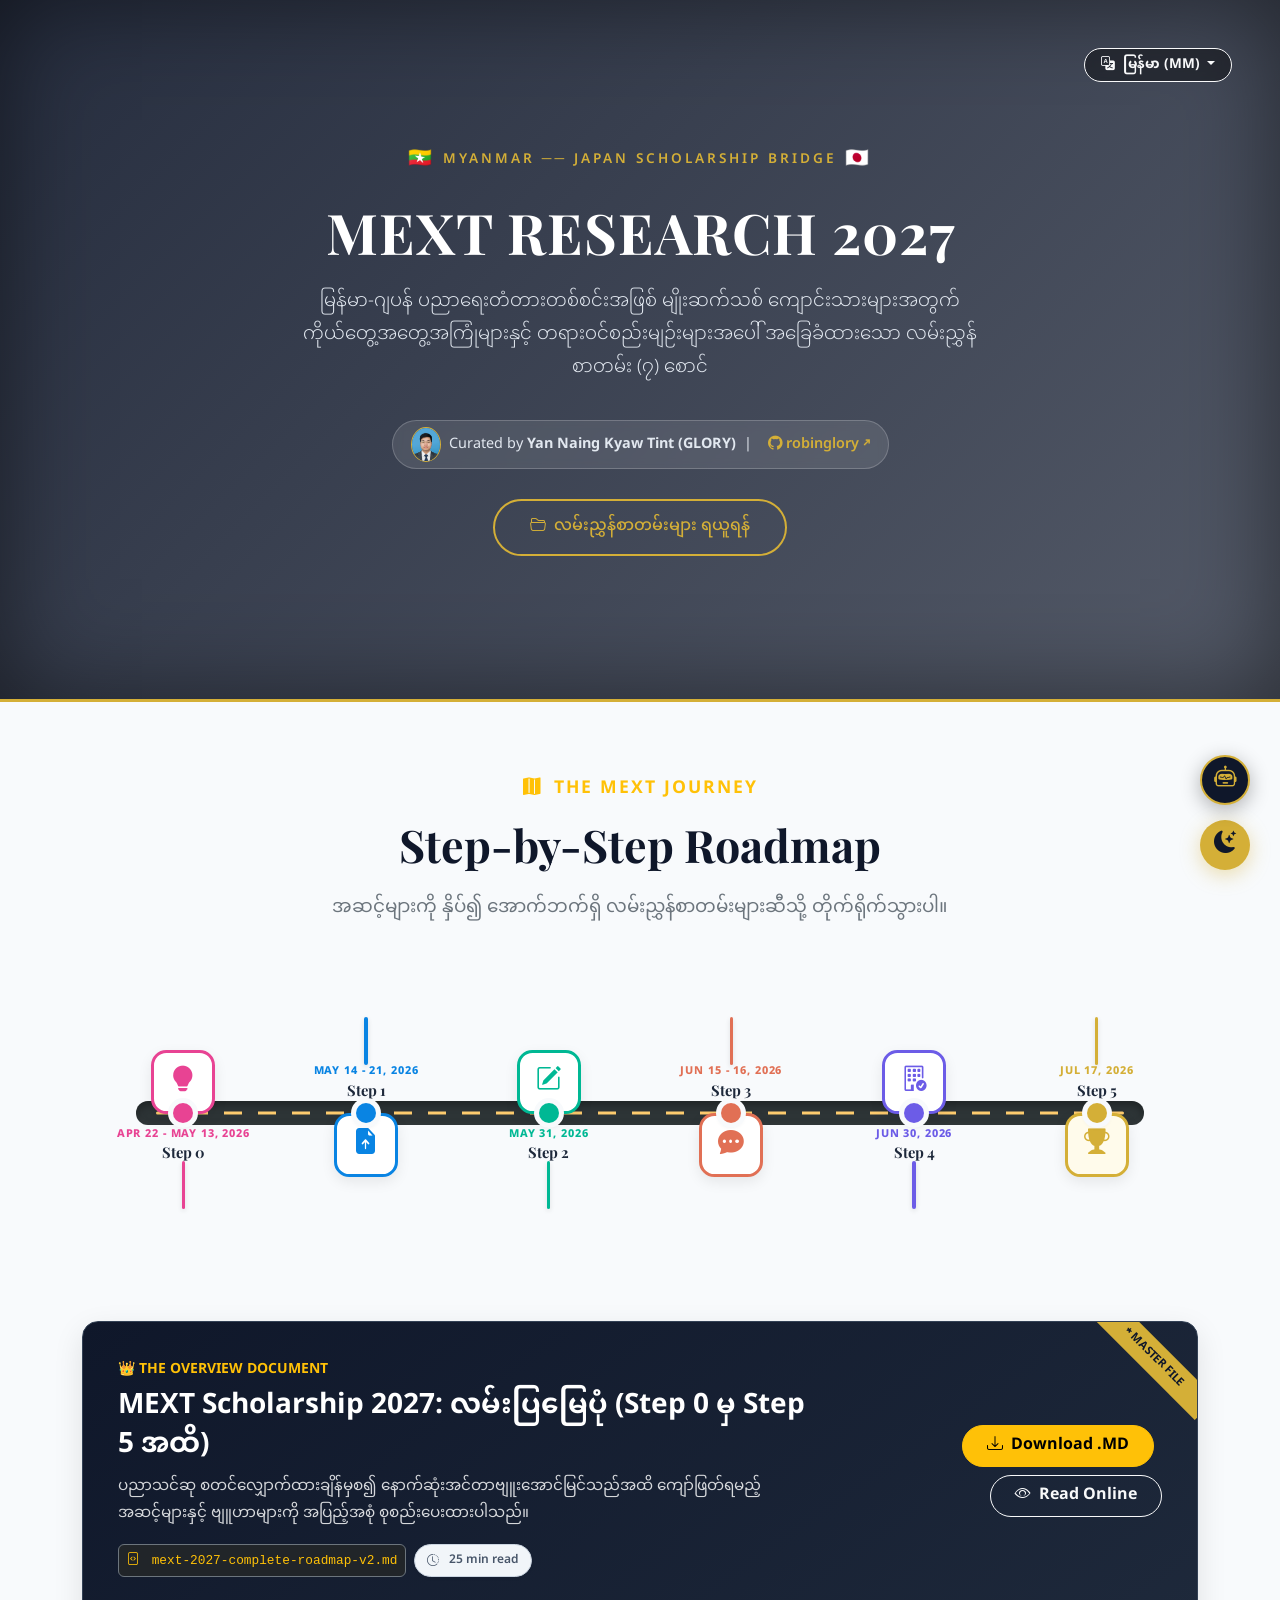
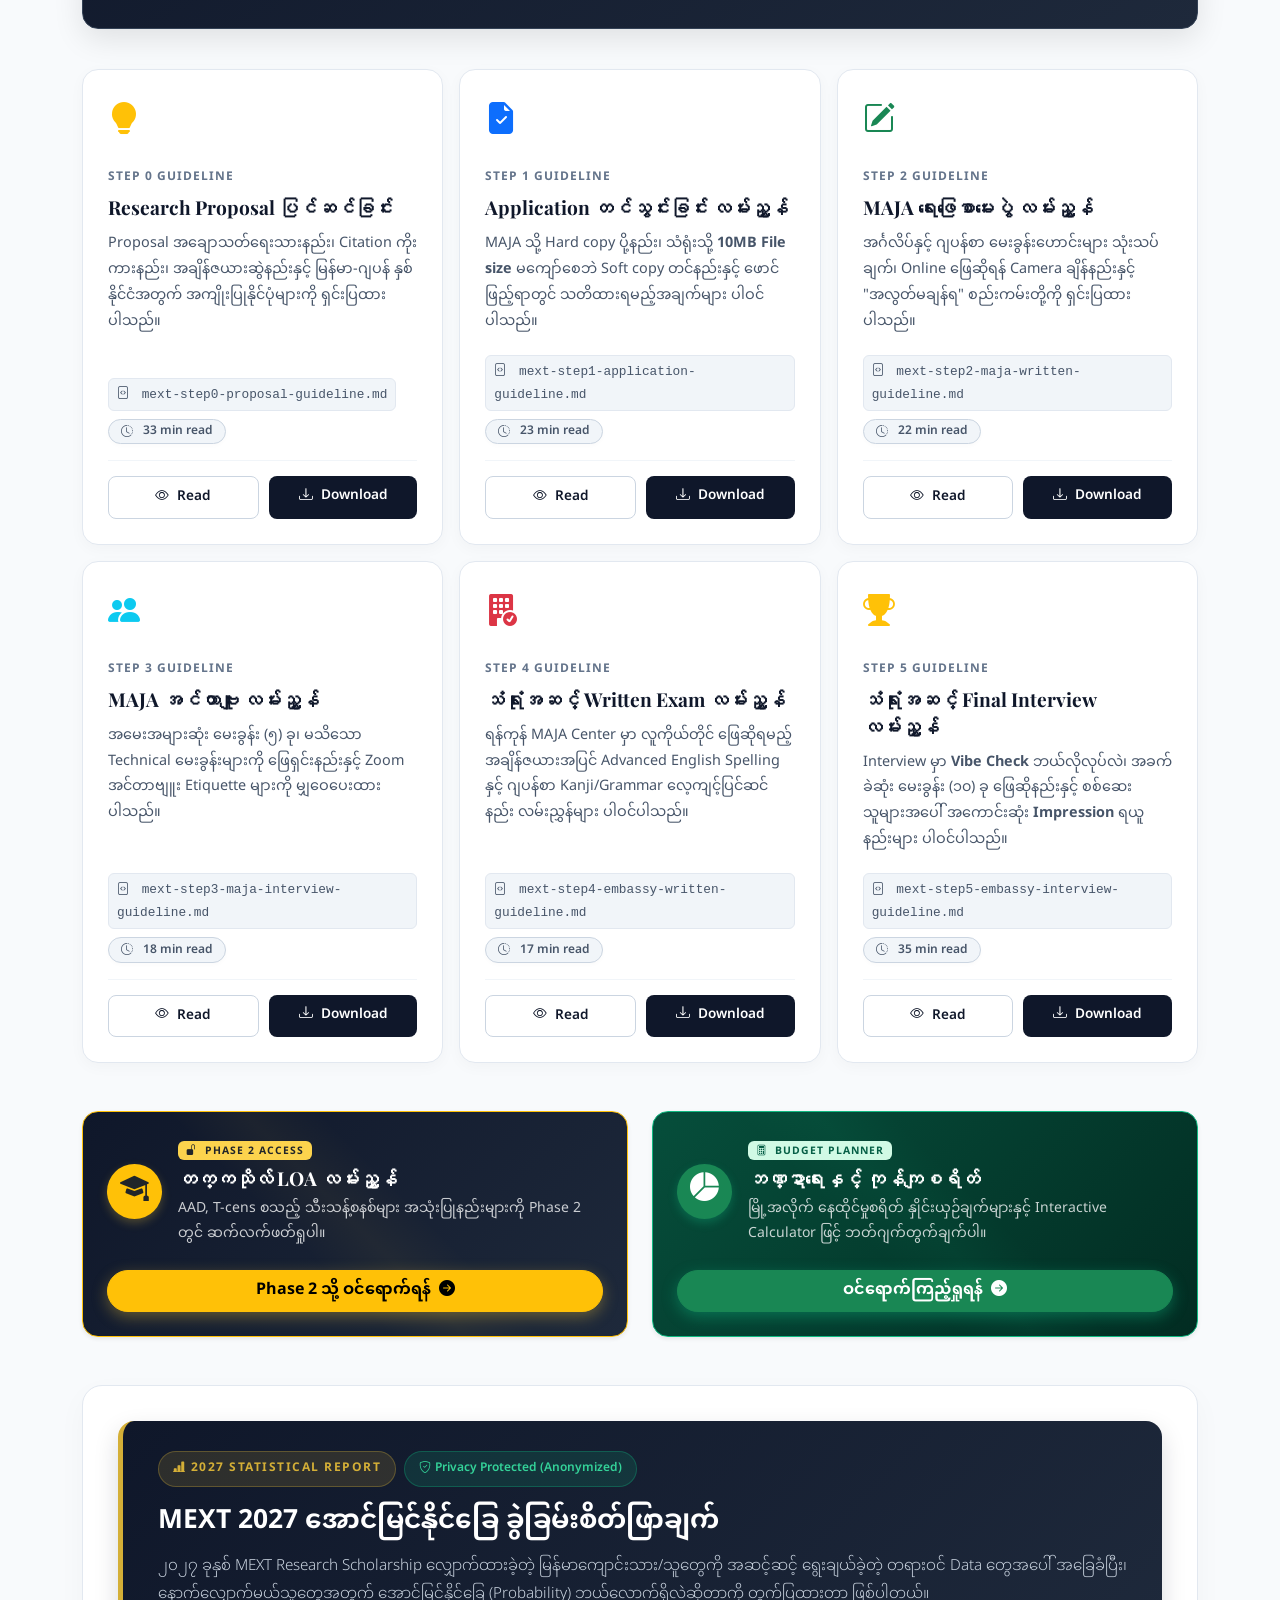
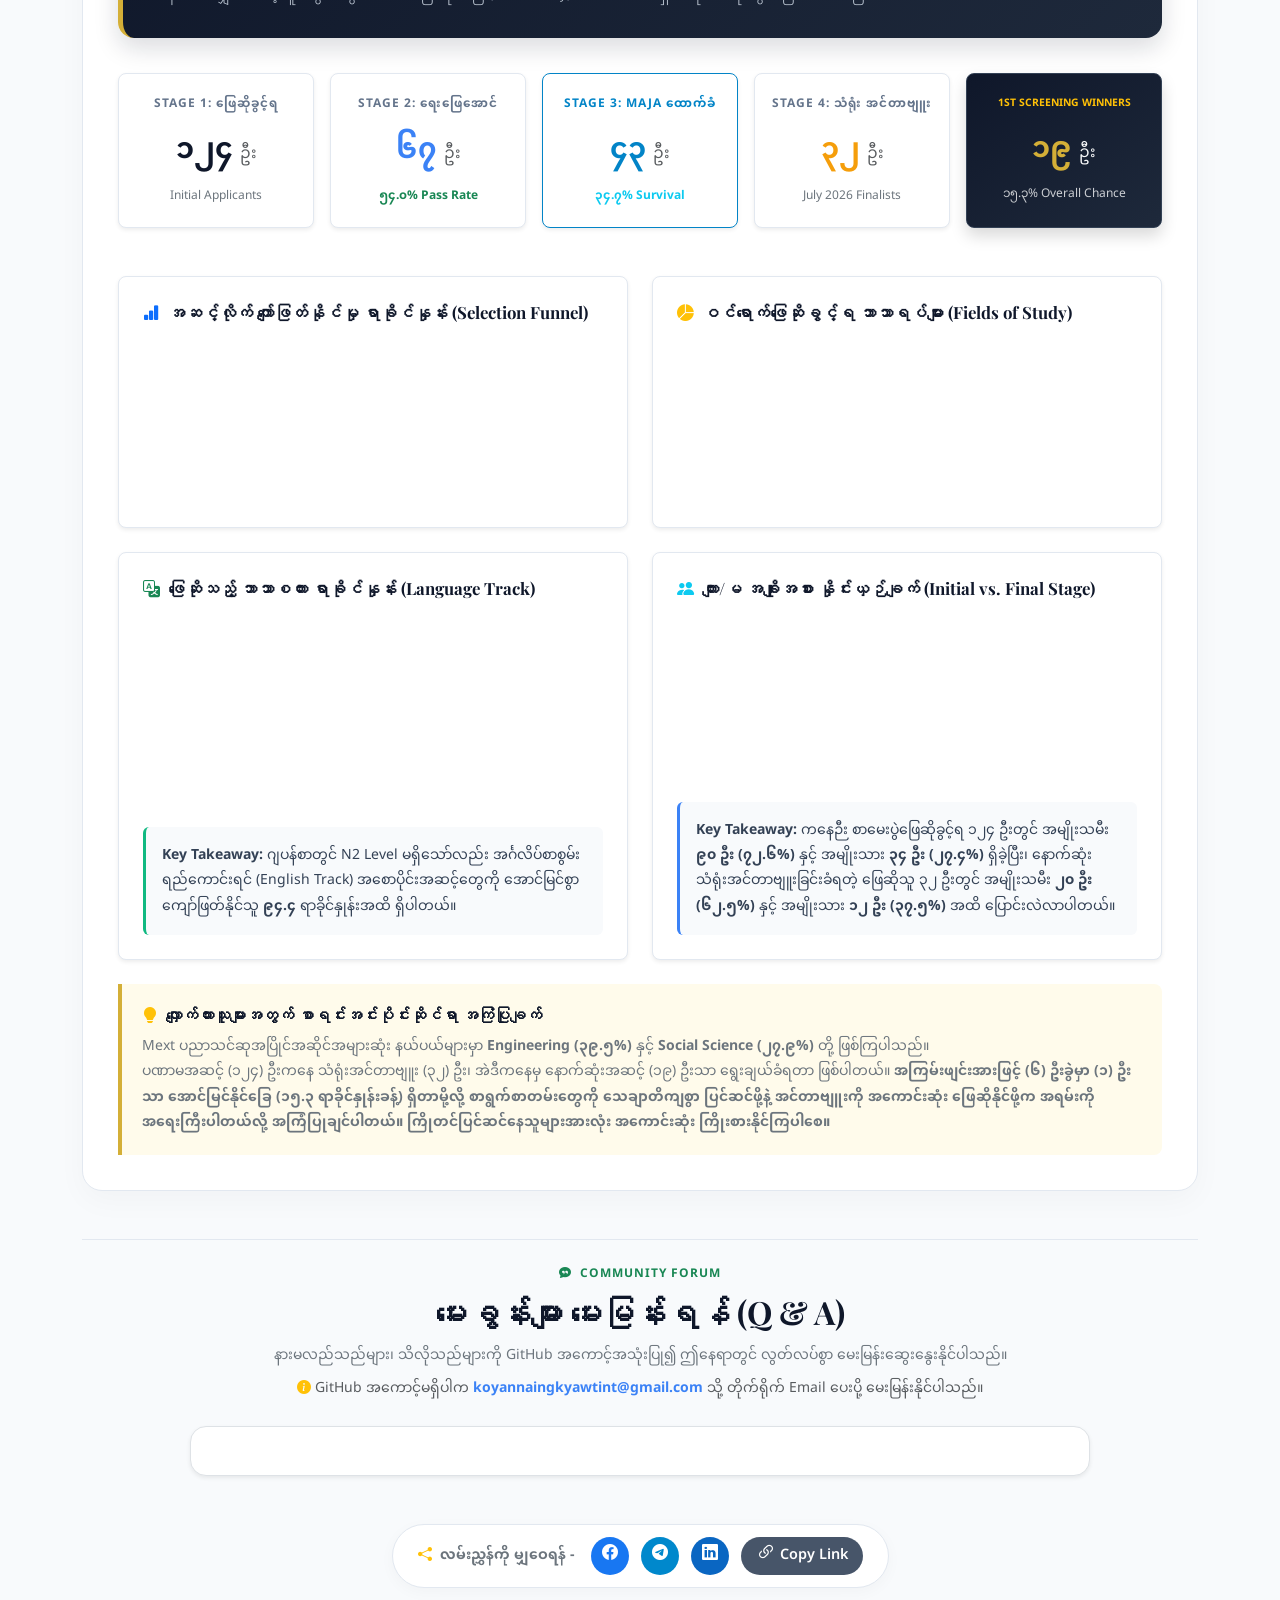
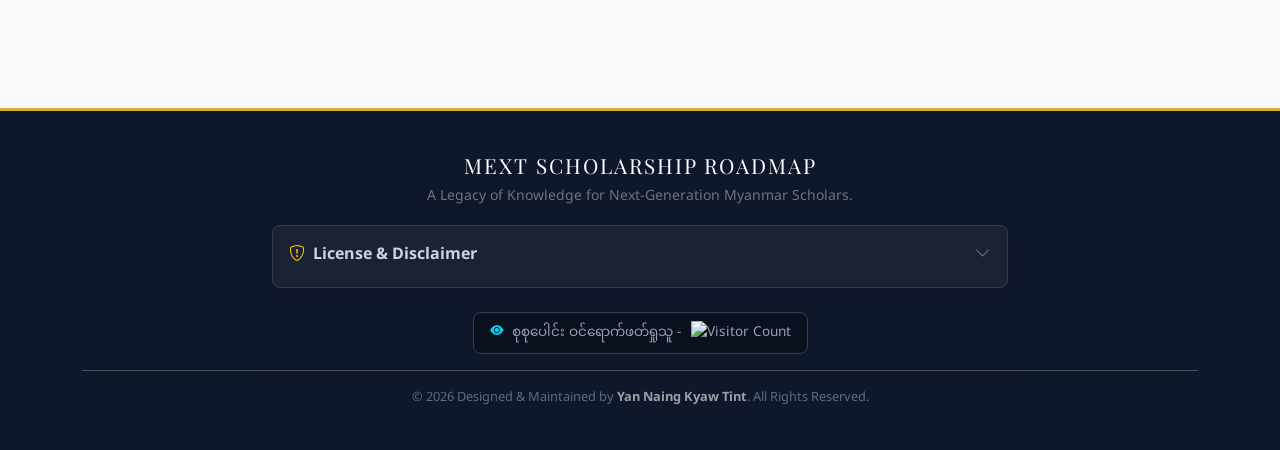
==== index.html @ 40d23d06 "adding the financial-guide to the site" ====
<!DOCTYPE html>
<html lang="my">
<head>
    <meta charset="UTF-8">
    <meta name="viewport" content="width=device-width, initial-scale=1.0">
    
    <!-- 🌐 Primary Meta Tags & SEO Optimization -->
    <title>MEXT 2027 Complete Roadmap & Guidelines Portal</title>
    <meta name="title" content="MEXT 2027 Complete Roadmap & Guidelines Portal">
    <meta name="description" content="မြန်မာ-ဂျပန် ပညာရေးတံတားတစ်စင်းအဖြစ် မျိုးဆက်သစ် ကျောင်းသားများအတွက် ကိုယ်တွေ့အတွေ့အကြုံများနှင့် တရားဝင်စည်းမျဉ်းများအပေါ် အခြေခံထားသော MEXT Scholarship 2027 လမ်းညွှန်စာတမ်းများနှင့် LoPA Application လမ်းညွှန်များ။">
    <meta name="keywords" content="MEXT Scholarship Myanmar, Monbukagakusho, LoPA Application, Japan Embassy Scholarship Myanmar, MEXT Research Students, MAJA MEXT, Yan Naing Kyaw Tint, Japan Scholarship Guide">
    <meta name="author" content="Yan Naing Kyaw Tint">

    <!-- 🌐 Social Media Open Graph (Facebook, Telegram တွင် မျှဝေလျှင်ပေါ်မည့်ပုံစံ) -->
    <meta property="og:type" content="website">
    <meta property="og:url" content="https://robinglory.github.io/myanmar-mext-2027-roadmap/">
    <meta property="og:title" content="MEXT 2027 Complete Roadmap & Guidelines Portal">
    <meta property="og:description" content="မြန်မာ-ဂျပန် ပညာရေးတံတားတစ်စင်းအဖြစ် မျိုးဆက်သစ် ကျောင်းသားများအတွက် ကိုယ်တွေ့အတွေ့အကြုံများနှင့် တရားဝင်စည်းမျဉ်းများအပေါ် အခြေခံထားသော လမ်းညွှန်စာတမ်းများ။">
    <meta property="og:image" content="https://images.unsplash.com/photo-1662657080109-d531980fd806?q=80&w=1200&auto=format&fit=crop">
    
    <link rel="icon" type="image/jpeg" href="icon.jpg">
    
    <!-- Bootstrap 5 CSS -->
    <link href="https://cdn.jsdelivr.net/npm/bootstrap@5.3.2/dist/css/bootstrap.min.css" rel="stylesheet">
    <!-- Marked.js for Markdown Parsing -->
    <script src="https://cdn.jsdelivr.net/npm/marked/marked.min.js"></script>
    <!-- Bootstrap Icons -->
    <link rel="stylesheet" href="https://cdn.jsdelivr.net/npm/bootstrap-icons@1.11.1/font/bootstrap-icons.css">
    <!-- Google Fonts -->
    <link rel="preconnect" href="https://fonts.googleapis.com">
    <link rel="preconnect" href="https://fonts.gstatic.com" crossorigin>
    <link href="https://fonts.googleapis.com/css2?family=Noto+Sans+Myanmar:wght@300;400;500;600;700&family=Playfair+Display:ital,wght@0,600;0,700;1,400&display=swap" rel="stylesheet">

    <!-- 🎨 EXTERNAL CSS LINK -->
    <link rel="stylesheet" href="style.css">
</head>
<body>
    <div class="progress-container">
         <div class="progress-bar" id="myBar"></div>
    </div>
    <!-- 🌟 ELEGANT MINIMALIST HERO SECTION -->
    <header class="hero-section">
        <div class="position-absolute top-0 end-0 m-3 m-md-4 z-3">

            <div class="position-absolute top-0 end-0 m-3 m-md-4 z-3">
                <div class="dropdown">
                    <button class="btn btn-outline-light dropdown-toggle rounded-pill px-3 fw-bold" type="button" data-bs-toggle="dropdown" style="font-size: 0.85rem; background: rgba(0,0,0,0.4); backdrop-filter: blur(5px);">
                        <i class="bi bi-translate me-1"></i> မြန်မာ (MM)
                    </button>
                    <ul class="dropdown-menu dropdown-menu-end shadow border-0" style="border-radius: 12px; min-width: 120px; background-color: var(--card-bg);">
                        <li><a class="dropdown-item fw-bold text-primary" href="index.html">🇲🇲 မြန်မာ</a></li>
                        <li><a class="dropdown-item fw-bold text-success" href="index-jp.html">🇯🇵 日本語</a></li>
                    </ul>
                </div>
            </div>
        </div>
        <div>
            <!-- 🇲🇲 🤝 🇯🇵 BILATERAL EMBLEM TAG -->
            <div class="hero-tag d-flex align-items-center justify-content-center gap-2">
                <span style="font-size: 1.2rem;">🇲🇲</span> 
                <span>MYANMAR ── JAPAN SCHOLARSHIP BRIDGE</span> 
                <span style="font-size: 1.2rem;">🇯🇵</span>
            </div>

            <h1 class="hero-title">MEXT RESEARCH 2027</h1>
            <p class="hero-subtitle">
                မြန်မာ-ဂျပန် ပညာရေးတံတားတစ်စင်းအဖြစ် မျိုးဆက်သစ် ကျောင်းသားများအတွက် ကိုယ်တွေ့အတွေ့အကြုံများနှင့် တရားဝင်စည်းမျဉ်းများအပေါ် အခြေခံထားသော လမ်းညွှန်စာတမ်း (၇) စောင်
            </p>
            
            <!-- 👨‍💻 AUTHOR INTRO & GITHUB LINK -->
            <div class="author-pill">
                <span class="d-flex align-items-center">
                    <img src="yan_naing_kyaw_tint.jpg" alt="Yan Naing Kyaw Tint" width="30" height="35" class="rounded-circle me-2" style="border: 1px solid var(--accent-gold);">
                    Curated by <strong class="ms-1">Yan Naing Kyaw Tint (GLORY)</strong>
                </span>
                <span class="mx-2">|</span>
                <a href="https://github.com/robinglory" target="_blank" class="github-btn">
                    <i class="bi bi-github"></i> robinglory ↗
                </a>
            </div>
            
            <br>

            <!-- CTA BUTTON -->
            <a href="#repository" class="btn-elegant"><i class="bi bi-folder2-open me-2"></i>လမ်းညွှန်စာတမ်းများ ရယူရန်</a>
        </div>
    </header>
    <!-- 🧭 COMPACT HORIZONTAL TIMELINE (CLICKABLE MAP) -->
    
    <main class="container my-5 pt-4" id="repository">

        <section id="proportional-roadmap" class="mb-5">
            <div class="text-center mb-5">
                <span class="text-warning fw-bold d-block mb-2" style="font-size: 1.1rem; letter-spacing: 2px;">
                    <i class="bi bi-map-fill me-1"></i> THE MEXT JOURNEY
                </span>
                <h2 class="serif-font fw-bold mb-3" style="color: var(--dark-navy); font-size: 2.8rem;">
                    Step-by-Step Roadmap
                </h2>
                <p class="text-secondary" style="font-size: 1.15rem;">
                    အဆင့်များကို နှိပ်၍ အောက်ဘက်ရှိ လမ်းညွှန်စာတမ်းများဆီသို့ တိုက်ရိုက်သွားပါ။
                </p>
            </div>
            
            <div class="hz-pro-wrapper">
                <div class="hz-pro-container">
                    <!-- Central Horizontal Road -->
                    <div class="hz-pro-road"></div>

                    <!-- Step 0 -->
                    <div class="hz-pro-step top" onclick="document.getElementById('card-step0').scrollIntoView({behavior: 'smooth', block: 'center'})">
                        <div class="hz-pro-content">
                            <div class="hz-pro-icon" style="border-color: #e84393; color: #e84393;">
                                <i class="bi bi-lightbulb-fill"></i>
                            </div>
                            <div class="hz-pro-text">
                                <div class="hz-pro-badge" style="color: #e84393;">APR 22 - MAY 13, 2026</div>
                                <h5 class="hz-pro-title">Step 0</h5>
                            </div>
                        </div>
                        <div class="hz-pro-pole" style="background-color: #e84393;"></div>
                        <div class="hz-pro-dot" style="background-color: #e84393;"></div>
                    </div>

                    <!-- Step 1 -->
                    <div class="hz-pro-step bottom" onclick="document.getElementById('card-step1').scrollIntoView({behavior: 'smooth', block: 'center'})">
                        <div class="hz-pro-dot" style="background-color: #0984e3;"></div>
                        <div class="hz-pro-pole" style="background-color: #0984e3;"></div>
                        <div class="hz-pro-content">
                            <div class="hz-pro-text">
                                <div class="hz-pro-badge" style="color: #0984e3;">MAY 14 - 21, 2026</div>
                                <h5 class="hz-pro-title">Step 1</h5>
                            </div>
                            <div class="hz-pro-icon" style="border-color: #0984e3; color: #0984e3;">
                                <i class="bi bi-file-earmark-arrow-up-fill"></i>
                            </div>
                        </div>
                    </div>

                    <!-- Step 2 -->
                    <div class="hz-pro-step top" onclick="document.getElementById('card-step2').scrollIntoView({behavior: 'smooth', block: 'center'})">
                        <div class="hz-pro-content">
                            <div class="hz-pro-icon" style="border-color: #00b894; color: #00b894;">
                                <i class="bi bi-pencil-square"></i>
                            </div>
                            <div class="hz-pro-text">
                                <div class="hz-pro-badge" style="color: #00b894;">MAY 31, 2026</div>
                                <h5 class="hz-pro-title">Step 2</h5>
                            </div>
                        </div>
                        <div class="hz-pro-pole" style="background-color: #00b894;"></div>
                        <div class="hz-pro-dot" style="background-color: #00b894;"></div>
                    </div>

                    <!-- Step 3 -->
                    <div class="hz-pro-step bottom" onclick="document.getElementById('card-step3').scrollIntoView({behavior: 'smooth', block: 'center'})">
                        <div class="hz-pro-dot" style="background-color: #e17055;"></div>
                        <div class="hz-pro-pole" style="background-color: #e17055;"></div>
                        <div class="hz-pro-content">
                            <div class="hz-pro-text">
                                <div class="hz-pro-badge" style="color: #e17055;">JUN 15 - 16, 2026</div>
                                <h5 class="hz-pro-title">Step 3</h5>
                            </div>
                            <div class="hz-pro-icon" style="border-color: #e17055; color: #e17055;">
                                <i class="bi bi-chat-dots-fill"></i>
                            </div>
                        </div>
                    </div>

                    <!-- Step 4 -->
                    <div class="hz-pro-step top" onclick="document.getElementById('card-step4').scrollIntoView({behavior: 'smooth', block: 'center'})">
                        <div class="hz-pro-content">
                            <div class="hz-pro-icon" style="border-color: #6c5ce7; color: #6c5ce7;">
                                <i class="bi bi-building-check"></i>
                            </div>
                            <div class="hz-pro-text">
                                <div class="hz-pro-badge" style="color: #6c5ce7;">JUN 30, 2026</div>
                                <h5 class="hz-pro-title">Step 4</h5>
                            </div>
                        </div>
                        <div class="hz-pro-pole" style="background-color: #6c5ce7;"></div>
                        <div class="hz-pro-dot" style="background-color: #6c5ce7;"></div>
                    </div>

                    <!-- Step 5 - FINAL -->
                    <div class="hz-pro-step bottom" onclick="document.getElementById('card-step5').scrollIntoView({behavior: 'smooth', block: 'center'})">
                        <div class="hz-pro-dot" style="background-color: var(--accent-gold);"></div>
                        <div class="hz-pro-pole" style="background-color: var(--accent-gold);"></div>
                        <div class="hz-pro-content">
                            <div class="hz-pro-text">
                                <div class="hz-pro-badge" style="color: var(--accent-gold);">JUL 17, 2026</div>
                                <h5 class="hz-pro-title">Step 5</h5>
                            </div>
                            <div class="hz-pro-icon" style="border-color: var(--accent-gold); color: var(--accent-gold); background-color: #fffbeb;">
                                <i class="bi bi-trophy-fill"></i>
                            </div>
                        </div>
                    </div>

                </div>
            </div>
        </section>
        
        <!-- 🌟 FILE 1: MASTER ROADMAP (Featured) -->
        <!-- 🌟 FILE 1: MASTER ROADMAP (Featured) -->
        <div class="master-card">
            <div class="row align-items-center">
                <div class="col-lg-8">
                    <span class="text-warning small fw-bold tracking-wider d-block mb-1">👑 THE OVERVIEW DOCUMENT</span>
                    <h3 class="text-white mb-2" style="font-family: 'Noto Sans Myanmar', sans-serif; font-weight: 700;">
                        MEXT Scholarship 2027: လမ်းပြမြေပုံ (Step 0 မှ Step 5 အထိ)
                    </h3>
                    <p class="text-light mb-3" style="opacity: 0.85; font-size: 0.95rem;">
                            ပညာသင်ဆု စတင်လျှောက်ထားချိန်မှစ၍ နောက်ဆုံးအင်တာဗျူးအောင်မြင်သည်အထိ ကျော်ဖြတ်ရမည့် အဆင့်များနှင့် ဗျူဟာများကို အပြည့်အစုံ စုစည်းပေးထားပါသည်။
                    </p>
                    <div class="d-flex flex-wrap gap-2 mb-3">
                        <div class="file-badge bg-dark text-warning border-secondary m-0">
                            <i class="bi bi-file-code me-1"></i> mext-2027-complete-roadmap-v2.md
                        </div>
                        <!-- ⏳ READ TIME BADGE -->
                        <span id="read-time-master" class="badge rounded-pill read-time-badge">
                            <span class="spinner-border spinner-border-sm" role="status" aria-hidden="true" style="width: 10px; height: 10px;"></span> တွက်ချက်နေပါသည်...
                        </span>
                    </div>
                </div>
                <div class="col-lg-4 text-lg-end mt-3 mt-lg-0">
                    <a href="mext-2027-complete-roadmap-v2.md" download class="btn btn-warning fw-bold px-4 py-2 me-2 mb-2" style="border-radius: 50px;">
                        <i class="bi bi-download me-2"></i>Download .MD
                    </a>
                    <button onclick="viewMarkdown('mext-2027-complete-roadmap-v2.md', 'MEXT Scholarship 2027: အဆင့်မြင့် လမ်းပြမြေပုံ')" class="btn btn-outline-light fw-bold px-4 py-2 mb-2" style="border-radius: 50px;">
                        <i class="bi bi-eye me-2"></i>Read Online
                    </button>
                </div>
            </div>
        </div>

       <!-- 📄 FILES 2 TO 7: THE STEP-BY-STEP GUIDELINES -->
        <div class="row g-3">
            
            <!-- Step 0 Card -->
            <div class="col-6 col-lg-4" id="card-step0">
                <div class="doc-card">
                    <div>
                        <div class="doc-icon"><i class="bi bi-lightbulb-fill text-warning"></i></div>
                        <span class="step-tag">Step 0 Guideline</span>
                        <h4 class="doc-title">Research Proposal ပြင်ဆင်ခြင်း</h4>
                        <p class="doc-desc">Proposal အချောသတ်ရေးသားနည်း၊ Citation ကိုးကားနည်း၊ အချိန်ဇယားဆွဲနည်းနှင့် မြန်မာ-ဂျပန် နှစ်နိုင်ငံအတွက် အကျိုးပြုနိုင်ပုံများကို ရှင်းပြထားပါသည်။</p>
                    </div>
                    <div>
                        <div class="d-flex flex-wrap gap-2 mb-3">
                            <div class="file-badge m-0"><i class="bi bi-file-code me-1"></i> mext-step0-proposal-guideline.md</div>
                            <span id="read-time-step0" class="badge rounded-pill read-time-badge">
                                <span class="spinner-border spinner-border-sm" role="status" aria-hidden="true" style="width: 10px; height: 10px;"></span> တွက်ချက်နေပါသည်...
                            </span>
                        </div>
                        <div class="btn-group-custom">
                            <button onclick="viewMarkdown('mext-step0-proposal-guideline.md', 'Step 0: သုတေသနအဆိုပြုလွှာ ပြင်ဆင်ခြင်း')" class="btn-custom-outline"><i class="bi bi-eye me-1"></i> Read</button>
                            <a href="mext-step0-proposal-guideline.md" download class="btn-custom-primary"><i class="bi bi-download me-1"></i> Download</a>
                        </div>
                    </div>
                </div>
            </div>

            <!-- Step 1 Card -->
            <div class="col-6 col-lg-4" id="card-step1">
                <div class="doc-card">
                    <div>
                        <div class="doc-icon"><i class="bi bi-file-earmark-check-fill text-primary"></i></div>
                        <span class="step-tag">Step 1 Guideline</span>
                        <h4 class="doc-title">Application တင်သွင်းခြင်း လမ်းညွှန်</h4>
                        <p class="doc-desc">MAJA သို့ Hard copy ပို့နည်း၊ သံရုံးသို့ <strong>10MB File size </strong> မကျော်စေဘဲ Soft copy တင်နည်းနှင့် ဖောင်ဖြည့်ရာတွင် သတိထားရမည့်အချက်များ ပါဝင်ပါသည်။</p>
                    </div>
                    <div>
                        <div class="d-flex flex-wrap gap-2 mb-3">
                            <div class="file-badge m-0"><i class="bi bi-file-code me-1"></i> mext-step1-application-guideline.md</div>
                            <span id="read-time-step1" class="badge rounded-pill read-time-badge">
                                <span class="spinner-border spinner-border-sm" role="status" aria-hidden="true" style="width: 10px; height: 10px;"></span> တွက်ချက်နေပါသည်...
                            </span>
                        </div>
                        <div class="btn-group-custom">
                            <button onclick="viewMarkdown('mext-step1-application-guideline.md', 'Step 1: လျှောက်လွှာ တင်သွင်းခြင်း လမ်းညွှန်')" class="btn-custom-outline"><i class="bi bi-eye me-1"></i> Read</button>
                            <a href="mext-step1-application-guideline.md" download class="btn-custom-primary"><i class="bi bi-download me-1"></i> Download</a>
                        </div>
                    </div>
                </div>
            </div>

            <!-- Step 2 Card -->
            <div class="col-6 col-lg-4" id="card-step2">
                <div class="doc-card">
                    <div>
                        <div class="doc-icon"><i class="bi bi-pencil-square text-success"></i></div>
                        <span class="step-tag">Step 2 Guideline</span>
                        <h4 class="doc-title">MAJA ရေးဖြေစာမေးပွဲ လမ်းညွှန်</h4>
                        <p class="doc-desc">အင်္ဂလိပ်နှင့် ဂျပန်စာ မေးခွန်းဟောင်းများ သုံးသပ်ချက်၊ Online ဖြေဆိုရန် Camera ချိန်နည်းနှင့် "အလွတ်မချန်ရ" စည်းကမ်းတို့ကို ရှင်းပြထားပါသည်။</p>
                    </div>
                    <div>
                        <div class="d-flex flex-wrap gap-2 mb-3">
                            <div class="file-badge m-0"><i class="bi bi-file-code me-1"></i> mext-step2-maja-written-guideline.md</div>
                            <span id="read-time-step2" class="badge rounded-pill read-time-badge">
                                <span class="spinner-border spinner-border-sm" role="status" aria-hidden="true" style="width: 10px; height: 10px;"></span> တွက်ချက်နေပါသည်...
                            </span>
                        </div>
                        <div class="btn-group-custom">
                            <button onclick="viewMarkdown('mext-step2-maja-written-guideline.md', 'Step 2: MAJA ရေးဖြေစာမေးပွဲ လမ်းညွှန်')" class="btn-custom-outline"><i class="bi bi-eye me-1"></i> Read</button>
                            <a href="mext-step2-maja-written-guideline.md" download class="btn-custom-primary"><i class="bi bi-download me-1"></i> Download</a>
                        </div>
                    </div>
                </div>
            </div>

            <!-- Step 3 Card -->
            <div class="col-6 col-lg-4" id="card-step3">
                <div class="doc-card">
                    <div>
                        <div class="doc-icon"><i class="bi bi-people-fill text-info"></i></div>
                        <span class="step-tag">Step 3 Guideline</span>
                        <h4 class="doc-title">MAJA အင်တာဗျူး လမ်းညွှန်</h4>
                        <p class="doc-desc">အမေးအများဆုံး မေးခွန်း (၅) ခု၊ မသိသော Technical မေးခွန်းများကို ဖြေရှင်းနည်းနှင့် Zoom အင်တာဗျူး Etiquette များကို မျှဝေပေးထားပါသည်။</p>
                    </div>
                    <div>
                        <div class="d-flex flex-wrap gap-2 mb-3">
                            <div class="file-badge m-0"><i class="bi bi-file-code me-1"></i> mext-step3-maja-interview-guideline.md</div>
                            <span id="read-time-step3" class="badge rounded-pill read-time-badge">
                                <span class="spinner-border spinner-border-sm" role="status" aria-hidden="true" style="width: 10px; height: 10px;"></span> တွက်ချက်နေပါသည်...
                            </span>
                        </div>
                        <div class="btn-group-custom">
                            <button onclick="viewMarkdown('mext-step3-maja-interview-guideline.md', 'Step 3: MAJA ပဏာမအင်တာဗျူး လမ်းညွှန်')" class="btn-custom-outline"><i class="bi bi-eye me-1"></i> Read</button>
                            <a href="mext-step3-maja-interview-guideline.md" download class="btn-custom-primary"><i class="bi bi-download me-1"></i> Download</a>
                        </div>
                    </div>
                </div>
            </div>

            <!-- Step 4 Card -->
            <div class="col-6 col-lg-4" id="card-step4">
                <div class="doc-card">
                    <div>
                        <div class="doc-icon"><i class="bi bi-building-fill-check text-danger"></i></div>
                        <span class="step-tag">Step 4 Guideline</span>
                        <h4 class="doc-title">သံရုံးအဆင့် Written Exam လမ်းညွှန်</h4>
                        <p class="doc-desc">ရန်ကုန် MAJA Center မှာ လူကိုယ်တိုင် ဖြေဆိုရမည့် အချိန်ဇယားအပြင် Advanced English Spelling နှင့် ဂျပန်စာ Kanji/Grammar လေ့ကျင့်ပြင်ဆင်နည်း လမ်းညွှန်များ ပါဝင်ပါသည်။</p>
                    </div>
                    <div>
                        <div class="d-flex flex-wrap gap-2 mb-3">
                            <div class="file-badge m-0"><i class="bi bi-file-code me-1"></i> mext-step4-embassy-written-guideline.md</div>
                            <span id="read-time-step4" class="badge rounded-pill read-time-badge">
                                <span class="spinner-border spinner-border-sm" role="status" aria-hidden="true" style="width: 10px; height: 10px;"></span> တွက်ချက်နေပါသည်...
                            </span>
                        </div>
                        <div class="btn-group-custom">
                            <button onclick="viewMarkdown('mext-step4-embassy-written-guideline.md', 'Step 4: သံရုံးအဆင့် ရေးဖြေစာမေးပွဲ')" class="btn-custom-outline"><i class="bi bi-eye me-1"></i> Read</button>
                            <a href="mext-step4-embassy-written-guideline.md" download class="btn-custom-primary"><i class="bi bi-download me-1"></i> Download</a>
                        </div>
                    </div>
                </div>
            </div>

            <!-- Step 5 Card -->
            <div class="col-6 col-lg-4" id="card-step5">
                <div class="doc-card">
                    <div>
                        <div class="doc-icon"><i class="bi bi-trophy-fill text-warning"></i></div>
                        <span class="step-tag">Step 5 Guideline</span>
                        <h4 class="doc-title">သံရုံးအဆင့် Final Interview လမ်းညွှန်</h4>
                        <p class="doc-desc">Interview မှာ <strong>Vibe Check</strong> ဘယ်လိုလုပ်လဲ၊ အခက်ခဲဆုံး မေးခွန်း (၁၀) ခု ဖြေဆိုနည်းနှင့် စစ်ဆေးသူများအပေါ် အကောင်းဆုံး <strong>Impression</strong> ရယူနည်းများ ပါဝင်ပါသည်။</p>
                    </div>
                    <div>
                        <div class="d-flex flex-wrap gap-2 mb-3">
                            <div class="file-badge m-0"><i class="bi bi-file-code me-1"></i> mext-step5-embassy-interview-guideline.md</div>
                            <span id="read-time-step5" class="badge rounded-pill read-time-badge">
                                <span class="spinner-border spinner-border-sm" role="status" aria-hidden="true" style="width: 10px; height: 10px;"></span> တွက်ချက်နေပါသည်...
                            </span>
                        </div>
                        <div class="btn-group-custom">
                            <button onclick="viewMarkdown('mext-step5-embassy-interview-guideline.md', 'Step 5: သံရုံး နောက်ဆုံးအဆင့် အင်တာဗျူးကြီး')" class="btn-custom-outline"><i class="bi bi-eye me-1"></i> Read</button>
                            <a href="mext-step5-embassy-interview-guideline.md" download class="btn-custom-primary"><i class="bi bi-download me-1"></i> Download</a>
                        </div>
                    </div>
                </div>
            </div>

        </div>

            <section class="my-5">
                <div class="row g-4">
                    
                    <!-- LOPA PORTAL GATEWAY -->
                    <div class="col-lg-6">
                        <div class="rounded-4 shadow-sm border border-warning position-relative overflow-hidden h-100" style="background: linear-gradient(135deg, var(--dark-navy) 0%, #1e293b 100%);">
                            <!-- Shine Effect Decoration -->
                            <div class="position-absolute top-0 start-0 w-100 h-100" style="background: linear-gradient(45deg, transparent 40%, rgba(212, 175, 55, 0.05) 50%, transparent 60%);"></div>
                            
                            <div class="d-flex flex-column p-4 position-relative z-2 h-100">
                                <div class="d-flex align-items-center gap-3 text-start mb-4">
                                    <div class="bg-warning text-dark rounded-circle d-flex align-items-center justify-content-center flex-shrink-0" style="width: 55px; height: 55px; font-size: 1.8rem; box-shadow: 0 4px 10px rgba(212, 175, 55, 0.3);">
                                        <i class="bi bi-mortarboard-fill"></i>
                                    </div>
                                    <div>
                                        <span class="badge text-dark mb-1 px-2" style="background-color: #fcd34d; font-size: 0.65rem; letter-spacing: 1px;"><i class="bi bi-unlock-fill me-1"></i> PHASE 2 ACCESS</span>
                                        <h5 class="text-white mb-1 fw-bold serif-font" style="font-size: 1.2rem;">တက္ကသိုလ် LOA လမ်းညွှန်</h5>
                                        <p class="text-light small mb-0" style="opacity: 0.8;">AAD, T-cens စသည့် သီးသန့်စနစ်များ အသုံးပြုနည်းများကို Phase 2 တွင် ဆက်လက်ဖတ်ရှုပါ။</p>
                                    </div>
                                </div>
                                <div class="mt-auto text-end">
                                    <a href="loa-portal.html" class="btn btn-warning rounded-pill fw-bold px-4 py-2 gateway-btn w-100 w-sm-auto" style="white-space: nowrap;">
                                        Phase 2 သို့ ဝင်ရောက်ရန် <i class="bi bi-arrow-right-circle-fill ms-1"></i>
                                    </a>
                                </div>
                            </div>
                        </div>
                    </div>

                    <!-- FINANCIAL GUIDE GATEWAY -->
                    <div class="col-lg-6">
                        <div class="rounded-4 shadow-sm border position-relative overflow-hidden h-100" style="background: linear-gradient(135deg, #064e3b 0%, #022c22 100%); border-color: #10b981 !important;">
                            <!-- Shine Effect Decoration -->
                            <div class="position-absolute top-0 start-0 w-100 h-100" style="background: linear-gradient(45deg, transparent 40%, rgba(16, 185, 129, 0.05) 50%, transparent 60%);"></div>
                            
                            <div class="d-flex flex-column p-4 position-relative z-2 h-100">
                                <div class="d-flex align-items-center gap-3 text-start mb-4">
                                    <div class="bg-success text-white rounded-circle d-flex align-items-center justify-content-center flex-shrink-0" style="width: 55px; height: 55px; font-size: 1.8rem; box-shadow: 0 4px 10px rgba(16, 185, 129, 0.3);">
                                        <i class="bi bi-pie-chart-fill"></i>
                                    </div>
                                    <div>
                                        <span class="badge mb-1 px-2" style="background-color: #d1fae5; color: #065f46; font-size: 0.65rem; letter-spacing: 1px;"><i class="bi bi-calculator me-1"></i> BUDGET PLANNER</span>
                                        <h5 class="text-white mb-1 fw-bold serif-font" style="font-size: 1.2rem;">ဘဏ္ဍာရေးနှင့် ကုန်ကျစရိတ်</h5>
                                        <p class="text-light small mb-0" style="opacity: 0.8;">မြို့အလိုက် နေထိုင်မှုစရိတ် နှိုင်းယှဉ်ချက်များနှင့် Interactive Calculator ဖြင့် ဘတ်ဂျက်တွက်ချက်ပါ။</p>
                                    </div>
                                </div>
                                <div class="mt-auto text-end">
                                    <a href="financial-guide.html" class="btn btn-success rounded-pill fw-bold px-4 py-2 w-100 w-sm-auto" style="box-shadow: 0 5px 15px rgba(16, 185, 129, 0.4); transition: all 0.3s ease;" onmouseover="this.style.transform='translateY(-3px)'" onmouseout="this.style.transform='translateY(0)'">
                                        ဝင်ရောက်ကြည့်ရှုရန် <i class="bi bi-arrow-right-circle-fill ms-1"></i>
                                    </a>
                                </div>
                            </div>
                        </div>
                    </div>

                </div>
            </section>

        </div>

        <!-- 📊 ELEGANT MEXT 2027 STATISTICAL ANALYTICS DASHBOARD -->
        <section id="analytics" class="analytics-wrapper my-5">
            
            <!-- 🌟 REDESIGNED EXECUTIVE DASHBOARD HEADER -->
            <div class="analytics-hero-header">
                <div class="d-flex align-items-center flex-wrap gap-2 mb-3">
                    <span class="analytics-tag"><i class="bi bi-bar-chart-line-fill me-1"></i> 2027 STATISTICAL REPORT</span>
                    <span class="privacy-tag"><i class="bi bi-shield-check me-1"></i> Privacy Protected (Anonymized)</span>
                </div>
                
                <h2>MEXT 2027 အောင်မြင်နိုင်ခြေ ခွဲခြမ်းစိတ်ဖြာချက်</h2>
                
                <p>
                    ၂၀၂၇ ခုနှစ် MEXT Research Scholarship လျှောက်ထားခဲ့တဲ့ မြန်မာကျောင်းသား/သူတွေကို အဆင့်ဆင့် ရွေးချယ်ခဲ့တဲ့ တရားဝင် Data တွေအပေါ် အခြေခံပြီး၊ နောက်လျှောက်မယ့်သူတွေအတွက် အောင်မြင်နိုင်ခြေ (Probability) ဘယ်လောက်ရှိလဲဆိုတာကို တွက်ပြထားတာ ဖြစ်ပါတယ်။                </p>
            </div>

            <div class="row g-3 mb-5 text-center">
                <!-- Stage 1 -->
                <div class="col-6 col-lg">
                    <div class="stat-box-clean p-3 bg-white rounded-3 border h-100 d-flex flex-column justify-content-center shadow-sm">
                        <span class="step-tag mb-1">Stage 1: ဖြေဆိုခွင့်ရ</span>
                        <h3 class="fw-bold mb-2 stat-number" style="color: var(--dark-navy);">၁၂၄ <span class="fs-6 fw-normal text-muted">ဦး</span></h3>
                        <small class="text-secondary d-block" style="font-size: 0.75rem;">Initial Applicants</small>
                    </div>
                </div>
                <!-- Stage 2 -->
                <div class="col-6 col-lg">
                    <div class="stat-box-clean p-3 bg-white rounded-3 border h-100 d-flex flex-column justify-content-center shadow-sm">
                        <span class="step-tag mb-1">Stage 2: ရေးဖြေအောင်</span>
                        <h3 class="fw-bold mb-2 stat-number" style="color: #3b82f6;">၆၇ <span class="fs-6 fw-normal text-muted">ဦး</span></h3>
                        <small class="text-success fw-bold d-block" style="font-size: 0.75rem;">၅၄.၀% Pass Rate</small>
                    </div>
                </div>
                <!-- Stage 3 (ADDED) -->
                <div class="col-6 col-lg">
                    <div class="stat-box-clean p-3 bg-white rounded-3 border h-100 d-flex flex-column justify-content-center shadow-sm" style="border-color: #0284c7 !important;">
                        <span class="step-tag mb-1" style="color: #0284c7;">Stage 3: MAJA ထောက်ခံ</span>
                        <h3 class="fw-bold mb-2 stat-number" style="color: #0284c7;">၄၃ <span class="fs-6 fw-normal text-muted">ဦး</span></h3>
                        <small class="text-info fw-bold d-block" style="font-size: 0.75rem;">၃၄.၇% Survival</small>
                    </div>
                </div>
                <!-- Stage 4 -->
                <div class="col-6 col-lg">
                    <div class="stat-box-clean p-3 bg-white rounded-3 border h-100 d-flex flex-column justify-content-center shadow-sm">
                        <span class="step-tag mb-1">Stage 4: သံရုံး အင်တာဗျူး</span>
                        <h3 class="fw-bold mb-2 stat-number" style="color: #f59e0b;">၃၂ <span class="fs-6 fw-normal text-muted">ဦး</span></h3>
                        <small class="text-secondary d-block" style="font-size: 0.75rem;">July 2026 Finalists</small>
                    </div>
                </div>
                <!-- Final -->
                <div class="col-12 col-lg">
                    <div class="stat-box-clean p-3 rounded-3 border h-100 d-flex flex-column justify-content-center shadow" style="background: linear-gradient(145deg, #0f172a, #1e293b); border-color: #334155 !important;">
                        <span class="text-warning small fw-bold tracking-wider d-block mb-1" style="font-size: 0.65rem;">1ST SCREENING WINNERS</span>
                        <h3 class="fw-bold mb-2 stat-number" style="color: var(--accent-gold);">၁၉ <span class="fs-6 fw-normal text-light">ဦး</span></h3>
                        <small class="text-light d-block" style="font-size: 0.75rem; opacity: 0.8;">၁၅.၃% Overall Chance</small>
                    </div>
                </div>
            </div>

            <!-- 📈 CHARTS GRID -->
            <div class="row g-4 mb-4">
                <!-- Funnel Chart -->
                <div class="col-lg-6">
                    <div class="p-4 border rounded-3 bg-white h-100 shadow-sm" style="border-color: var(--border-color) !important;">
                        <h6 class="fw-bold mb-3" style="color: var(--dark-navy); font-size: 1.05rem;">
                            <i class="bi bi-bar-chart-fill text-primary me-2"></i>အဆင့်လိုက် ကျော်ဖြတ်နိုင်မှု ရာခိုင်နှုန်း (Selection Funnel)
                        </h6>
                        <canvas id="funnelChart" style="max-height: 250px;"></canvas>
                    </div>
                </div>
                <!-- Field of Study Chart -->
                <div class="col-lg-6">
                    <div class="p-4 border rounded-3 bg-white h-100 shadow-sm" style="border-color: var(--border-color) !important;">
                        <h6 class="fw-bold mb-3" style="color: var(--dark-navy); font-size: 1.05rem;">
                            <i class="bi bi-pie-chart-fill text-warning me-2"></i>ဝင်ရောက်ဖြေဆိုခွင့်ရ ဘာသာရပ်များ (Fields of Study)
                        </h6>
                        <canvas id="fieldChart" style="max-height: 250px;"></canvas>
                    </div>
                </div>
            </div>

            <div class="row g-4 mb-4">
                <!-- Exam Language Chart -->
                <div class="col-md-6">
                    <div class="p-4 border rounded-3 bg-white h-100 shadow-sm d-flex flex-column justify-content-between" style="border-color: var(--border-color) !important;">
                        <div>
                            <h6 class="fw-bold mb-3" style="color: var(--dark-navy); font-size: 1.05rem;">
                                <i class="bi bi-translate text-success me-2"></i>ဖြေဆိုသည့် ဘာသာစကား ရာခိုင်နှုန်း (Language Track)
                            </h6>
                            <canvas id="langChart" style="max-height: 180px;"></canvas>
                        </div>
                        <div class="mt-4 p-3 rounded-2 small" style="background-color: #f8fafc; color: #334155; border-left: 3px solid #10b981;">
                            <strong>Key Takeaway:</strong> ဂျပန်စာတွင် N2 Level မရှိသော်လည်း အင်္ဂလိပ်စာစွမ်းရည်ကောင်းရင် (English Track) အစောပိုင်းအဆင့်တွေကို အောင်မြင်စွာ ကျော်ဖြတ်နိုင်သူ <strong>၉၄.၄ </strong> ရာခိုင်နှုန်းအထိ ရှိပါတယ်။ 
                        </div>
                    </div>
                </div>
                <!-- Gender Distribution -->
                <!-- Gender Distribution Comparison (Initial vs. Final) -->
                <div class="col-md-6">
                    <div class="p-4 border rounded-3 bg-white h-100 shadow-sm d-flex flex-column justify-content-between" style="border-color: var(--border-color) !important;">
                        <div>
                            <h6 class="fw-bold mb-3" style="color: var(--dark-navy); font-size: 1.05rem;">
                                <i class="bi bi-people-fill text-info me-2"></i>ကျား/မ အချိုးအစား နှိုင်းယှဉ်ချက် (Initial vs. Final Stage)
                            </h6>
                            <canvas id="genderChart" style="max-height: 200px;"></canvas>
                        </div>
                        <div class="mt-4 p-3 rounded-2 small" style="background-color: #f8fafc; color: #334155; border-left: 3px solid #3b82f6;">
                            <strong>Key Takeaway:</strong> ကနေဉီး စာမေးပွဲဖြေဆိုခွင့်ရ ၁၂၄ ဦးတွင် အမျိုးသမီး <strong>၉၀ ဦး (၇၂.၆%)</strong> နှင့် အမျိုးသား <strong>၃၄ ဦး (၂၇.၄%)</strong> ရှိခဲ့ပြီး၊ နောက်ဆုံး သံရုံးအင်တာဗျူးခြင်းခံရတဲ့ ဖြေဆိုသူ ၃၂ ဦးတွင် အမျိုးသမီး <strong>၂၀ ဦး (၆၂.၅%)</strong> နှင့် အမျိုးသား <strong>၁၂ ဦး (၃၇.၅%)</strong> အထိ ပြောင်းလဲလာပါတယ်။
                        </div>
                    </div>
                </div>
            </div>

            <!-- ELEGANT STRATEGIC CALLOUT BOX -->
            <div class="callout-box callout-gold mt-4" style="background-color: #fffbeb; border-left: 4px solid var(--accent-gold); padding: 20px; border-radius: 0 8px 8px 0;">
                <h6 class="fw-bold" style="color: var(--dark-navy);"><i class="bi bi-lightbulb-fill text-warning me-2"></i>လျှောက်ထားသူများအတွက် စာရင်းအင်းပိုင်းဆိုင်ရာ အကြံပြုချက်</h6>
                <p class="small mb-0 text-secondary" style="line-height: 1.8;">
                    Mext ပညာသင်ဆုအပြိုင်အဆိုင်အများဆုံး နယ်ပယ်များမှာ <strong>Engineering (၃၉.၅%)</strong> နှင့် <strong>Social Science (၂၇.၉%)</strong> တို့ ဖြစ်ကြပါသည်။ 
                    <br>
                    ပဏာမအဆင့် (၁၂၄) ဦးကနေ သံရုံးအင်တာဗျူး (၃၂) ဦး၊ အဲဒီကနေမှ နောက်ဆုံးအဆင့် (၁၉) ဦးသာ ရွေးချယ်ခံရတာ ဖြစ်ပါတယ်။ <strong> အကြမ်းဖျင်းအားဖြင့် (၆) ဦးခွဲမှာ (၁) ဦးသာ အောင်မြင်နိုင်ခြေ (၁၅.၃ ရာခိုင်နှုန်းခန့်) ရှိတာမို့လို့ စာရွက်စာတမ်းတွေကို သေချာတိကျစွာ ပြင်ဆင်ဖို့နဲ့ အင်တာဗျူးကို အကောင်းဆုံး ဖြေဆိုနိုင်ဖို့က အရမ်းကို အရေးကြီးပါတယ်လို့ အကြံပြုချင်ပါတယ်။  ကြိုတင်ပြင်ဆင်နေသူများအားလုံး အကောင်းဆုံး ကြိုးစားနိုင်ကြပါစေ။ </strong>
                </p>
            </div>
        </section>
                <!-- 💬 COMMUNITY Q&A SECTION (GISCUS) -->
        <section id="community-qa" class="my-5 pt-4" style="border-top: 1px solid var(--border-color);">
            <div class="text-center mb-4">
                <span class="step-tag text-success fw-bold"><i class="bi bi-chat-quote-fill me-1"></i> COMMUNITY FORUM</span>
                <h2 class="serif-font fw-bold" style="color: var(--dark-navy);">မေးခွန်းများ မေးမြန်းရန် (Q & A)</h2>
                <p class="text-secondary small mb-2">နားမလည်သည်များ၊ သိလိုသည်များကို GitHub အကောင့်အသုံးပြု၍ ဤနေရာတွင် လွတ်လပ်စွာ မေးမြန်းဆွေးနွေးနိုင်ပါသည်။</p>

                <p class="small text-muted">
                    <i class="bi bi-info-circle-fill text-warning"></i> GitHub အကောင့်မရှိပါက <a href="mailto:koyannaingkyawtint@gmail.com" class="text-decoration-none fw-bold" style="color: #3b82f6;">koyannaingkyawtint@gmail.com</a> သို့ တိုက်ရိုက် Email ပေးပို့ မေးမြန်းနိုင်ပါသည်။
                </p>
            </div>
            
            <!-- Q&A Box -->
            <div class="giscus-wrapper p-3 p-md-4 rounded-4 border shadow-sm mx-auto" style="max-width: 900px; background: var(--card-bg); border-color: var(--border-color);">
                
                <!-- Giscus Script -->
                <script src="https://giscus.app/client.js"
                        data-repo="robinglory/myanmar-mext-2027-roadmap"
                        data-repo-id="R_kgDOTkCung"
                        data-category="Q&A"
                        data-category-id="DIC_kwDOTkCuns4DDJnh"
                        data-mapping="pathname"
                        data-strict="0"
                        data-reactions-enabled="1"
                        data-emit-metadata="0"
                        data-input-position="bottom"
                        data-theme="preferred_color_scheme"
                        data-lang="en"
                        crossorigin="anonymous"
                        async>
                </script>

            </div>
        </section>
        <div class="text-center">
            <div class="quick-share-bar">
                <span class="small fw-bold text-secondary me-1"><i class="bi bi-share-fill text-warning me-1"></i> လမ်းညွှန်ကို မျှဝေရန် -</span>
                <!-- Facebook -->
                <a href="https://www.facebook.com/sharer/sharer.php?u=https%3A%2F%2Frobinglory.github.io%2Fmyanmar-mext-2027-roadmap%2F" target="_blank" class="share-btn bg-fb" title="Share on Facebook"><i class="bi bi-facebook"></i></a>
                <!-- Telegram -->
                <a href="https://t.me/share/url?url=https%3A%2F%2Frobinglory.github.io%2Fmyanmar-mext-2027-roadmap%2F&text=MEXT%202027%20Complete%20Roadmap%20and%20Guidelines%20Portal" target="_blank" class="share-btn bg-tg" title="Share on Telegram"><i class="bi bi-telegram"></i></a>
                <!-- LinkedIn -->
                <a href="https://www.linkedin.com/sharing/share-offsite/?url=https%3A%2F%2Frobinglory.github.io%2Fmyanmar-mext-2027-roadmap%2F" target="_blank" class="share-btn bg-li" title="Share on LinkedIn"><i class="bi bi-linkedin"></i></a>
                <!-- Copy Link Button -->
                <button onclick="copyPortalLink()" id="copyBtn" class="bg-copy d-inline-flex align-items-center gap-1">
                    <i class="bi bi-link-45deg fs-5"></i> <span id="copyText">Copy Link</span>
                </button>
            </div>
        </div>
    </main>

    <!-- 🌐 ELEGANT MINIMAL FOOTER -->
    <footer>
        <div class="container">
            <p class="mb-1 text-white serif-font" style="font-size: 1.3rem; letter-spacing: 2px;">MEXT SCHOLARSHIP ROADMAP</p>
            <p class="small mb-3 text-secondary">A Legacy of Knowledge for Next-Generation Myanmar Scholars.</p>

            <!-- 📜 MYANMAR LICENSE INFO -->
            <div class="row justify-content-center mb-4">
                <div class="col-md-10 col-lg-8"> 
                    <details class="p-3 rounded-3 shadow-sm" style="background: rgba(255, 255, 255, 0.05); border: 1px solid rgba(255, 255, 255, 0.1); cursor: pointer;">
                        <summary class="fw-bold mb-0 user-select-none" style="color: #cbd5e1; list-style: none; outline: none; display: flex; justify-content: space-between; align-items: center;">
                            <span><i class="bi bi-shield-exclamation text-warning me-2"></i>License & Disclaimer</span>
                            <i class="bi bi-chevron-down text-secondary"></i>
                        </summary>
                        
                        <!-- 🌟 text-center ထည့်ပေးထားသည် -->
                        <div class="mt-3 pt-3 border-top border-secondary text-secondary small text-center" style="line-height: 1.7; opacity: 0.85;">
                            
                            <strong class="text-light d-block mb-2" style="font-size: 1.05rem;">
                                <i class="bi bi-shield-check text-warning me-1 fs-5" style="vertical-align: middle;"></i> ပညာရေးဆိုင်ရာ အခမဲ့ မျှဝေခွင့် လိုင်စင် (OER License)
                            </strong>
                            <span class="text-warning">(သတိပြုရန် - စီးပွားရေးဆန်ဆန် ရောင်းချခြင်း သို့မဟုတ် တစ်ကိုယ်ရေ ကိုယ်ကျိုးစီးပွားအတွက် မူပိုင်ခွင့်အလွဲသုံးစား ပြုလုပ်ခြင်းကို လုံးဝ ခွင့်မပြုပါ)။</span>
                            
                            <strong class="text-danger d-block mb-2 mt-4" style="font-size: 1.05rem;">
                                <i class="bi bi-exclamation-triangle-fill me-1 fs-5" style="vertical-align: middle;"></i> Disclaimer
                            </strong>
                            အချက်အလက် အမှားအယွင်း တစ်စုံတစ်ရာ ပါဝင်ခဲ့မယ်ဆိုရင် စာရေးသူရဲ့ လေ့လာမှု အားနည်းချက်ကြောင့်သာ ဖြစ်ပါတယ်။<br>
                            <span class="text-warning fw-bold">ဤစာတမ်းသည် MEXT သို့မဟုတ် ဂျပန်သံရုံး၏ တရားဝင်ထုတ်ပြန်ထားတဲ့ လမ်းညွှန်ချက် (Official Guideline) လုံးဝ မဟုတ်ကြောင်း ကြိုတင် အသိပေးအပ်ပါတယ်။</span>
                        </div>
                    </details>
                </div>
            </div>
            <!-- 👀 LIVE VISITOR COUNTER BADGE -->
            <div class="visitor-stats">
                <span><i class="bi bi-eye-fill text-info me-1"></i> စုစုပေါင်း ဝင်ရောက်ဖတ်ရှုသူ -</span>
                <img src="https://api.visitorbadge.io/api/visitors?path=robinglory.github.io.myanmar-mext-2027-roadmap&label=VIEWS&labelColor=%230f172a&countColor=%23d4af37&style=flat" alt="Visitor Count" style="vertical-align: middle;">
            </div>

            
            <!-- COPYRIGHT & AUTHOR -->
            <div class="border-top border-secondary pt-3 mt-3" style="opacity: 0.6; font-size: 0.8rem;">
                © 2026 Designed & Maintained by <a href="https://github.com/robinglory" target="_blank" class="text-light text-decoration-none fw-bold">Yan Naing Kyaw Tint</a>. All Rights Reserved.
            </div>
        </div>
    </footer>

    <!-- 👁️ MARKDOWN VIEWER MODAL (Popup Reading Window) -->
    <div class="modal fade" id="markdownModal" tabindex="-1" aria-labelledby="mdModalTitle" aria-hidden="true">
        <div class="modal-dialog modal-xl modal-dialog-scrollable">
            <div class="modal-content" style="border-radius: 16px; border: none; box-shadow: 0 20px 40px rgba(0,0,0,0.2);">
                <div class="modal-header bg-dark text-white" style="border-top-left-radius: 16px; border-top-right-radius: 16px; padding: 20px 30px;">
                    <h5 class="modal-title serif-font text-warning" id="mdModalTitle"><i class="bi bi-book-half me-2"></i>MEXT Guideline Document</h5>
                    <button type="button" class="btn-close btn-close-white" data-bs-dismiss="modal" aria-label="Close"></button>
                </div>
                <div class="modal-body p-4 p-md-5">
                    <div id="mdModalBody" class="markdown-body"></div>
                </div>
                <div class="modal-footer bg-light" style="border-bottom-left-radius: 16px; border-bottom-right-radius: 16px; padding: 15px 30px;">
                    <span class="text-muted small me-auto"><i class="bi bi-info-circle me-1"></i> ဤစာတမ်းအား မူရင်း .md ဖိုင်မှ တိုက်ရိုက် ရယူဖော်ပြထားခြင်း ဖြစ်ပါသည်။</span>
                    <button type="button" class="btn btn-dark rounded-pill px-4" data-bs-dismiss="modal">ပိတ်မည် (Close)</button>
                </div>
            </div>
        </div>
    </div>


    <script src="https://cdn.jsdelivr.net/npm/bootstrap@5.3.2/dist/js/bootstrap.bundle.min.js"></script>
    <script src="https://cdn.jsdelivr.net/npm/chart.js"></script>
    

    <script src="script.js"></script>

    <button id="themeToggleBtn" class="theme-toggle-btn" onclick="toggleTheme()" title="Switch Dark/Light Theme">
        <i class="bi bi-moon-stars-fill" id="themeIcon"></i>
    </button>

    <button id="aiChatBtn" class="ai-chat-btn" onclick="toggleChat()" title="Ask Glory San AI">
        <i class="bi bi-robot"></i>
    </button>

    <div id="aiChatWidget" class="ai-chat-widget">
        <div class="ai-chat-header">
            <span><i class="bi bi-robot me-2"></i> Glory San</span>
            <button class="btn-close btn-close-white" onclick="toggleChat()"></button>
        </div>
        <iframe src="chatbot.html" class="ai-chat-iframe"></iframe>
    </div>
    
    <script>
        document.addEventListener("DOMContentLoaded", () => {
            fetchAndInjectReadTime('mext-2027-complete-roadmap-v2.md', 'read-time-master');
            fetchAndInjectReadTime('mext-step0-proposal-guideline.md', 'read-time-step0');
            fetchAndInjectReadTime('mext-step1-application-guideline.md', 'read-time-step1');
            fetchAndInjectReadTime('mext-step2-maja-written-guideline.md', 'read-time-step2');
            fetchAndInjectReadTime('mext-step3-maja-interview-guideline.md', 'read-time-step3');
            fetchAndInjectReadTime('mext-step4-embassy-written-guideline.md', 'read-time-step4');
            fetchAndInjectReadTime('mext-step5-embassy-interview-guideline.md', 'read-time-step5');
        });
    </script>
</body>
</html>
---- style.css ----
:root {
    --bg-color: #f8fafc;
    --text-color: #1e293b;
    --accent-gold: #d4af37;
    --dark-navy: #0f172a;
    --card-bg: #ffffff;
    --border-color: #e2e8f0;
}

body {
    font-family: 'Noto Sans Myanmar', sans-serif;
    background-color: var(--bg-color);
    color: var(--text-color);
    line-height: 1.8;
    scroll-behavior: smooth;
}

h1, h2, h3, h4, h5, h6, .serif-font {
    font-family: 'Playfair Display', serif;
    line-height: 1.4;
}

/* 🌟 ELEGANT BILATERAL HERO SECTION */
.hero-section {
    position: relative;
    height: 78vh;
    min-height: 500px;
    display: flex;
    align-items: center;
    justify-content: center;
    text-align: center;
    color: #ffffff;
    background: linear-gradient(135deg, rgba(15, 23, 42, 0.9) 0%, rgba(15, 23, 42, 0.7) 100%), 
                url('https://images.unsplash.com/photo-1662657080109-d531980fd806?q=80&w=1920&auto=format&fit=crop') center/cover no-repeat;
    border-bottom: 3px solid var(--accent-gold);
    padding: 0 20px;
    box-shadow: inset 0 0 100px rgba(0, 0, 0, 0.5);
}

.hero-tag {
    letter-spacing: 3px;
    font-size: 0.85rem;
    text-transform: uppercase;
    color: var(--accent-gold);
    margin-bottom: 15px;
    font-weight: 600;
}

.hero-title {
    font-size: 3.5rem;
    font-weight: 700;
    margin-bottom: 15px;
    letter-spacing: 1px;
}

.hero-subtitle {
    font-size: 1.15rem;
    font-weight: 300;
    color: #e2e8f0;
    max-width: 700px;
    margin: 0 auto 35px auto;
}

.btn-elegant {
    background-color: transparent;
    color: var(--accent-gold);
    border: 2px solid var(--accent-gold);
    padding: 12px 35px;
    border-radius: 50px;
    font-weight: 500;
    transition: all 0.3s ease;
    text-decoration: none;
    display: inline-block;
}

.btn-elegant:hover {
    background-color: var(--accent-gold);
    color: var(--dark-navy);
    box-shadow: 0 10px 20px rgba(212, 175, 55, 0.3);
}

/* 📚 DOCUMENT REPOSITORY CARDS */
.section-title {
    text-align: center;
    margin-bottom: 50px;
}

.section-title h2 {
    font-size: 2.2rem;
    font-weight: 700;
    color: var(--dark-navy);
    margin-bottom: 10px;
}

.section-title p {
    color: #64748b;
    font-size: 1.05rem;
}

.master-card {
    background: linear-gradient(145deg, #0f172a, #1e293b);
    color: white;
    border-radius: 16px;
    padding: 35px;
    border: 1px solid #334155;
    box-shadow: 0 10px 30px rgba(0,0,0,0.1);
    margin-bottom: 40px;
    position: relative;
    overflow: hidden;
}

.master-card::after {
    content: '★ MASTER FILE';
    position: absolute;
    top: 20px;
    right: -30px;
    background: var(--accent-gold);
    color: var(--dark-navy);
    font-weight: 700;
    font-size: 0.7rem;
    padding: 5px 35px;
    transform: rotate(45deg);
}

.author-pill {
    display: inline-flex;
    align-items: center;
    background: rgba(255, 255, 255, 0.1);
    border: 1px solid rgba(255, 255, 255, 0.2);
    padding: 6px 18px;
    border-radius: 50px;
    font-size: 0.9rem;
    color: #e2e8f0;
    margin-bottom: 30px;
    backdrop-filter: blur(5px);
}

.github-btn {
    color: var(--accent-gold);
    text-decoration: none;
    font-weight: 600;
    margin-left: 8px;
    transition: color 0.2s;
}

.github-btn:hover {
    color: #ffffff;
    text-decoration: underline;
}

@media (max-width: 768px) {

    .doc-card {
        padding: 15px !important;
    }
    

    .doc-icon {
        font-size: 1.4rem !important;
        margin-bottom: 8px !important;
    }
    
    .step-tag {
        font-size: 0.6rem !important;
    }
    

    .doc-title {
        font-size: 0.95rem !important;
        margin-bottom: 6px !important;
        line-height: 1.3;
    }

    .doc-desc {
        font-size: 0.75rem !important;
        margin-bottom: 12px !important;
        display: -webkit-box;
        -webkit-line-clamp: 1; 
        -webkit-box-orient: vertical;
        overflow: hidden;
        text-overflow: ellipsis;
    }

    .file-badge {
        font-size: 0.65rem !important;
        padding: 4px 6px !important;
        margin-bottom: 10px !important;
        white-space: nowrap;
        overflow: hidden;
        text-overflow: ellipsis;
        max-width: 100%;
        display: block;
    }

    .btn-group-custom {
        flex-direction: column;
        gap: 6px !important;
        padding-top: 10px !important;
    }
    
    .btn-custom-outline, .btn-custom-primary {
        font-size: 0.75rem !important;
        padding: 6px 10px !important;
        width: 100%; 
    }
}
/* 📊 ANALYTICS STAT BOX CLEAN SPACING (FIX OVERLAPS) */
.stat-box-clean {
    border-color: var(--border-color) !important;
    gap: 8px;
    padding: 20px 15px !important;
}

.stat-number {
    font-size: 1.8rem;
    line-height: 1.4 !important;
    margin-top: 5px;
    margin-bottom: 5px !important;
    font-family: 'Noto Sans Myanmar', sans-serif !important;
}

/* 📖 RENDERED MARKDOWN MODAL STYLING */
.markdown-body {
    font-family: 'Noto Sans Myanmar', sans-serif;
    color: #1e293b;
    line-height: 1.9;
    padding: 15px;
}
.markdown-body h1, .markdown-body h2, .markdown-body h3 {
    font-family: 'Playfair Display', serif;
    color: #0f172a;
    font-weight: 700;
    margin-top: 1.5em;
    margin-bottom: 0.5em;
    border-bottom: 2px solid #f1f5f9;
    padding-bottom: 8px;
}
.markdown-body table {
    width: 100%;
    margin: 20px 0;
    border-collapse: collapse;
}
.markdown-body th, .markdown-body td {
    border: 1px solid #cbd5e1;
    padding: 12px;
    text-align: left;
}
.markdown-body th {
    background-color: #f8fafc;
    color: #0f172a;
    font-weight: 600;
}
.markdown-body blockquote {
    border-left: 4px solid var(--accent-gold);
    background-color: #fffbeb;
    padding: 15px 20px;
    margin: 20px 0;
    border-radius: 0 8px 8px 0;
    color: #334155;
}
.markdown-body code {
    background-color: #f1f5f9;
    color: #e11d48;
    padding: 3px 6px;
    border-radius: 4px;
    font-family: monospace;
    font-size: 0.9em;
}

/* 🌐 FOOTER & LICENSE SECTION */
.license-box {
    background: rgba(255, 255, 255, 0.05);
    border: 1px solid rgba(255, 255, 255, 0.1);
    border-radius: 12px;
    padding: 20px;
    max-width: 800px;
    margin: 20px auto 30px auto;
    font-size: 0.85rem;
    color: #cbd5e1;
    line-height: 1.7;
}

.visitor-stats {
    display: inline-flex;
    align-items: center;
    gap: 10px;
    background: rgba(0, 0, 0, 0.3);
    padding: 8px 16px;
    border-radius: 8px;
    border: 1px solid #334155;
    font-size: 0.85rem;
    color: #94a3b8;
}

.doc-card {
    background: var(--card-bg);
    border-radius: 16px;
    padding: 25px;
    border: 1px solid var(--border-color);
    box-shadow: 0 4px 15px rgba(0, 0, 0, 0.03);
    transition: transform 0.3s, box-shadow 0.3s;
    height: 100%;
    display: flex;
    flex-direction: column;
    justify-content: space-between;
}

.doc-card:hover {
    transform: translateY(-5px);
    box-shadow: 0 12px 25px rgba(0, 0, 0, 0.08);
    border-color: #cbd5e1;
}

.doc-icon {
    font-size: 2rem;
    color: #3b82f6;
    margin-bottom: 15px;
}

.step-tag {
    font-size: 0.75rem;
    font-weight: 700;
    text-transform: uppercase;
    color: #64748b;
    letter-spacing: 1px;
    margin-bottom: 5px;
    display: block;
}

.doc-title {
    font-size: 1.2rem;
    font-weight: 700;
    color: var(--dark-navy);
    margin-bottom: 10px;
}

.doc-desc {
    color: #475569;
    font-size: 0.9rem;
    margin-bottom: 20px;
}

.file-badge {
    background-color: #f1f5f9;
    color: #475569;
    font-family: monospace;
    font-size: 0.8rem;
    padding: 4px 8px;
    border-radius: 6px;
    display: inline-block;
    margin-bottom: 15px;
    border: 1px solid #e2e8f0;
}

.btn-group-custom {
    display: flex;
    gap: 10px;
    border-top: 1px solid #f1f5f9;
    padding-top: 15px;
}

.btn-custom-outline {
    background-color: transparent;
    border: 1px solid #cbd5e1;
    color: var(--dark-navy);
    font-size: 0.85rem;
    font-weight: 600;
    padding: 8px 14px;
    border-radius: 8px;
    text-decoration: none;
    flex: 1;
    text-align: center;
    transition: all 0.2s;
}

.btn-custom-outline:hover {
    background-color: #f8fafc;
    border-color: #94a3b8;
    color: var(--dark-navy);
}

.btn-custom-primary {
    background-color: var(--dark-navy);
    color: #ffffff;
    font-size: 0.85rem;
    font-weight: 600;
    padding: 8px 14px;
    border-radius: 8px;
    text-decoration: none;
    flex: 1;
    text-align: center;
    transition: all 0.2s;
}

.btn-custom-primary:hover {
    background-color: #1e293b;
    color: var(--accent-gold);
}

footer {
    background-color: var(--dark-navy);
    color: #94a3b8;
    text-align: center;
    padding: 40px 0;
    margin-top: 80px;
    border-top: 3px solid var(--accent-gold);
}

@media (max-width: 768px) {
    .hero-title { font-size: 2.2rem; }
    .btn-group-custom { flex-direction: column; }
}

/* 📊 REDESIGNED ANALYTICS EXECUTIVE HEADER */
.analytics-wrapper {
    background: var(--card-bg);
    border-radius: 20px;
    border: 1px solid var(--border-color);
    box-shadow: 0 10px 30px rgba(0, 0, 0, 0.03);
    padding: 35px;
    margin-top: 60px;
}

.analytics-hero-header {
    background: linear-gradient(135deg, #0f172a 0%, #1e293b 100%);
    border-left: 5px solid var(--accent-gold);
    border-radius: 16px;
    padding: 30px 35px;
    color: #ffffff;
    margin-bottom: 35px;
    box-shadow: 0 10px 25px rgba(15, 23, 42, 0.15);
}

.analytics-tag {
    background-color: rgba(212, 175, 55, 0.15);
    color: var(--accent-gold);
    font-size: 0.75rem;
    font-weight: 700;
    letter-spacing: 1.5px;
    padding: 6px 14px;
    border-radius: 50px;
    border: 1px solid rgba(212, 175, 55, 0.3);
    text-transform: uppercase;
    display: inline-flex;
    align-items: center;
}

.privacy-tag {
    background-color: rgba(16, 185, 129, 0.15);
    color: #34d399;
    font-size: 0.75rem;
    font-weight: 600;
    padding: 6px 14px;
    border-radius: 50px;
    border: 1px solid rgba(16, 185, 129, 0.3);
    display: inline-flex;
    align-items: center;
}

.analytics-hero-header h2 {
    font-family: 'Noto Sans Myanmar', sans-serif !important;
    font-size: 1.65rem;
    font-weight: 700;
    color: #ffffff;
    margin-bottom: 12px;
    line-height: 1.45;
}

.analytics-hero-header p {
    color: #cbd5e1;
    font-size: 0.95rem;
    line-height: 1.8;
    margin-bottom: 0;
    font-weight: 300;
}

@media (max-width: 768px) {
    .analytics-wrapper { padding: 20px; }
    .analytics-hero-header { padding: 20px; }
    .analytics-hero-header h2 { font-size: 1.35rem; }
}

/* 🌙 DARK MODE VARIABLES & STYLES */
body.dark-mode {
    --bg-color: #0b0f19;
    --text-color: #e2e8f0;
    --card-bg: #151e2e;
    --border-color: #2a374a;
    --dark-navy: #f8fafc; /* In dark mode, headings turn bright white/slate */
}

body.dark-mode .doc-card,
body.dark-mode .stat-box-clean,
body.dark-mode .analytics-wrapper {
    background-color: var(--card-bg) !important;
    border-color: var(--border-color) !important;
    box-shadow: 0 10px 25px rgba(0, 0, 0, 0.4) !important;
}

body.dark-mode .doc-desc,
body.dark-mode .section-title p {
    color: #94a3b8 !important;
}

body.dark-mode .modal-content {
    background-color: #1e293b !important;
    color: #f8fafc !important;
}

body.dark-mode .markdown-body {
    color: #e2e8f0 !important;
}

body.dark-mode .markdown-body h1, 
body.dark-mode .markdown-body h2, 
body.dark-mode .markdown-body h3 {
    color: #f8fafc !important;
    border-color: #334155 !important;
}

body.dark-mode .markdown-body th {
    background-color: #0f172a !important;
    color: var(--accent-gold) !important;
}
body.dark-mode .text-muted {
    color: #94a3b8 !important; 
}

body.dark-mode .fs-6.fw-normal.text-muted {
    color: #94a3b8 !important;
}

body.dark-mode .markdown-body td, 
body.dark-mode .markdown-body th {
    border-color: #334155 !important;
}

/* 🌓 FLOATING THEME TOGGLE BUTTON */
.theme-toggle-btn {
    position: fixed;
    bottom: 30px;
    right: 30px;
    width: 50px;
    height: 50px;
    border-radius: 50%;
    background-color: var(--accent-gold);
    color: #0f172a;
    border: none;
    box-shadow: 0 5px 20px rgba(212, 175, 55, 0.4);
    font-size: 1.4rem;
    display: flex;
    align-items: center;
    justify-content: center;
    cursor: pointer;
    z-index: 9999;
    transition: all 0.3s ease;
}

.theme-toggle-btn:hover {
    transform: scale(1.1) rotate(15deg);
    background-color: #ffffff;
}

.hz-pro-wrapper {
    width: 100%;
    padding: 30px 10px 50px 10px;
    overflow: hidden;
    scrollbar-width: none;
}

.hz-pro-wrapper::-webkit-scrollbar {
    display: none;
}

.hz-pro-container {
    position: relative;
    display: flex;
    justify-content: space-between;
    align-items: center;

    width: min(1100px, 100%);
    min-height: 220px;

    margin: 0 auto;
}


.hz-pro-road {
    position: absolute;

    top: 50%;
    left: 4%;
    right: 4%;

    height: clamp(14px, 2vw, 24px);

    background: #2d3436;

    border-radius: 999px;

    transform: translateY(-50%);

    z-index: 1;

    box-shadow:
        inset 0 3px 8px rgba(0, 0, 0, 0.35),
        inset 0 -2px 5px rgba(255, 255, 255, 0.05);
}


.hz-pro-road::after {
    content: '';

    position: absolute;

    top: 50%;
    left: 2%;
    right: 2%;

    height: 3px;

    transform: translateY(-50%);

    background: repeating-linear-gradient(
        to right,
        #fdcb6e 0 18px,
        transparent 18px 34px
    );

    border-radius: 10px;
}

.hz-pro-step {
    position: relative;

    flex: 1 1 0;

    min-width: 0;

    height: 220px;

    display: flex;
    flex-direction: column;
    align-items: center;
    justify-content: center;

    z-index: 3;

    cursor: pointer;

    transition:
        transform 0.3s cubic-bezier(
            0.175,
            0.885,
            0.32,
            1.275
        );
}

.hz-pro-step.top {
    justify-content: flex-end;

    padding-bottom: 14px;
}


.hz-pro-step.bottom {
    justify-content: flex-start;

    padding-top: 14px;
}

.hz-pro-pole {
    width: clamp(2px, 0.25vw, 4px);

    height: clamp(24px, 4vw, 48px);

    flex: 0 0 auto;

    border-radius: 999px;

    box-shadow:
        0 2px 5px rgba(0, 0, 0, 0.12);
}

.hz-pro-dot {
    position: absolute;

    top: 50%;
    left: 50%;

    width: clamp(14px, 2vw, 20px);
    height: clamp(14px, 2vw, 20px);

    transform: translate(-50%, -50%);

    border-radius: 50%;

    z-index: 5;

    /* Cutout effect */
    box-shadow:
        0 0 0 5px var(--bg-color, #ffffff),
        0 2px 6px rgba(0, 0, 0, 0.2);
}

.hz-pro-content {
    display: flex;
    flex-direction: column;
    align-items: center;

    text-align: center;

    gap: clamp(8px, 1.2vw, 14px);

    max-width: 150px;
}

.hz-pro-icon {
    width: clamp(44px, 5vw, 64px);
    height: clamp(44px, 5vw, 64px);

    flex: 0 0 auto;

    border-radius: clamp(10px, 1.2vw, 16px);

    border-width: 3px;
    border-style: solid;

    display: flex;
    justify-content: center;
    align-items: center;

    font-size: clamp(1.15rem, 2vw, 1.7rem);

    background-color: var(--card-bg, #ffffff);

    box-shadow:
        0 5px 14px rgba(0, 0, 0, 0.08);

    transition:
        transform 0.3s ease,
        box-shadow 0.3s ease;
}

.hz-pro-text {
    display: flex;
    flex-direction: column;

    align-items: center;

    gap: 3px;
}

.hz-pro-badge {
    font-size: clamp(0.55rem, 0.85vw, 0.72rem);

    font-weight: 800;

    letter-spacing: 0.08em;

    line-height: 1.2;

    white-space: nowrap;
}

.hz-pro-title {
    font-size: clamp(0.78rem, 1.15vw, 1rem);

    font-weight: 700;

    color: var(--text-color, var(--dark-navy));

    margin: 0;

    line-height: 1.2;
}


.hz-pro-step.top:hover {
    transform: translateY(-8px);
}

.hz-pro-step.bottom:hover {
    transform: translateY(8px);
}

.hz-pro-step:hover .hz-pro-icon {
    transform: scale(1.08);

    box-shadow:
        0 10px 24px rgba(0, 0, 0, 0.15);
}

@media (max-width: 850px) {

    .hz-pro-wrapper {
        padding-left: 4px;
        padding-right: 4px;
    }

    .hz-pro-container {
        min-height: 190px;
    }

    .hz-pro-step {
        height: 190px;
    }

    .hz-pro-content {
        max-width: 115px;
    }

    .hz-pro-badge {
        font-size: 0.55rem;
        letter-spacing: 0.04em;
    }

    .hz-pro-title {
        font-size: 0.75rem;
    }

    .hz-pro-road {
        left: 3%;
        right: 3%;
    }
}

@media (max-width: 600px) {

    .hz-pro-wrapper {
        padding: 15px 0 30px 0;

        overflow: visible;
    }
    .hz-pro-container {
        width: 100%;

        min-height: 0;
        height: auto;

        display: flex;
        flex-direction: column;

        align-items: stretch;

        gap: 0;

        padding: 10px 0;
    }

    .hz-pro-road {
        top: 0;
        bottom: 0;

        left: 50%;
        right: auto;

        width: 16px;
        height: auto;

        transform: translateX(-50%);

        border-radius: 999px;
    }

    .hz-pro-road::after {
        top: 2%;
        bottom: 2%;

        left: 50%;
        right: auto;

        width: 3px;
        height: auto;

        transform: translateX(-50%);

        background: repeating-linear-gradient(
            to bottom,
            #fdcb6e 0 18px,
            transparent 18px 34px
        );
    }

    .hz-pro-step,
    .hz-pro-step.top,
    .hz-pro-step.bottom {

        width: 100%;

        height: auto;

        min-height: 130px;

        flex: none;

        display: grid;

        grid-template-columns:
            minmax(0, 1fr)
            36px
            minmax(0, 1fr);

        align-items: center;

        padding: 18px 10px;

        transform: none !important;
    }

    .hz-pro-step.top .hz-pro-content {

        grid-column: 1;
        grid-row: 1;

        justify-self: end;

        align-items: flex-end;

        text-align: right;

        padding-right: 14px;
    }

    .hz-pro-step.bottom .hz-pro-content {

        grid-column: 3;
        grid-row: 1;

        justify-self: start;

        align-items: flex-start;

        text-align: left;

        padding-left: 14px;
    }

    .hz-pro-pole {

        width: 22px;
        height: 3px;

        justify-self: center;

        border-radius: 999px;
    }


    .hz-pro-step.top .hz-pro-pole {

        grid-column: 2;
        grid-row: 1;

        transform: translateX(50%);
    }


    .hz-pro-step.bottom .hz-pro-pole {

        grid-column: 2;
        grid-row: 1;

        transform: translateX(-50%);
    }

    .hz-pro-icon {

        width: 50px;
        height: 50px;

        font-size: 1.2rem;
    }

    .hz-pro-dot {

        left: 50%;
        top: 50%;

        width: 15px;
        height: 15px;

        transform: translate(-50%, -50%);

        box-shadow:
            0 0 0 4px var(--bg-color, #ffffff),
            0 2px 5px rgba(0, 0, 0, 0.2);
    }

    .hz-pro-content {
        max-width: 145px;

        gap: 5px;
    }

    .hz-pro-badge {

        font-size: 0.56rem;

        letter-spacing: 0.05em;

        white-space: normal;
    }

    .hz-pro-title {
        font-size: 0.8rem;
    }

    .hz-pro-step.top:hover,
    .hz-pro-step.bottom:hover {

        transform: none;
    }

    .hz-pro-step:hover .hz-pro-icon {

        transform: scale(1.04);
    }
}

@media (max-width: 380px) {

    .hz-pro-step,
    .hz-pro-step.top,
    .hz-pro-step.bottom {

        grid-template-columns:
            minmax(0, 1fr)
            30px
            minmax(0, 1fr);

        min-height: 115px;

        padding-left: 4px;
        padding-right: 4px;
    }


    .hz-pro-icon {

        width: 44px;
        height: 44px;

        font-size: 1rem;
    }


    .hz-pro-content {

        max-width: 120px;
    }


    .hz-pro-title {

        font-size: 0.72rem;
    }


    .hz-pro-badge {

        font-size: 0.5rem;
    }


    .hz-pro-pole {

        width: 16px;
    }
}


body.dark-mode .hz-pro-icon {

    background-color: #1e293b;
}


body.dark-mode .hz-pro-dot {

    box-shadow:
        0 0 0 5px var(--bg-color, #0f172a),
        0 2px 6px rgba(0, 0, 0, 0.4);
}
body.dark-mode footer {
    background-color: #0b0f19 !important; 
    border-top-color: var(--accent-gold) !important;
}

body.dark-mode footer .text-white {
    color: #f8fafc !important;
}

body.dark-mode footer .text-secondary {
    color: #94a3b8 !important; 
}

body.dark-mode footer .license-box {
    background: rgba(255, 255, 255, 0.05) !important;
    border-color: rgba(255, 255, 255, 0.1) !important;
    color: #cbd5e1 !important;
}

/* Visitor Counter Text Update */
body.dark-mode footer .visitor-stats {
    background: rgba(255, 255, 255, 0.08) !important;
    border-color: rgba(255, 255, 255, 0.1) !important;
}

body.dark-mode .btn-custom-primary {
    background-color: var(--accent-gold) !important;
    color: #0f172a !important; /* True Dark Navy instead of white */
    border-color: var(--accent-gold) !important;
}

body.dark-mode .btn-custom-primary:hover {
    background-color: #fcd34d !important; /* Slightly brighter gold on hover */
    color: #000000 !important;
}

/* Fixing Outline Button in Dark Mode */
body.dark-mode .btn-custom-outline {
    border-color: #475569 !important;
    color: #cbd5e1 !important;
}

body.dark-mode .btn-custom-outline:hover {
    background-color: #334155 !important;
    color: var(--accent-gold) !important;
}


body.dark-mode .btn-custom-primary {
    background-color: var(--accent-gold) !important;
    color: #0f172a !important; /* True Dark Navy instead of white */
    border-color: var(--accent-gold) !important;
}

body.dark-mode .btn-custom-primary:hover {
    background-color: #fcd34d !important; /* Slightly brighter gold on hover */
    color: #000000 !important;
}

/* Fixing Outline Button in Dark Mode */
body.dark-mode .btn-custom-outline {
    border-color: #475569 !important;
    color: #cbd5e1 !important;
}

body.dark-mode .btn-custom-outline:hover {
    background-color: #334155 !important;
    color: var(--accent-gold) !important;
}

body.dark-mode .callout-box {
    background-color: rgba(212, 175, 55, 0.1) !important; /* နောက်ခံကို ရွှေရောင်မှိုင်းမှိုင်းလေး ပြောင်းမည် */
}

body.dark-mode .callout-box h6 {
    color: #fcd34d !important; 
}

body.dark-mode .callout-box p,
body.dark-mode .callout-box strong {
    color: #e2e8f0 !important; 
}

body.dark-mode #community-qa .text-muted {
    color: #cbd5e1 !important; 
}

/* Dark Mode Search Box Fix */
body.dark-mode .search-box input::placeholder { color: #94a3b8 !important; }
body.dark-mode .search-box input { color: #f8fafc !important; }

/* 📲 QUICK SHARE BAR STYLING */
.quick-share-bar {
    background: var(--card-bg);
    border: 1px solid var(--border-color);
    padding: 12px 25px;
    border-radius: 50px;
    display: inline-flex;
    align-items: center;
    gap: 12px;
    box-shadow: 0 4px 15px rgba(0, 0, 0, 0.03);
    margin-bottom: 40px;
    flex-wrap: wrap;
    justify-content: center;
}

.share-btn {
    width: 38px;
    height: 38px;
    border-radius: 50%;
    display: inline-flex;
    align-items: center;
    justify-content: center;
    color: #ffffff;
    text-decoration: none;
    transition: transform 0.2s, opacity 0.2s;
    font-size: 1rem;
}

.share-btn:hover {
    transform: translateY(-3px);
    opacity: 0.9;
    color: #ffffff;
}

.bg-fb { background-color: #1877f2; }
.bg-tg { background-color: #0088cc; }
.bg-li { background-color: #0a66c2; }
.bg-copy { background-color: #475569; color: #ffffff; border: none; cursor: pointer; font-size: 0.9rem; padding: 0 15px; border-radius: 50px; height: 38px; font-weight: 600; }
.bg-copy:hover { background-color: var(--accent-gold); color: #0f172a; }

.custom-pagination .page-link {
    color: var(--dark-navy);
    border-color: var(--border-color);
    background-color: var(--card-bg);
    margin: 0 4px;
    border-radius: 8px;
    transition: all 0.2s ease;
}

.custom-pagination .page-link:hover {
    background-color: #f1f5f9;
    color: var(--accent-gold);
    transform: translateY(-2px);
}

.custom-pagination .page-item.active .page-link {
    background-color: var(--dark-navy);
    border-color: var(--dark-navy);
    color: var(--accent-gold);
}

.custom-pagination .page-item.disabled .page-link {
    color: #94a3b8;
    background-color: var(--bg-color);
    border-color: var(--border-color);
    opacity: 0.7;
}

/* 🌙 Dark Mode Fixes */
body.dark-mode .custom-pagination .page-link {
    color: #e2e8f0;
    background-color: var(--card-bg);
    border-color: var(--border-color);
}

body.dark-mode .custom-pagination .page-link:hover {
    background-color: #334155;
    color: var(--accent-gold);
}

body.dark-mode .custom-pagination .page-item.active .page-link {
    background-color: var(--accent-gold);
    border-color: var(--accent-gold);
    color: #0f172a; /* ရွှေရောင်နောက်ခံမှာ ထင်ရှားစေရန် အမည်းရင့်ရောင် သုံးထားသည် */
}

body.dark-mode .custom-pagination .page-item.disabled .page-link {
    background-color: #0b0f19;
    color: #475569;
}
/* =========================================================
   🚀 PHASE 2 GATEWAY BANNER STYLES
   ========================================================= */
.phase2-gateway .gateway-content {
    background: linear-gradient(135deg, var(--dark-navy) 0%, #1e293b 100%);
    border: 2px solid var(--accent-gold);
    z-index: 1;
}

.gateway-btn {
    box-shadow: 0 5px 15px rgba(212, 175, 55, 0.4);
    transition: all 0.3s ease;
}

.gateway-btn:hover {
    transform: translateY(-3px);
    box-shadow: 0 8px 25px rgba(212, 175, 55, 0.6);
    background-color: #fcd34d;
}


.contributor-badge {
    display: inline-block;
    background: #f8fafc;
    color: #475569;
    font-size: 0.78rem;
    padding: 6px 14px;
    border-radius: 8px;
    border: 1px dashed #cbd5e1;
}

body.dark-mode .contributor-badge {
    background: rgba(255, 255, 255, 0.05);
    color: #cbd5e1;
    border-color: rgba(255, 255, 255, 0.1);
}
body.dark-mode .analytics-wrapper .bg-white {
    background-color: var(--card-bg) !important;
    border-color: var(--border-color) !important;
}
body.dark-mode .analytics-wrapper .rounded-2.small {
    background-color: rgba(255, 255, 255, 0.05) !important;
    color: #e2e8f0 !important;
    border-left-color: var(--accent-gold) !important;
}
body.dark-mode .analytics-wrapper .rounded-2.small strong {
    color: var(--accent-gold) !important;
}
/* TOC Link Hover Effect & Dark Mode Fix */
.toc-link:hover {
    color: var(--accent-gold) !important;
    text-decoration: underline !important;
}
body.dark-mode .toc-container details summary {
    color: #f8fafc !important;
}
body.dark-mode .text-dark {
    color: #e2e8f0 !important;
}

.toc-container {
    position: -webkit-sticky;
    position: sticky;
    top: -5px;
    z-index: 1050; 

    background: rgba(255, 255, 255, 0.95) !important; 
    backdrop-filter: blur(10px);
    
    max-height: 45vh; 
    overflow-y: auto; 
    box-shadow: 0 8px 25px rgba(0, 0, 0, 0.08);
}

body.dark-mode .toc-container {
    background: rgba(30, 41, 59, 0.95) !important;
    box-shadow: 0 8px 25px rgba(0, 0, 0, 0.4);
}


.markdown-body h1, 
.markdown-body h2, 
.markdown-body h3 {
    scroll-margin-top: 100px; 
}
/* =========================================================
   🎓 LOA PORTAL - DYNAMIC COMPACT STYLES
   ========================================================= */

/* 🌟 DYNAMIC LOA HERO WITH UNSPLASH BG */
.loa-hero-dynamic {
    position: relative;
    min-height: 40vh;
    display: flex;
    align-items: center;
    justify-content: center;
    padding: 60px 20px;
    
    background: linear-gradient(135deg, rgba(15, 23, 42, 0.88) 0%, rgba(15, 23, 42, 0.75) 100%), 
                url('https://plus.unsplash.com/premium_photo-1661964177687-57387c2cbd14?q=80&w=1920&auto=format&fit=crop') center/cover no-repeat;
    border-bottom: 3px solid var(--accent-gold);
}
/* 🎓 COMPACT UNIVERSITY CARDS */
.uni-card-compact {
    background: var(--card-bg);
    border-radius: 14px;
    box-shadow: 0 8px 20px rgba(0,0,0,0.03);
    border: 1px solid var(--border-color);
    position: relative;
    overflow: hidden;
    transition: transform 0.2s ease, box-shadow 0.2s ease;
    height: 100%;
    display: flex;
    flex-direction: column;
}

.uni-card-compact:hover {
    transform: translateY(-5px);
    box-shadow: 0 15px 30px rgba(0,0,0,0.08);
}

body.dark-mode .uni-card-compact {
    box-shadow: 0 10px 25px rgba(0,0,0,0.2);
}

.uni-card-color-bar {
    width: 100%;
    height: 4px;
}

.uni-card-body {
    padding: 18px 20px; /* Padding ချုံ့ထားပါသည် */
    display: flex;
    flex-direction: column;
    flex-grow: 1;
}

/* Tighter Icon & Text */
.uni-card-icon {
    width: 42px;
    height: 42px;
    border-radius: 10px;
    display: flex;
    align-items: center;
    justify-content: center;
    font-size: 1.25rem;
    flex-shrink: 0;
}

.uni-card-system {
    font-size: 0.6rem;
    font-weight: 800;
    letter-spacing: 1px;
    text-transform: uppercase;
    display: block;
    margin-bottom: 2px;
}

.uni-card-title {
    font-family: 'Playfair Display', serif;
    font-weight: 700;
    font-size: 1.15rem; /* Title အနည်းငယ် သေးထားပါသည် */
    color: var(--text-color);
    margin-bottom: 0;
    line-height: 1.2;
}

.uni-card-desc {
    font-size: 0.85rem;
    color: #475569;
    line-height: 1.6;
    margin: 12px 0 18px 0;
    flex-grow: 1;
}
body.dark-mode .uni-card-desc { color: #94a3b8; }

/* Tighter Author Pill */
.uni-card-author {
    display: flex;
    align-items: center;
    gap: 10px;
    padding: 8px 12px;
    background: #f8fafc;
    border: 1px solid #e2e8f0;
    border-radius: 50px;
    margin-bottom: 15px;
}
body.dark-mode .uni-card-author {
    background: rgba(255, 255, 255, 0.03);
    border-color: rgba(255, 255, 255, 0.08);
}
body.dark-mode .uni-card-author .fw-bold {
    color: #e2e8f0 !important;
}

/* Card Button */
.uni-card-btn {
    background-color: transparent;
    border: 1px solid #cbd5e1;
    color: var(--dark-navy);
    font-weight: 600;
    font-size: 0.85rem;
    padding: 8px;
    border-radius: 8px;
    transition: all 0.2s;
    width: 100%;
}
.uni-card-btn:hover {
    background-color: var(--dark-navy);
    color: var(--accent-gold);
    border-color: var(--dark-navy);
}

body.dark-mode .uni-card-btn {
    border-color: #475569;
    color: #cbd5e1;
}
body.dark-mode .uni-card-btn:hover {
    background-color: var(--accent-gold);
    color: #0f172a;
    border-color: var(--accent-gold);
}
@media (max-width: 768px) {
    .hero-section, .loa-hero-dynamic {
        padding-top: 70px !important;
    }
    .hero-section .position-absolute,
    .loa-hero-dynamic .position-absolute {
        top: 10px !important;
        right: 10px !important;
        margin: 0 !important;
    }

    .hero-section .position-absolute button,
    .loa-hero-dynamic .position-absolute button {
        padding: 4px 10px !important;
        font-size: 0.75rem !important;
    }
}
@media (max-width: 768px) {
    .hero-section {
        min-height: 580px !important; 
        padding-top: 50px !important;
    }
    .loa-hero-dynamic {
        padding-top: 50px !important;
    }

    .hero-subtitle {
        margin-bottom: 20px !important;
        font-size: 1rem !important;
    }
    
    .author-pill {
        margin-bottom: 15px !important;
    }

    .hero-section .position-absolute,
    .loa-hero-dynamic .position-absolute {
        top: 15px !important;
        right: 15px !important;
        margin: 0 !important;
    }

    .hero-section .position-absolute button,
    .loa-hero-dynamic .position-absolute button {
        padding: 5px 12px !important;
        font-size: 0.75rem !important;
    }
}
.ai-chat-btn {
    position: fixed;
    bottom: 95px;
    right: 30px;
    width: 50px;
    height: 50px;
    border-radius: 50%;
    background-color: var(--dark-navy);
    color: var(--accent-gold);
    border: 2px solid var(--accent-gold);
    box-shadow: 0 5px 20px rgba(0, 0, 0, 0.3);
    font-size: 1.4rem;
    display: flex;
    align-items: center;
    justify-content: center;
    cursor: pointer;
    z-index: 9999;
    transition: all 0.3s ease;
}

.ai-chat-btn:hover {
    transform: scale(1.1);
    background-color: var(--accent-gold);
    color: var(--dark-navy);
}

.ai-chat-widget {
    position: fixed;
    bottom: 155px; 
    right: 30px;
    width: 360px;
    height: 500px;
    max-height: calc(100vh - 180px); 
    background: var(--card-bg);
    border-radius: 16px;
    box-shadow: 0 15px 35px rgba(0,0,0,0.25);
    border: 1px solid var(--border-color);
    z-index: 9998;
    display: none;
    flex-direction: column;
    overflow: hidden;
    transform-origin: bottom right;
    animation: popUp 0.3s cubic-bezier(0.175, 0.885, 0.32, 1.275) forwards;
}

.ai-chat-widget.active {
    display: flex;
}

.ai-chat-header {
    background: var(--dark-navy);
    color: var(--accent-gold);
    padding: 15px 20px;
    font-weight: bold;
    display: flex;
    justify-content: space-between;
    align-items: center;
    border-bottom: 2px solid var(--accent-gold);
}

.ai-chat-iframe {
    width: 100%;
    flex-grow: 1; 
    height: 0;    
    border: none;
    background-color: transparent;
}

@keyframes popUp {
    from { transform: scale(0.8); opacity: 0; }
    to { transform: scale(1); opacity: 1; }
}

@media (max-width: 768px) {
    .ai-chat-widget {
        width: 90%;
        height: 60vh;
        right: 5%;
        bottom: 155px;
    }
}

.progress-container {
  width: 100%;
  height: 4px; /* လိုင်းအထူ */
  background: transparent;
  position: fixed;
  top: 0;
  left: 0;
  z-index: 9999;
}

.progress-bar {
  height: 4px;
  background: linear-gradient(to right, #FFD700, #FFA500); 
  width: 0%; /* အစမှာ 0% */
  border-radius: 0 2px 2px 0;
}

.read-time-badge {
    background-color: #f1f5f9;
    color: #475569;
    border: 1px solid #cbd5e1;
    font-weight: 600;
    font-size: 0.75rem;
    padding: 5px 12px;
    display: inline-flex;
    align-items: center;
    gap: 6px;
    box-shadow: 0 2px 4px rgba(0,0,0,0.02);
    transition: all 0.3s ease;
}

body.dark-mode .read-time-badge {
    background-color: #1e293b;
    color: #cbd5e1;
    border-color: #334155;
    box-shadow: 0 2px 4px rgba(0,0,0,0.2);
}

body.dark-mode .read-time-badge i {
    color: var(--accent-gold);
}
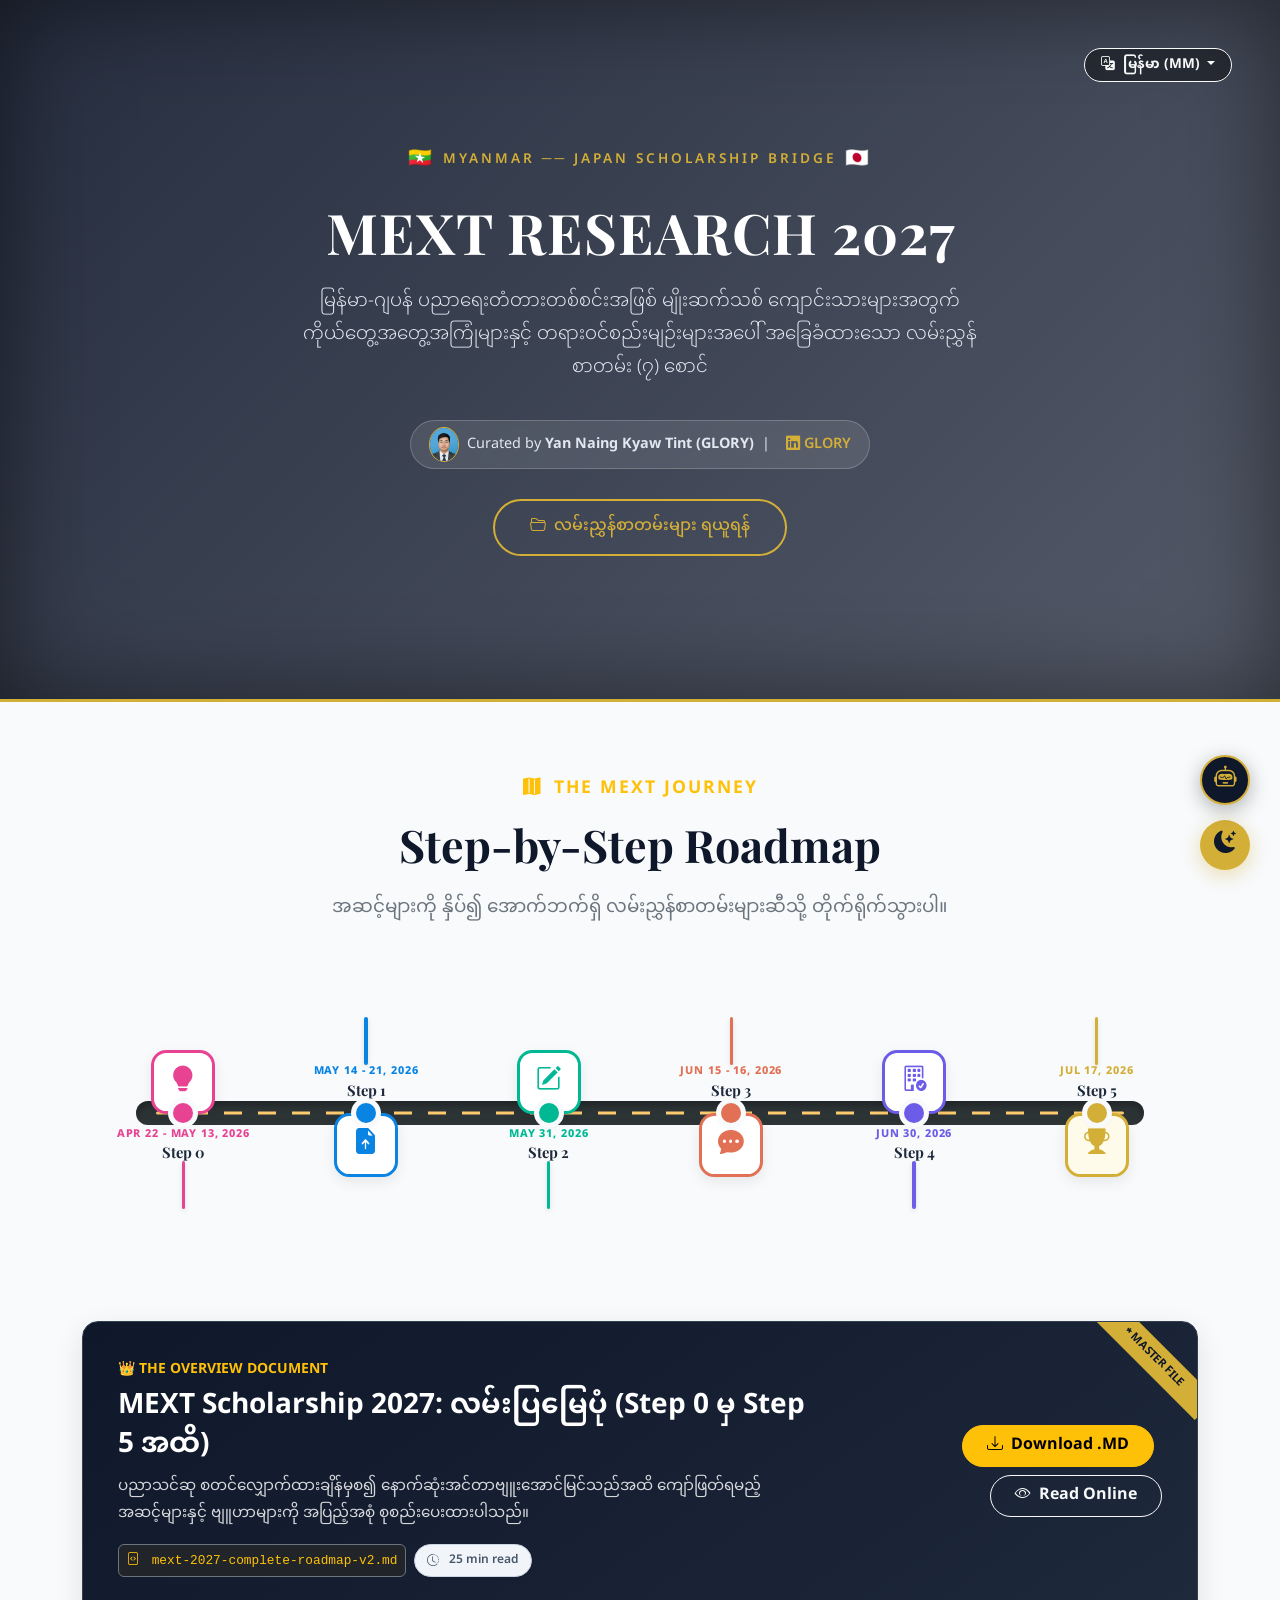
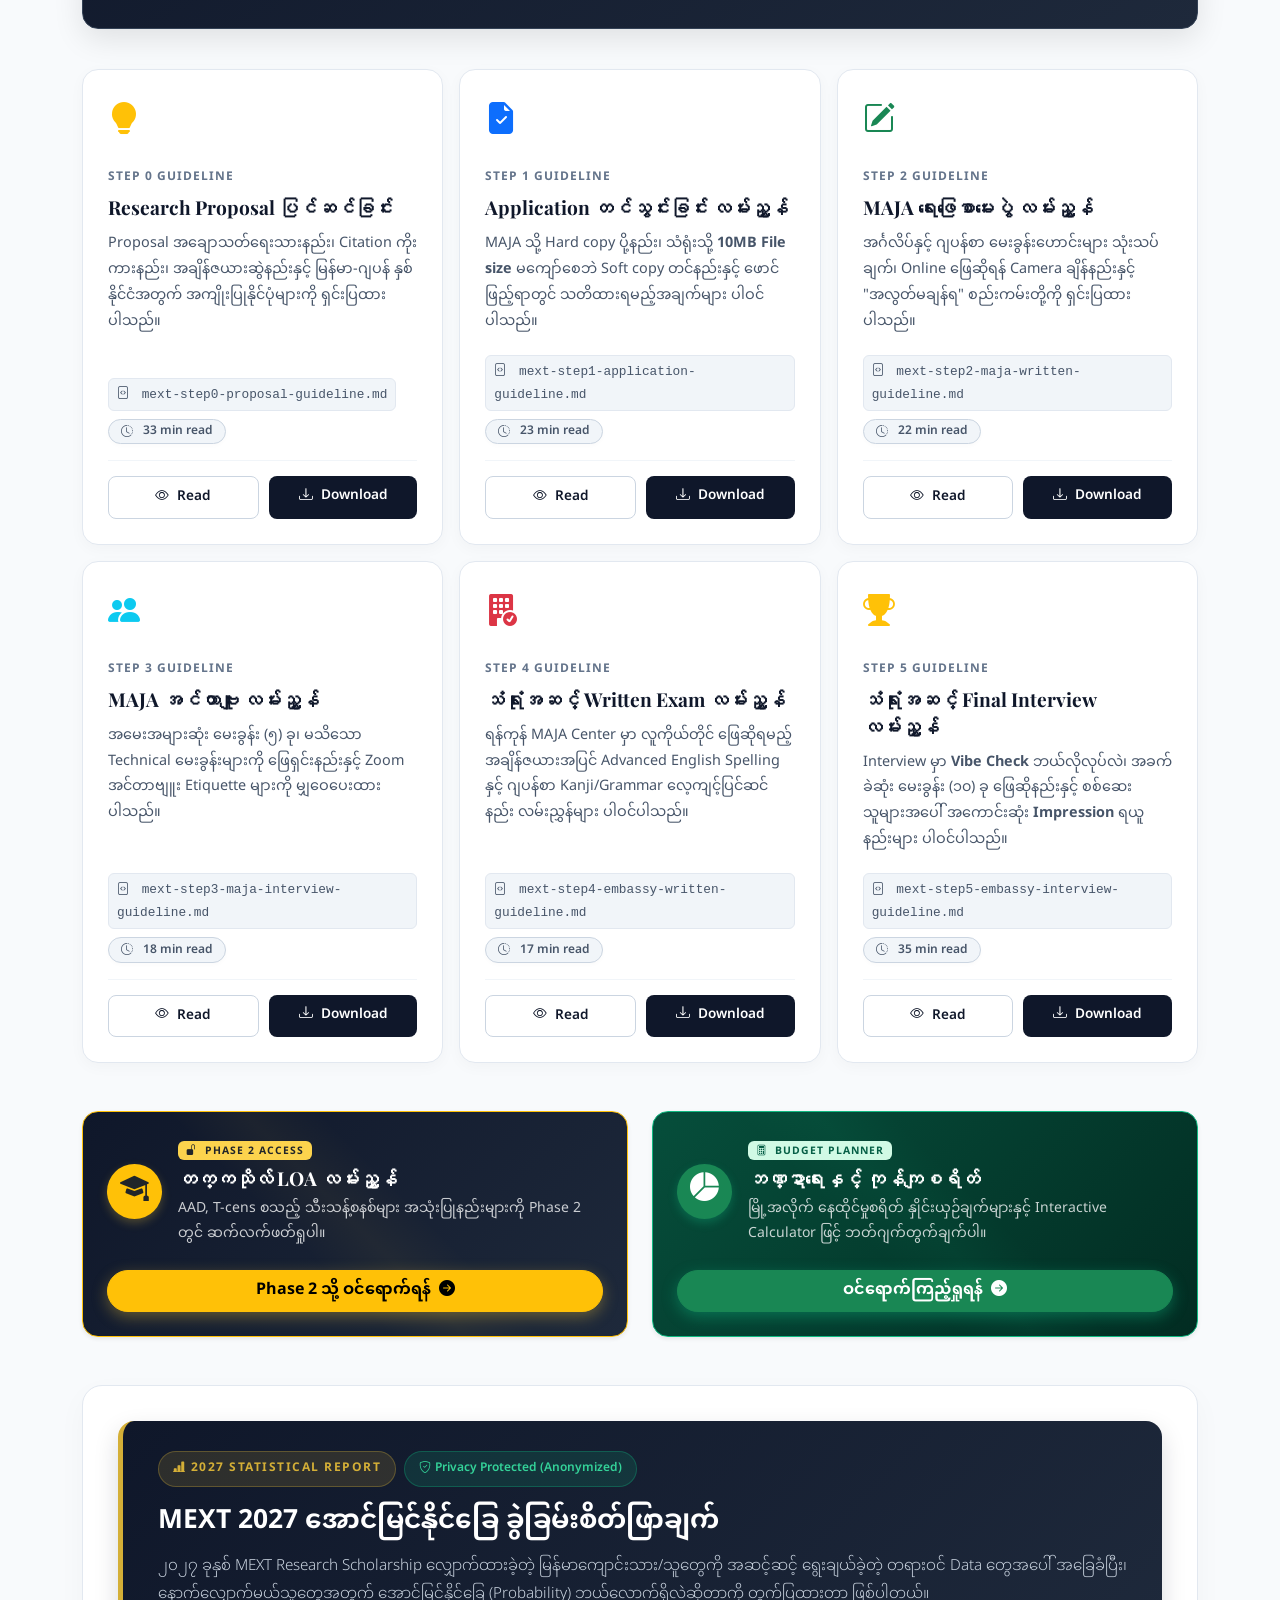
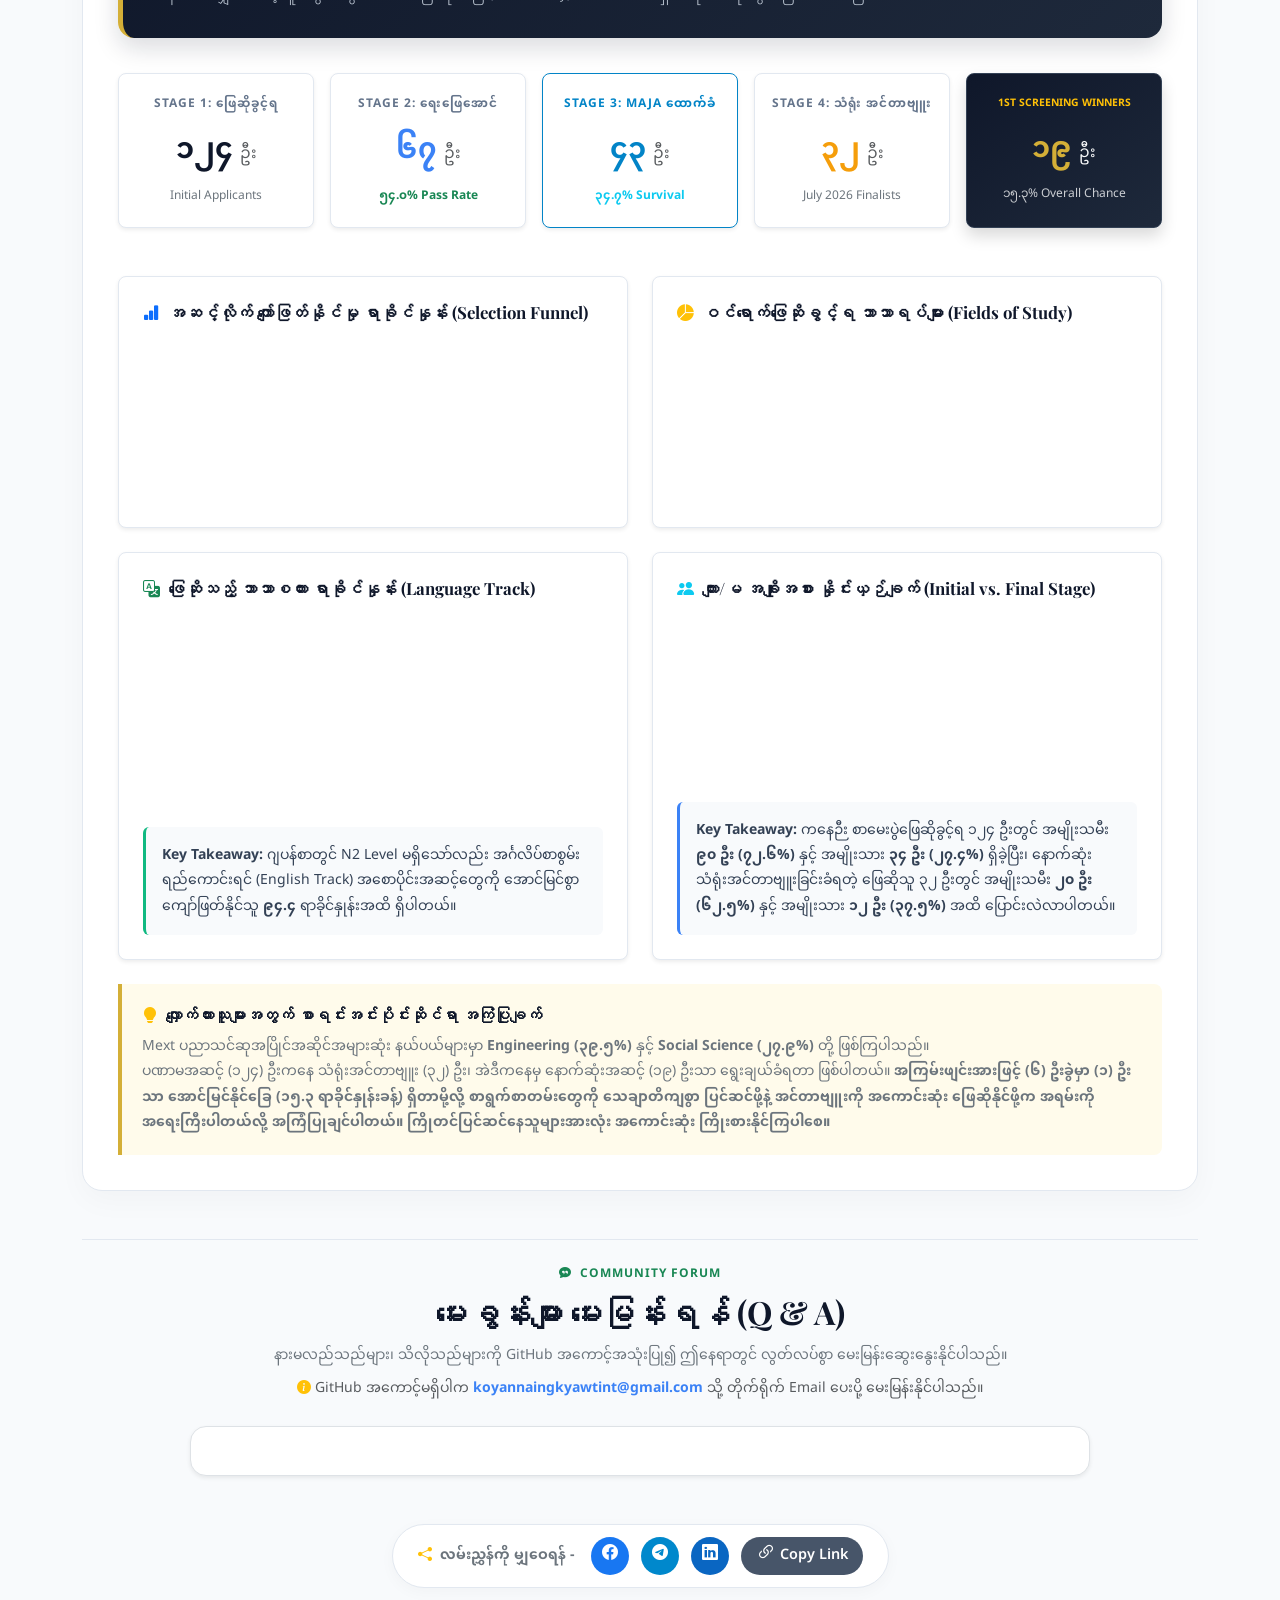
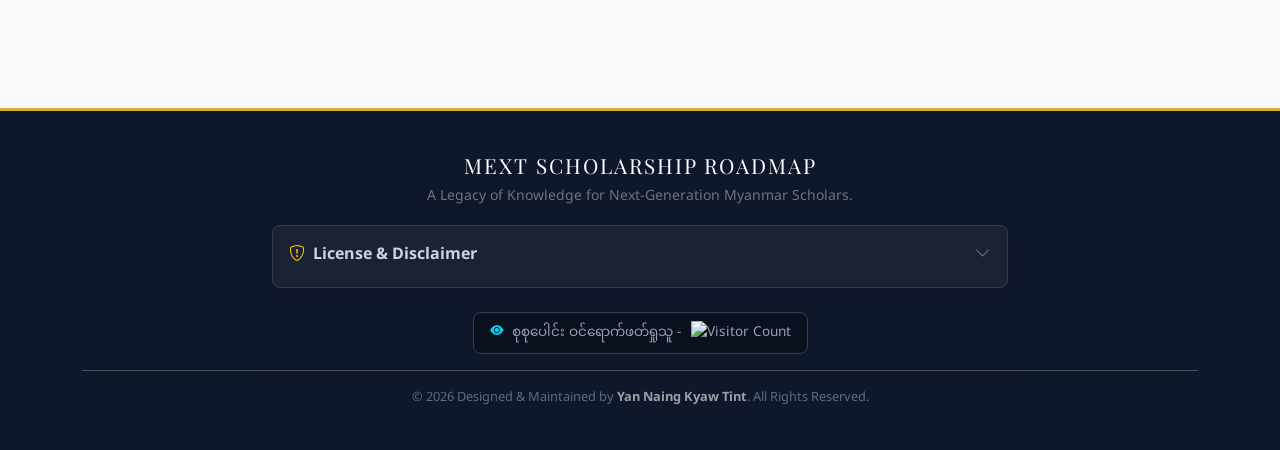
==== commit ebe08d19: "Chaning the github to linkedin social" ====
--- a/index.html
+++ b/index.html
@@ -74,8 +74,8 @@
                     Curated by <strong class="ms-1">Yan Naing Kyaw Tint (GLORY)</strong>
                 </span>
                 <span class="mx-2">|</span>
-                <a href="https://github.com/robinglory" target="_blank" class="github-btn">
-                    <i class="bi bi-github"></i> robinglory ↗
+                <a href="https://www.linkedin.com/in/koyannaingkyawtint/" target="_blank" class="github-btn">
+                    <i class="bi bi-linkedin"></i> GLORY
                 </a>
             </div>
             
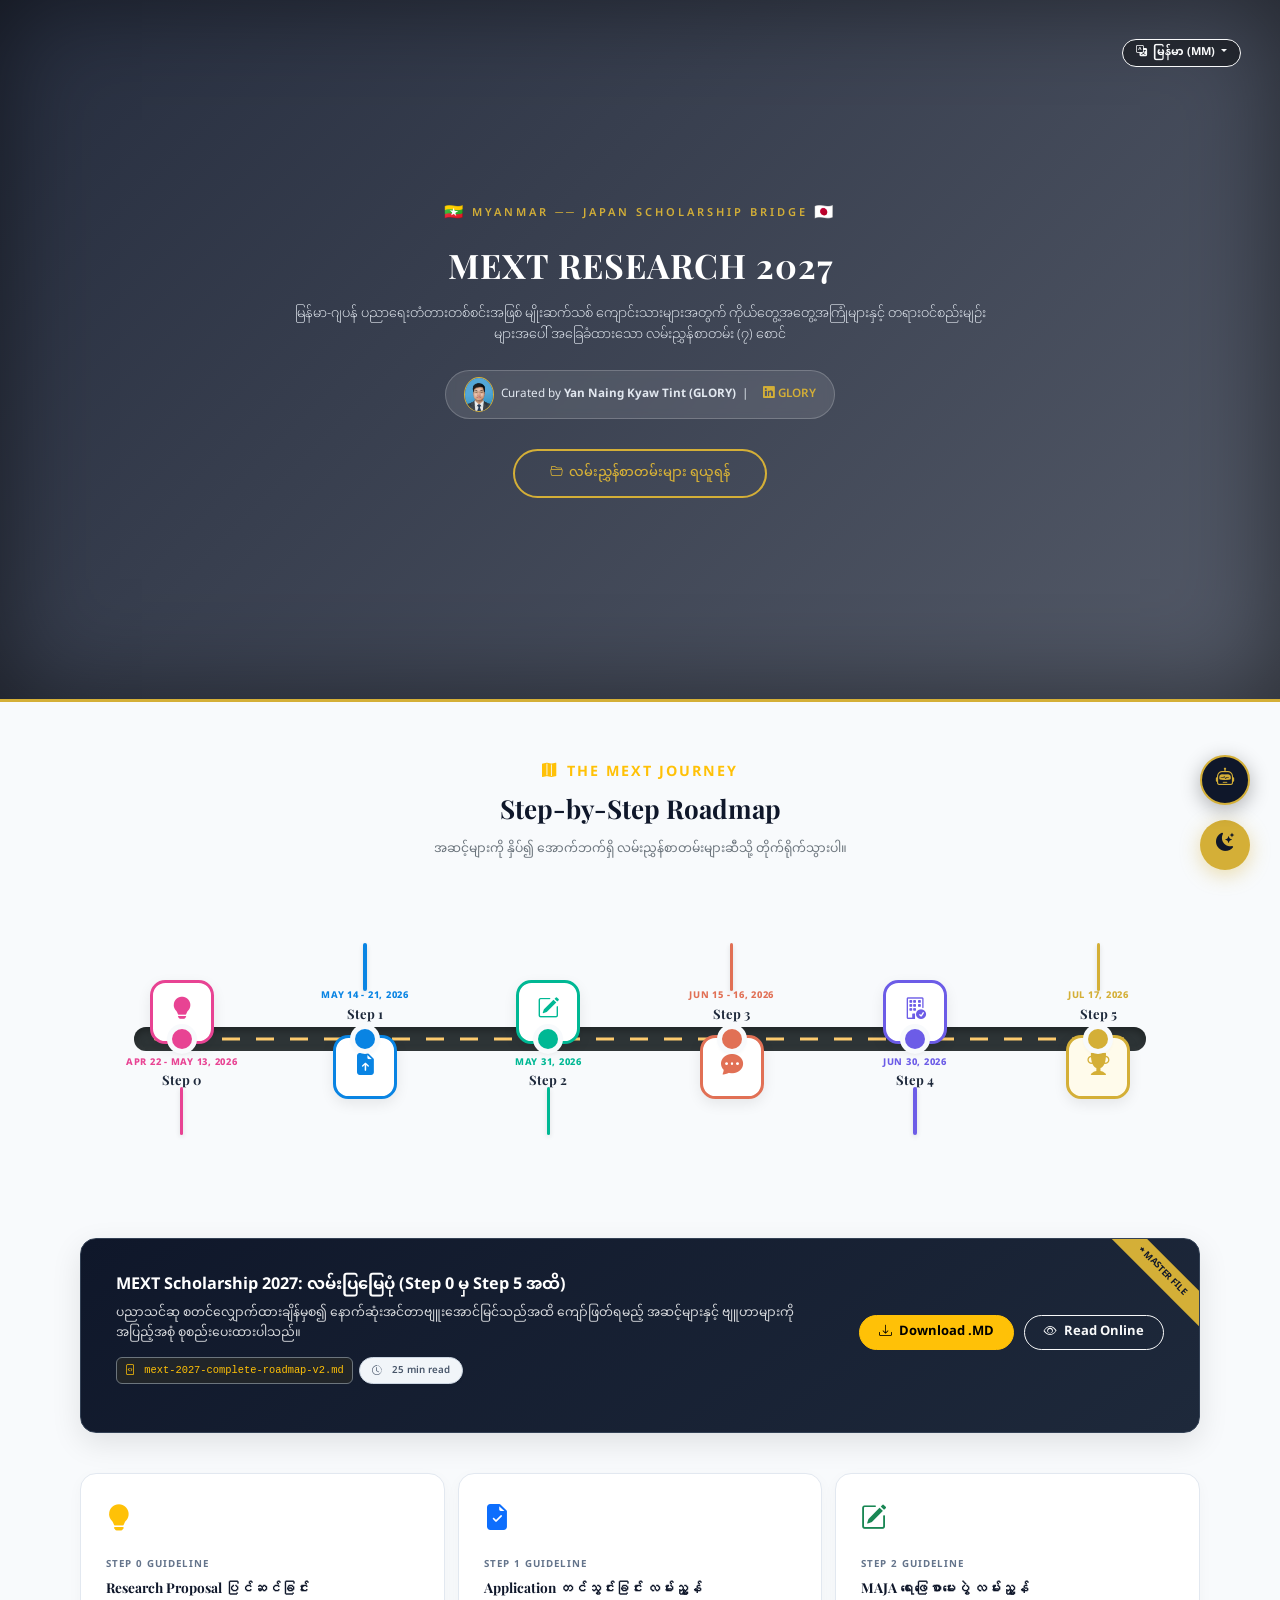
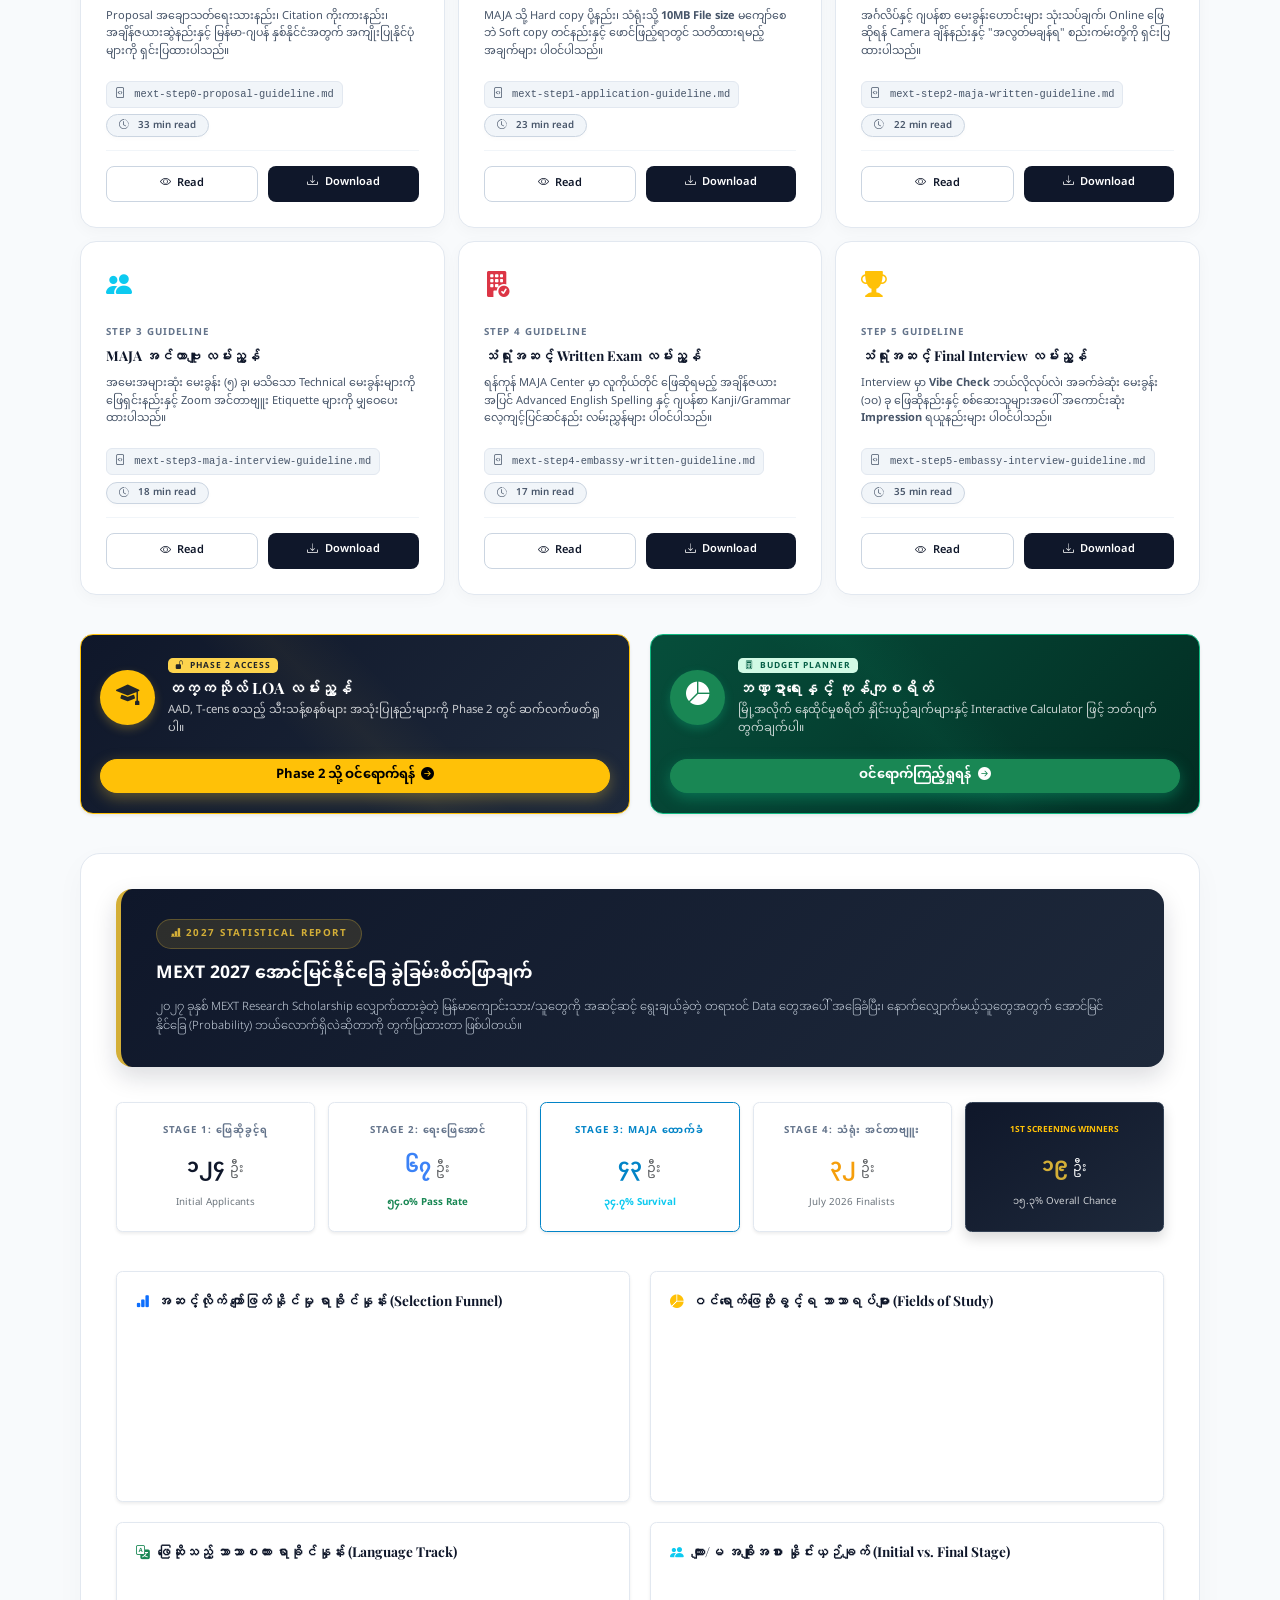
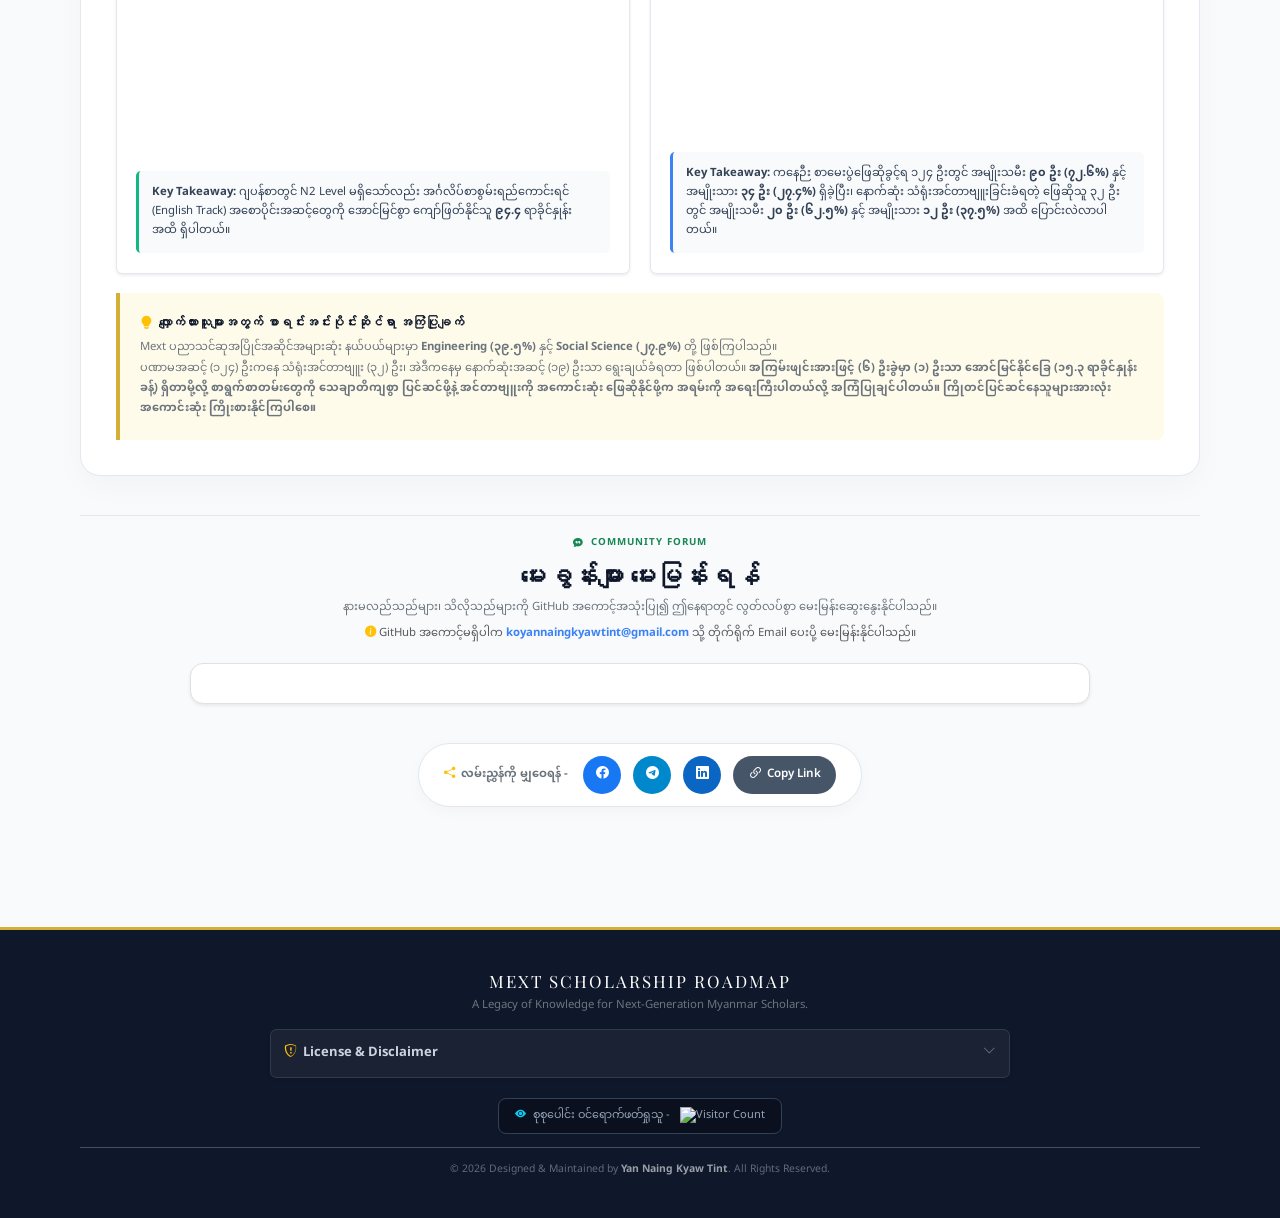
==== commit 8141acfe: "Updating the font size to make smaller!" ====
--- a/index.html
+++ b/index.html
@@ -206,7 +206,6 @@
         <div class="master-card">
             <div class="row align-items-center">
                 <div class="col-lg-8">
-                    <span class="text-warning small fw-bold tracking-wider d-block mb-1">👑 THE OVERVIEW DOCUMENT</span>
                     <h3 class="text-white mb-2" style="font-family: 'Noto Sans Myanmar', sans-serif; font-weight: 700;">
                         MEXT Scholarship 2027: လမ်းပြမြေပုံ (Step 0 မှ Step 5 အထိ)
                     </h3>
@@ -450,7 +449,6 @@
             <div class="analytics-hero-header">
                 <div class="d-flex align-items-center flex-wrap gap-2 mb-3">
                     <span class="analytics-tag"><i class="bi bi-bar-chart-line-fill me-1"></i> 2027 STATISTICAL REPORT</span>
-                    <span class="privacy-tag"><i class="bi bi-shield-check me-1"></i> Privacy Protected (Anonymized)</span>
                 </div>
                 
                 <h2>MEXT 2027 အောင်မြင်နိုင်ခြေ ခွဲခြမ်းစိတ်ဖြာချက်</h2>
@@ -570,7 +568,7 @@
         <section id="community-qa" class="my-5 pt-4" style="border-top: 1px solid var(--border-color);">
             <div class="text-center mb-4">
                 <span class="step-tag text-success fw-bold"><i class="bi bi-chat-quote-fill me-1"></i> COMMUNITY FORUM</span>
-                <h2 class="serif-font fw-bold" style="color: var(--dark-navy);">မေးခွန်းများ မေးမြန်းရန် (Q & A)</h2>
+                <h2 class="serif-font fw-bold" style="color: var(--dark-navy);">မေးခွန်းများ မေးမြန်းရန်</h2>
                 <p class="text-secondary small mb-2">နားမလည်သည်များ၊ သိလိုသည်များကို GitHub အကောင့်အသုံးပြု၍ ဤနေရာတွင် လွတ်လပ်စွာ မေးမြန်းဆွေးနွေးနိုင်ပါသည်။</p>
 
                 <p class="small text-muted">
--- a/style.css
+++ b/style.css
@@ -1656,4 +1656,80 @@
 
 body.dark-mode .read-time-badge i {
     color: var(--accent-gold);
-}+}
+
+html {
+    font-size: 13px;
+}
+
+body {
+    line-height: 1.65;
+    font-family: 'Noto Sans Myanmar', 'Noto Sans JP', sans-serif;
+}
+
+/* Tame oversized Hero & Section Headings */
+.hero-title {
+    font-size: 2.6rem !important;
+}
+
+.hero-subtitle {
+    font-size: 0.98rem !important;
+    margin-bottom: 24px !important;
+}
+
+#proportional-roadmap h2,
+#repository > .text-center h2 {
+    font-size: 2rem !important;
+}
+
+#proportional-roadmap p.text-secondary,
+#repository > .text-center p.text-secondary {
+    font-size: 0.95rem !important;
+}
+
+/* Cards & Analytics Compact Scaling */
+.master-card h3 {
+    font-size: 1.25rem !important;
+}
+
+.doc-title {
+    font-size: 1.05rem;
+}
+
+.doc-desc {
+    font-size: 0.85rem;
+    line-height: 1.6;
+}
+
+.stat-number {
+    font-size: 1.45rem;
+}
+
+.analytics-hero-header h2 {
+    font-size: 1.35rem;
+}
+
+.analytics-hero-header p {
+    font-size: 0.88rem;
+    line-height: 1.65;
+}
+
+/* Markdown Reader Modal (prevents giant headings in .md guides) */
+.markdown-body {
+    font-size: 0.92rem;
+    line-height: 1.7;
+}
+
+.markdown-body h1 { font-size: 1.55rem; }
+.markdown-body h2 { font-size: 1.3rem; }
+.markdown-body h3 { font-size: 1.1rem; }
+.markdown-body h4 { font-size: 0.98rem; }
+
+@media (max-width: 768px) {
+    html {
+        font-size: 13px;
+    }
+    .hero-title {
+        font-size: 1.9rem !important;
+    }
+}   
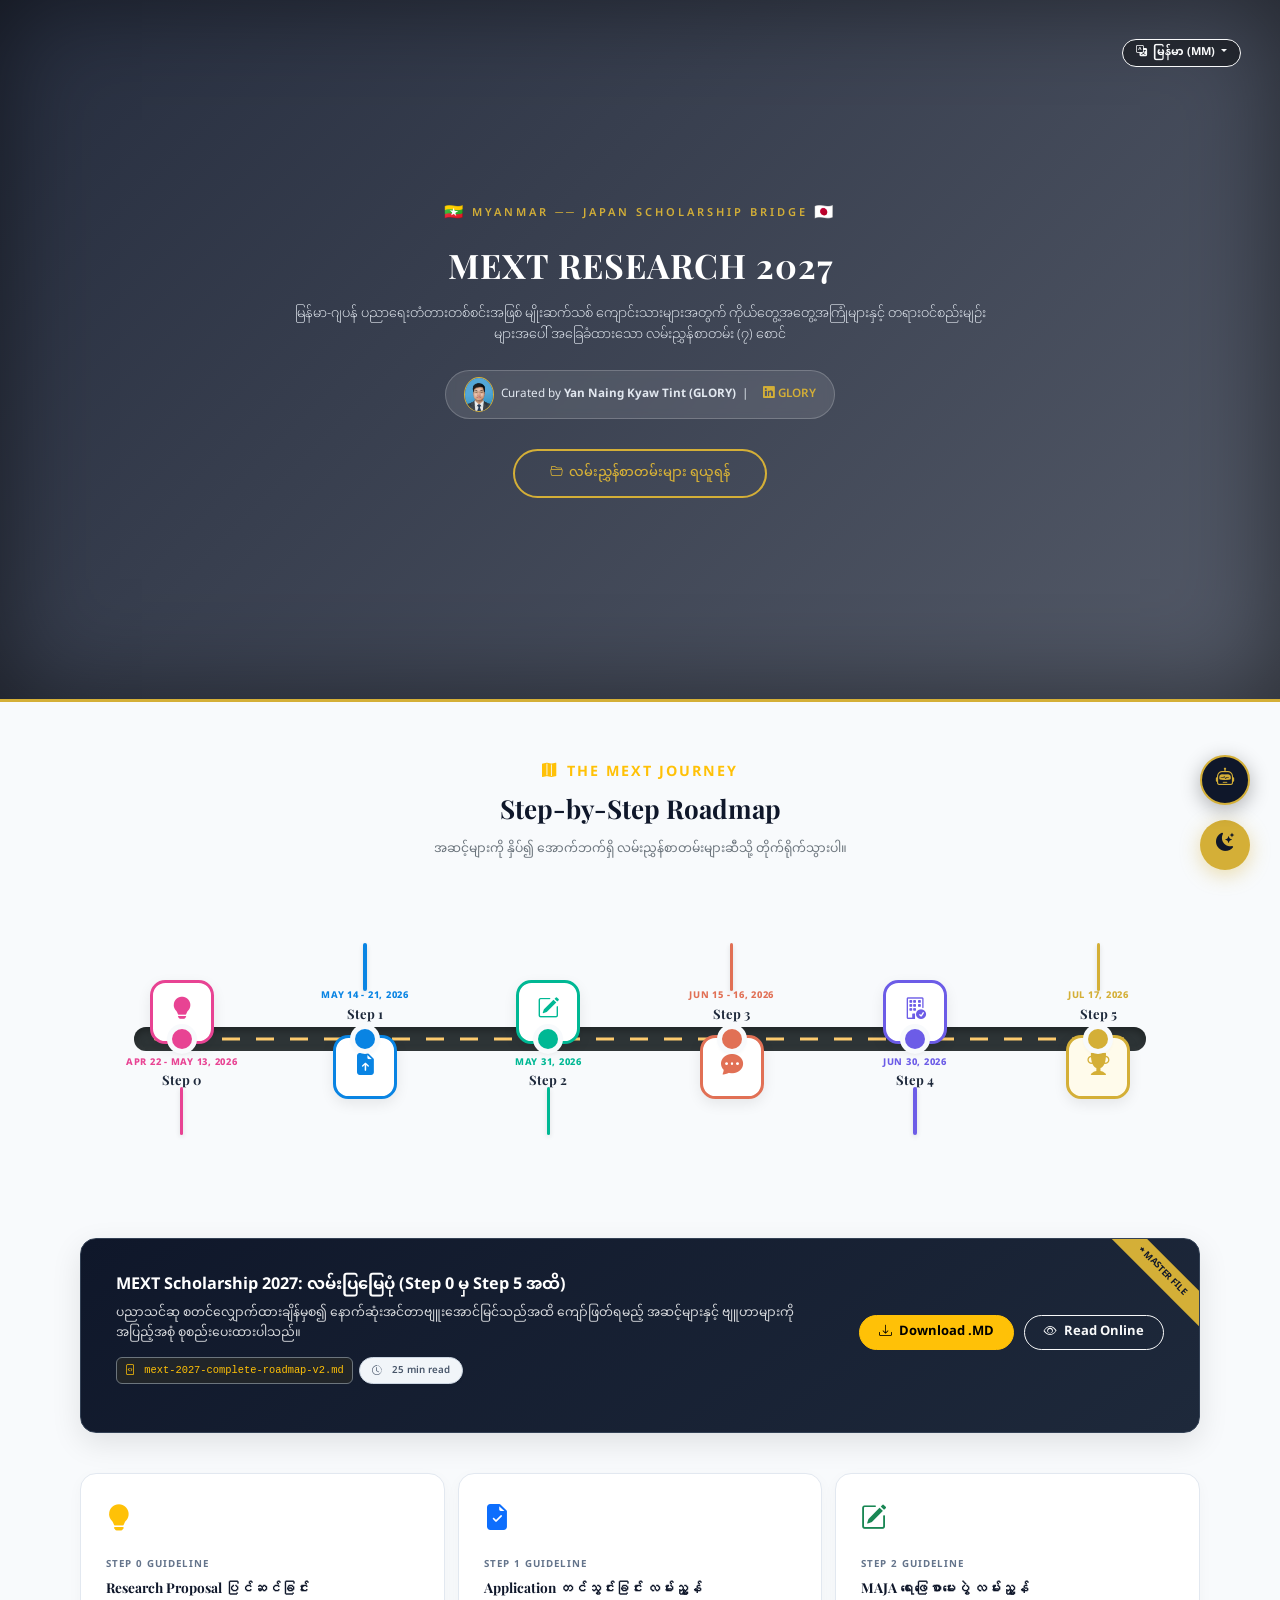
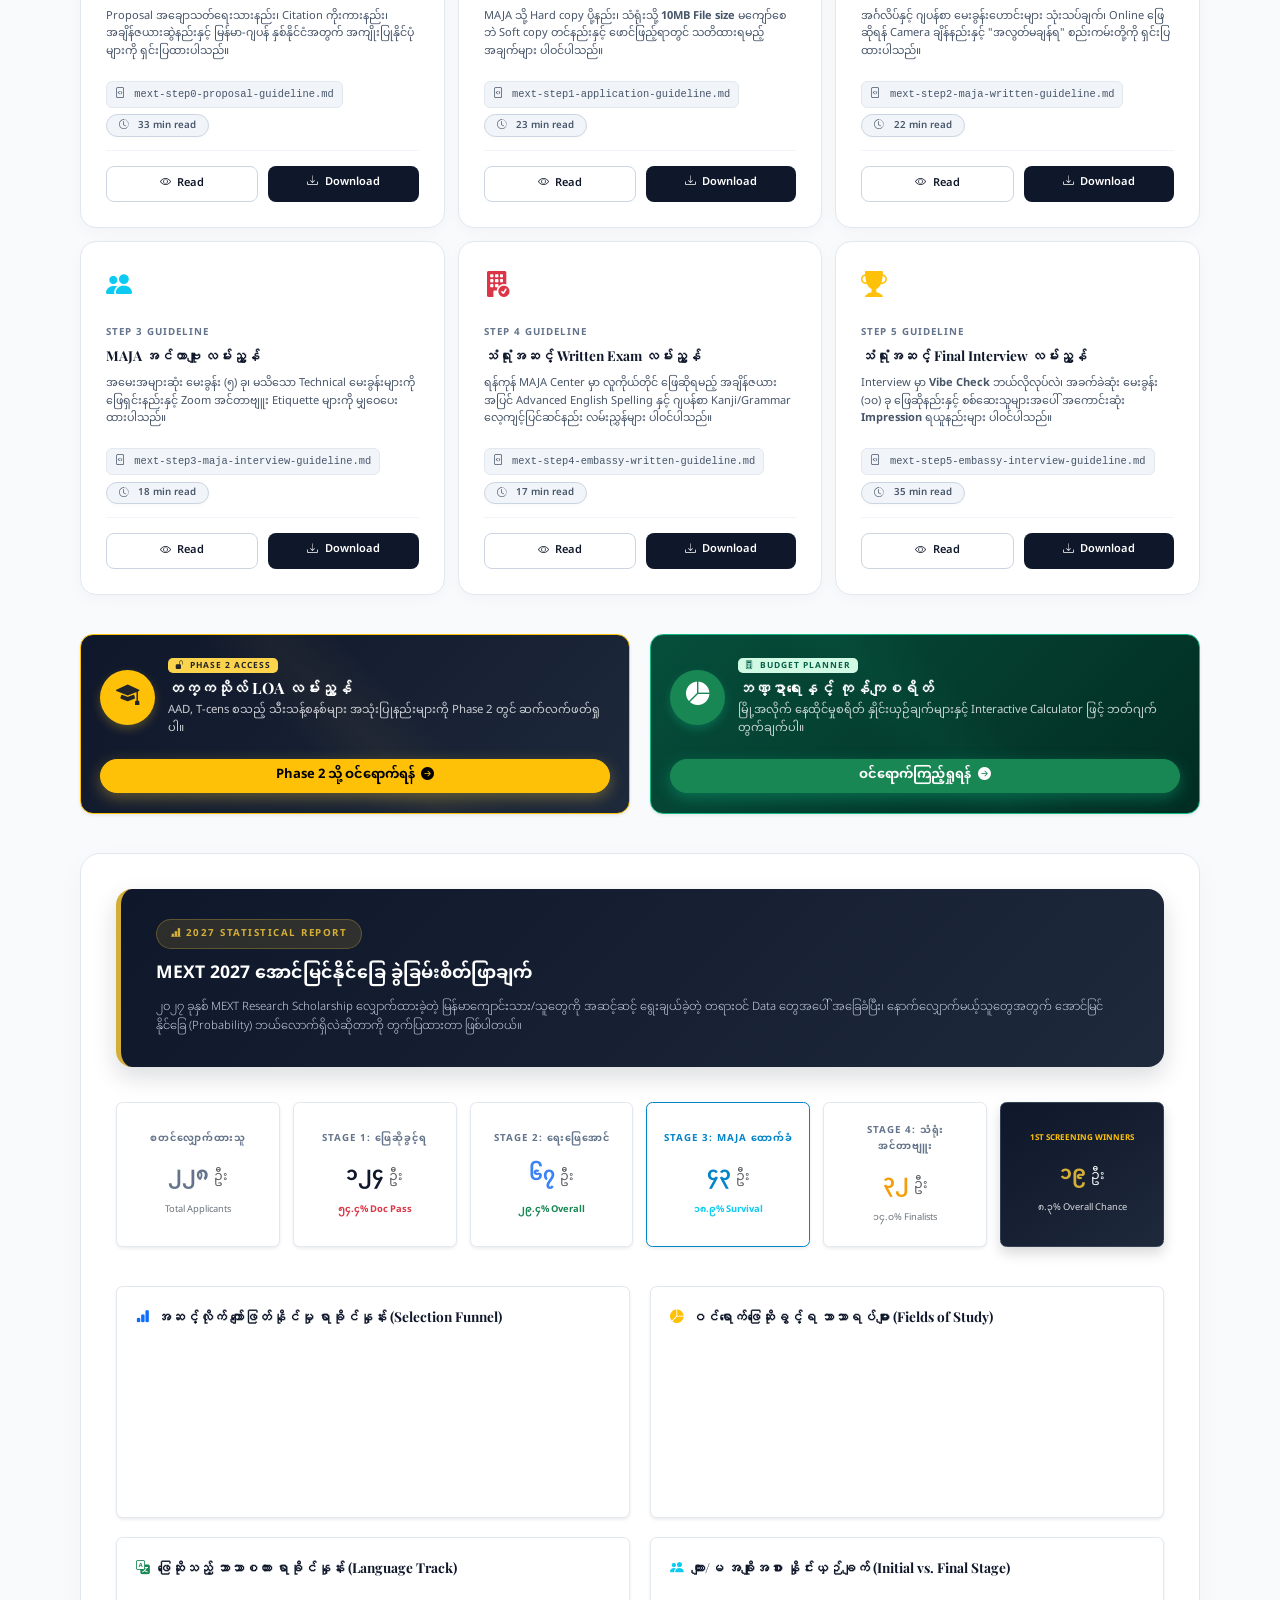
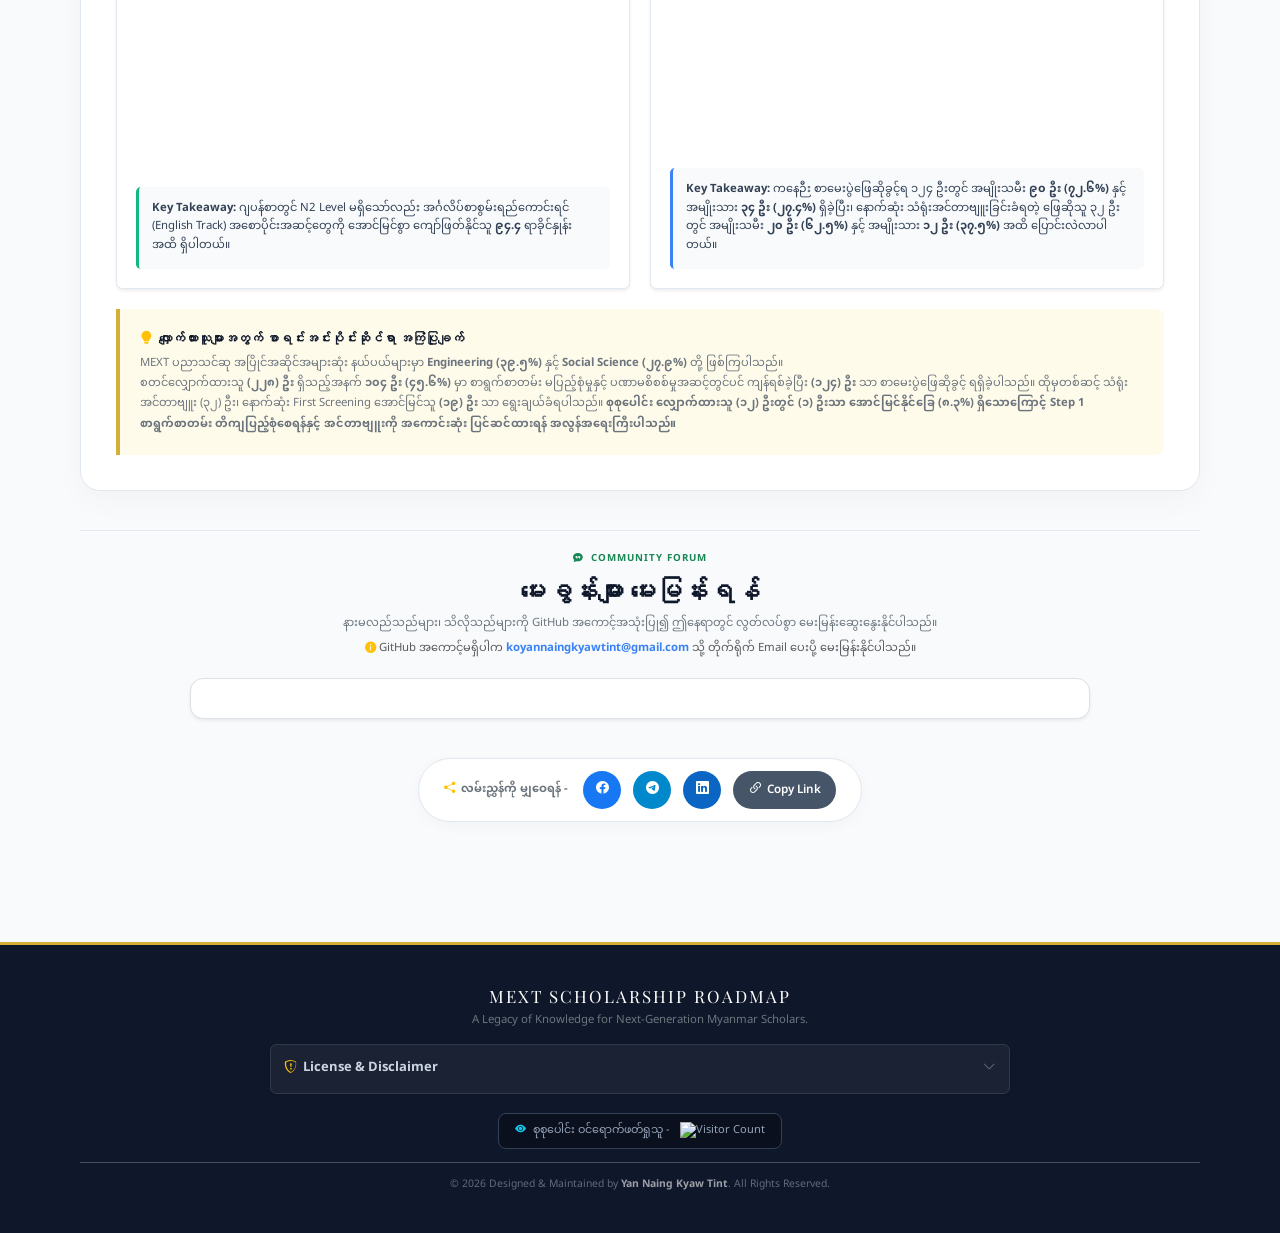
==== commit 1572f6fe: "Updating the initial applicant list" ====
--- a/index.html
+++ b/index.html
@@ -458,44 +458,52 @@
             </div>
 
             <div class="row g-3 mb-5 text-center">
+                <!-- Stage 0: Total Applicants (NEW) -->
+                <div class="col-6 col-md-4 col-lg-2">
+                    <div class="stat-box-clean p-3 bg-white rounded-3 border h-100 d-flex flex-column justify-content-center shadow-sm">
+                        <span class="step-tag mb-1">စတင်လျှောက်ထားသူ</span>
+                        <h3 class="fw-bold mb-2 stat-number" style="color: #64748b;">၂၂၈ <span class="fs-6 fw-normal text-muted">ဦး</span></h3>
+                        <small class="text-secondary d-block" style="font-size: 0.72rem;">Total Applicants</small>
+                    </div>
+                </div>
                 <!-- Stage 1 -->
-                <div class="col-6 col-lg">
+                <div class="col-6 col-md-4 col-lg-2">
                     <div class="stat-box-clean p-3 bg-white rounded-3 border h-100 d-flex flex-column justify-content-center shadow-sm">
                         <span class="step-tag mb-1">Stage 1: ဖြေဆိုခွင့်ရ</span>
                         <h3 class="fw-bold mb-2 stat-number" style="color: var(--dark-navy);">၁၂၄ <span class="fs-6 fw-normal text-muted">ဦး</span></h3>
-                        <small class="text-secondary d-block" style="font-size: 0.75rem;">Initial Applicants</small>
+                        <small class="text-danger fw-bold d-block" style="font-size: 0.72rem;">၅၄.၄% Doc Pass</small>
                     </div>
                 </div>
                 <!-- Stage 2 -->
-                <div class="col-6 col-lg">
+                <div class="col-6 col-md-4 col-lg-2">
                     <div class="stat-box-clean p-3 bg-white rounded-3 border h-100 d-flex flex-column justify-content-center shadow-sm">
                         <span class="step-tag mb-1">Stage 2: ရေးဖြေအောင်</span>
                         <h3 class="fw-bold mb-2 stat-number" style="color: #3b82f6;">၆၇ <span class="fs-6 fw-normal text-muted">ဦး</span></h3>
-                        <small class="text-success fw-bold d-block" style="font-size: 0.75rem;">၅၄.၀% Pass Rate</small>
-                    </div>
-                </div>
-                <!-- Stage 3 (ADDED) -->
-                <div class="col-6 col-lg">
+                        <small class="text-success fw-bold d-block" style="font-size: 0.72rem;">၂၉.၄% Overall</small>
+                    </div>
+                </div>
+                <!-- Stage 3 -->
+                <div class="col-6 col-md-4 col-lg-2">
                     <div class="stat-box-clean p-3 bg-white rounded-3 border h-100 d-flex flex-column justify-content-center shadow-sm" style="border-color: #0284c7 !important;">
                         <span class="step-tag mb-1" style="color: #0284c7;">Stage 3: MAJA ထောက်ခံ</span>
                         <h3 class="fw-bold mb-2 stat-number" style="color: #0284c7;">၄၃ <span class="fs-6 fw-normal text-muted">ဦး</span></h3>
-                        <small class="text-info fw-bold d-block" style="font-size: 0.75rem;">၃၄.၇% Survival</small>
+                        <small class="text-info fw-bold d-block" style="font-size: 0.72rem;">၁၈.၉% Survival</small>
                     </div>
                 </div>
                 <!-- Stage 4 -->
-                <div class="col-6 col-lg">
+                <div class="col-6 col-md-4 col-lg-2">
                     <div class="stat-box-clean p-3 bg-white rounded-3 border h-100 d-flex flex-column justify-content-center shadow-sm">
                         <span class="step-tag mb-1">Stage 4: သံရုံး အင်တာဗျူး</span>
                         <h3 class="fw-bold mb-2 stat-number" style="color: #f59e0b;">၃၂ <span class="fs-6 fw-normal text-muted">ဦး</span></h3>
-                        <small class="text-secondary d-block" style="font-size: 0.75rem;">July 2026 Finalists</small>
+                        <small class="text-secondary d-block" style="font-size: 0.72rem;">၁၄.၀% Finalists</small>
                     </div>
                 </div>
                 <!-- Final -->
-                <div class="col-12 col-lg">
+                <div class="col-6 col-md-4 col-lg-2">
                     <div class="stat-box-clean p-3 rounded-3 border h-100 d-flex flex-column justify-content-center shadow" style="background: linear-gradient(145deg, #0f172a, #1e293b); border-color: #334155 !important;">
-                        <span class="text-warning small fw-bold tracking-wider d-block mb-1" style="font-size: 0.65rem;">1ST SCREENING WINNERS</span>
+                        <span class="text-warning small fw-bold tracking-wider d-block mb-1" style="font-size: 0.62rem;">1ST SCREENING WINNERS</span>
                         <h3 class="fw-bold mb-2 stat-number" style="color: var(--accent-gold);">၁၉ <span class="fs-6 fw-normal text-light">ဦး</span></h3>
-                        <small class="text-light d-block" style="font-size: 0.75rem; opacity: 0.8;">၁၅.၃% Overall Chance</small>
+                        <small class="text-light d-block" style="font-size: 0.72rem; opacity: 0.85;">၈.၃% Overall Chance</small>
                     </div>
                 </div>
             </div>
@@ -558,9 +566,9 @@
             <div class="callout-box callout-gold mt-4" style="background-color: #fffbeb; border-left: 4px solid var(--accent-gold); padding: 20px; border-radius: 0 8px 8px 0;">
                 <h6 class="fw-bold" style="color: var(--dark-navy);"><i class="bi bi-lightbulb-fill text-warning me-2"></i>လျှောက်ထားသူများအတွက် စာရင်းအင်းပိုင်းဆိုင်ရာ အကြံပြုချက်</h6>
                 <p class="small mb-0 text-secondary" style="line-height: 1.8;">
-                    Mext ပညာသင်ဆုအပြိုင်အဆိုင်အများဆုံး နယ်ပယ်များမှာ <strong>Engineering (၃၉.၅%)</strong> နှင့် <strong>Social Science (၂၇.၉%)</strong> တို့ ဖြစ်ကြပါသည်။ 
+                    MEXT ပညာသင်ဆု အပြိုင်အဆိုင်အများဆုံး နယ်ပယ်များမှာ <strong>Engineering (၃၉.၅%)</strong> နှင့် <strong>Social Science (၂၇.၉%)</strong> တို့ ဖြစ်ကြပါသည်။
                     <br>
-                    ပဏာမအဆင့် (၁၂၄) ဦးကနေ သံရုံးအင်တာဗျူး (၃၂) ဦး၊ အဲဒီကနေမှ နောက်ဆုံးအဆင့် (၁၉) ဦးသာ ရွေးချယ်ခံရတာ ဖြစ်ပါတယ်။ <strong> အကြမ်းဖျင်းအားဖြင့် (၆) ဦးခွဲမှာ (၁) ဦးသာ အောင်မြင်နိုင်ခြေ (၁၅.၃ ရာခိုင်နှုန်းခန့်) ရှိတာမို့လို့ စာရွက်စာတမ်းတွေကို သေချာတိကျစွာ ပြင်ဆင်ဖို့နဲ့ အင်တာဗျူးကို အကောင်းဆုံး ဖြေဆိုနိုင်ဖို့က အရမ်းကို အရေးကြီးပါတယ်လို့ အကြံပြုချင်ပါတယ်။  ကြိုတင်ပြင်ဆင်နေသူများအားလုံး အကောင်းဆုံး ကြိုးစားနိုင်ကြပါစေ။ </strong>
+                    စတင်လျှောက်ထားသူ <strong>(၂၂၈) ဦး</strong> ရှိသည့်အနက် <strong>၁၀၄ ဦး (၄၅.၆%)</strong> မှာ စာရွက်စာတမ်း မပြည့်စုံမှုနှင့် ပဏာမစိစစ်မှုအဆင့်တွင်ပင် ကျန်ရစ်ခဲ့ပြီး <strong>(၁၂၄) ဦး</strong> သာ စာမေးပွဲဖြေဆိုခွင့် ရရှိခဲ့ပါသည်။ ထိုမှတစ်ဆင့် သံရုံးအင်တာဗျူး (၃၂) ဦး၊ နောက်ဆုံး First Screening အောင်မြင်သူ <strong>(၁၉) ဦး</strong> သာ ရွေးချယ်ခံရပါသည်။ <strong>စုစုပေါင်း လျှောက်ထားသူ (၁၂) ဦးတွင် (၁) ဦးသာ အောင်မြင်နိုင်ခြေ (၈.၃%) ရှိသောကြောင့် Step 1 စာရွက်စာတမ်း တိကျပြည့်စုံစေရန်နှင့် အင်တာဗျူးကို အကောင်းဆုံး ပြင်ဆင်ထားရန် အလွန်အရေးကြီးပါသည်။</strong>
                 </p>
             </div>
         </section>
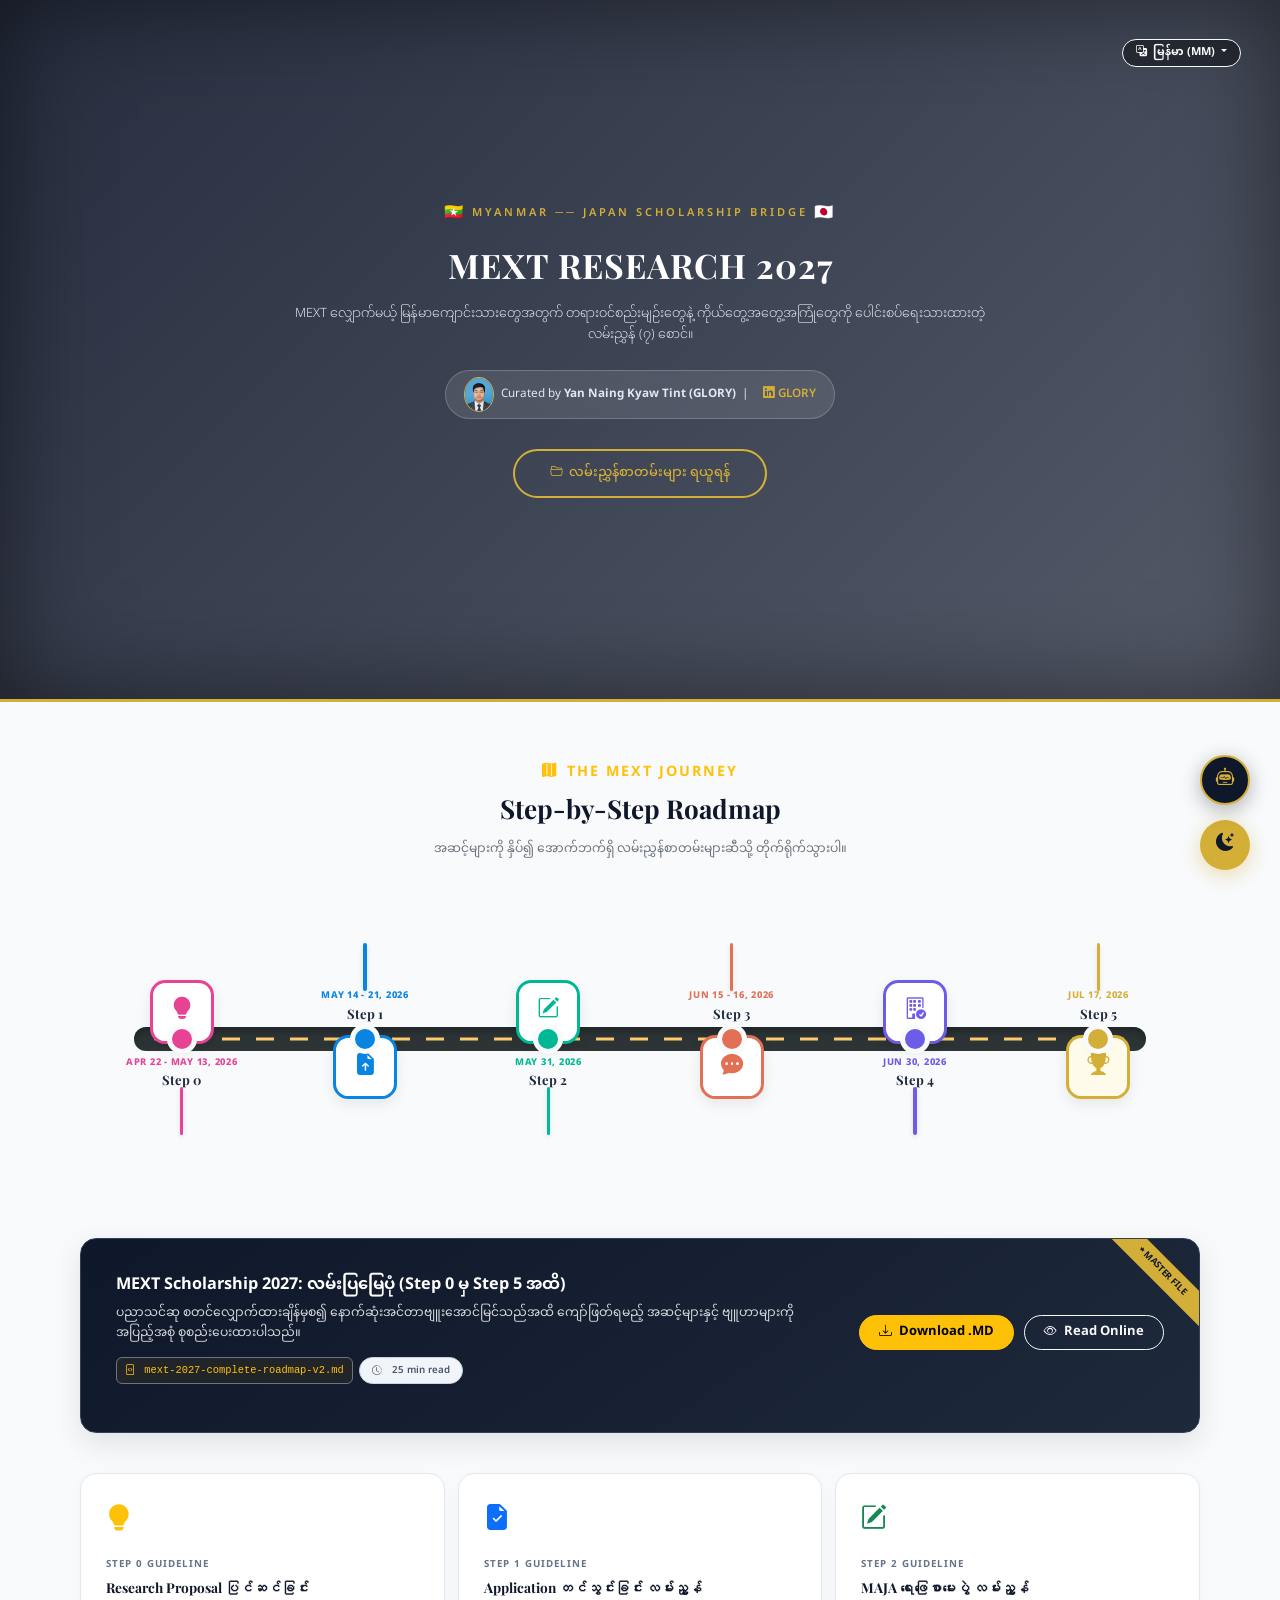
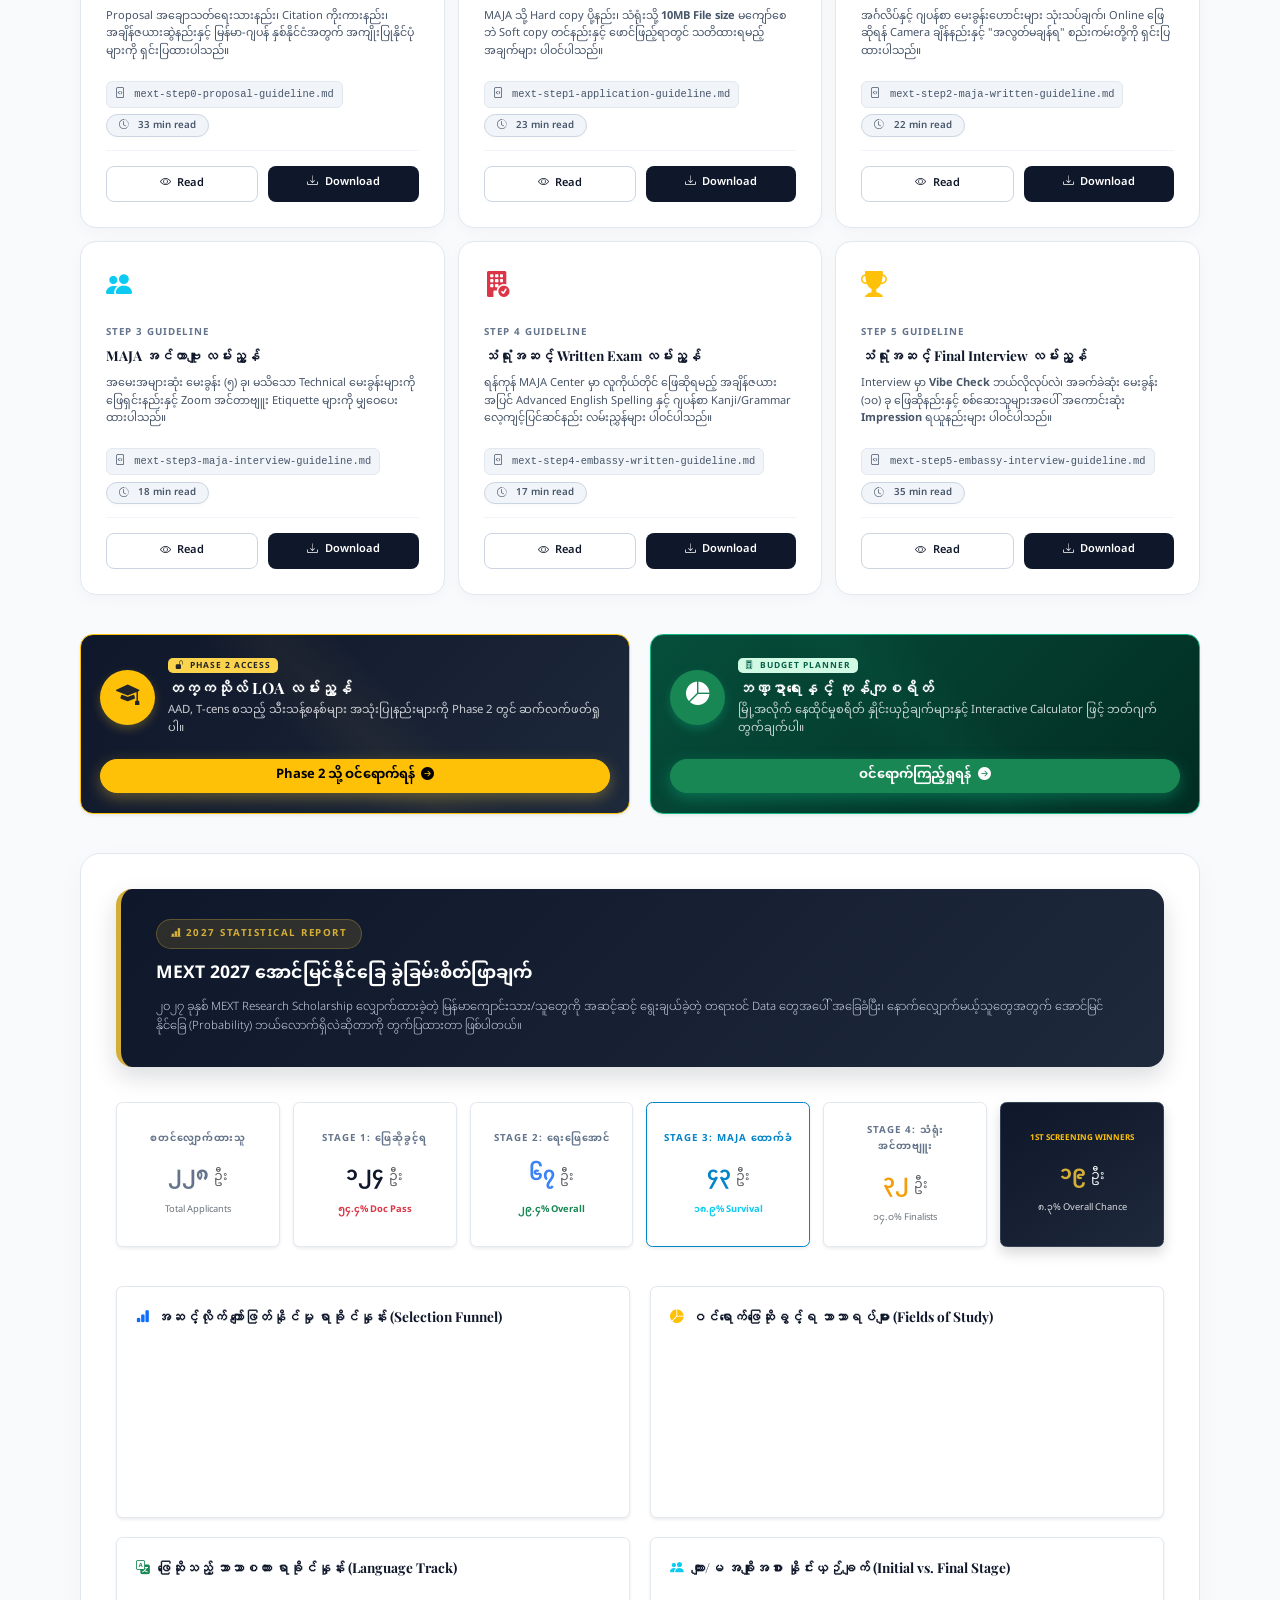
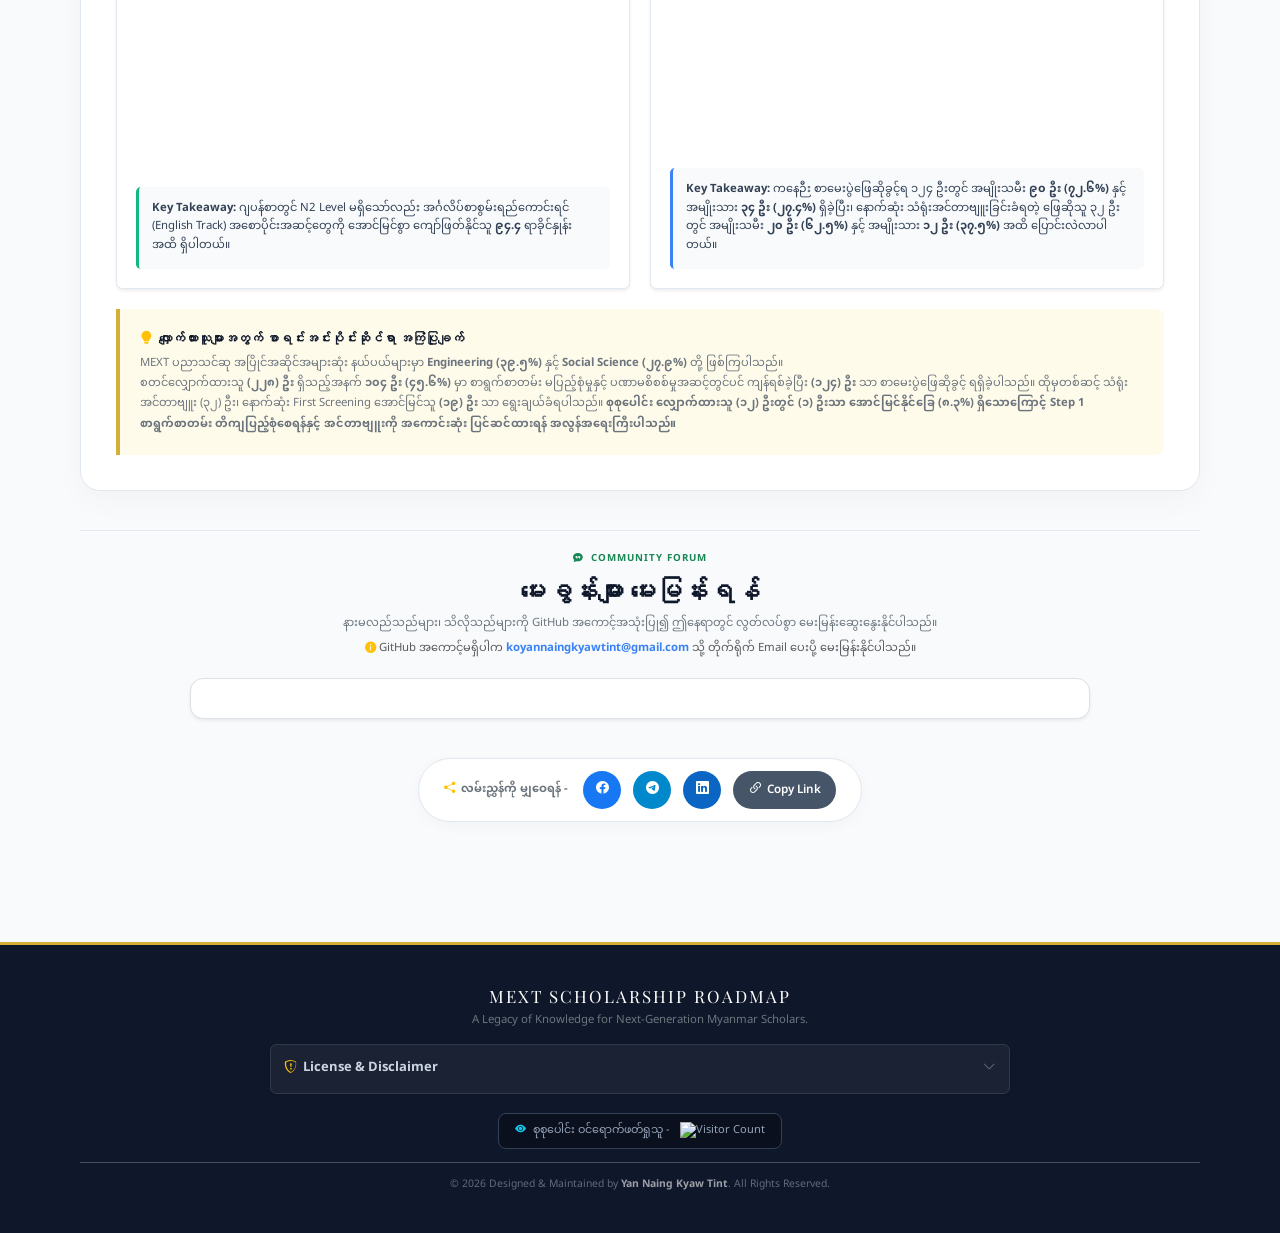
==== commit 26389f5c: "adding the google indexing" ====
--- a/index.html
+++ b/index.html
@@ -64,7 +64,7 @@
 
             <h1 class="hero-title">MEXT RESEARCH 2027</h1>
             <p class="hero-subtitle">
-                မြန်မာ-ဂျပန် ပညာရေးတံတားတစ်စင်းအဖြစ် မျိုးဆက်သစ် ကျောင်းသားများအတွက် ကိုယ်တွေ့အတွေ့အကြုံများနှင့် တရားဝင်စည်းမျဉ်းများအပေါ် အခြေခံထားသော လမ်းညွှန်စာတမ်း (၇) စောင်
+                MEXT လျှောက်မယ့် မြန်မာကျောင်းသားတွေအတွက် တရားဝင်စည်းမျဉ်းတွေနဲ့ ကိုယ်တွေ့အတွေ့အကြုံတွေကို ပေါင်းစပ်ရေးသားထားတဲ့ လမ်းညွှန် (၇) စောင်။
             </p>
             
             <!-- 👨‍💻 AUTHOR INTRO & GITHUB LINK -->
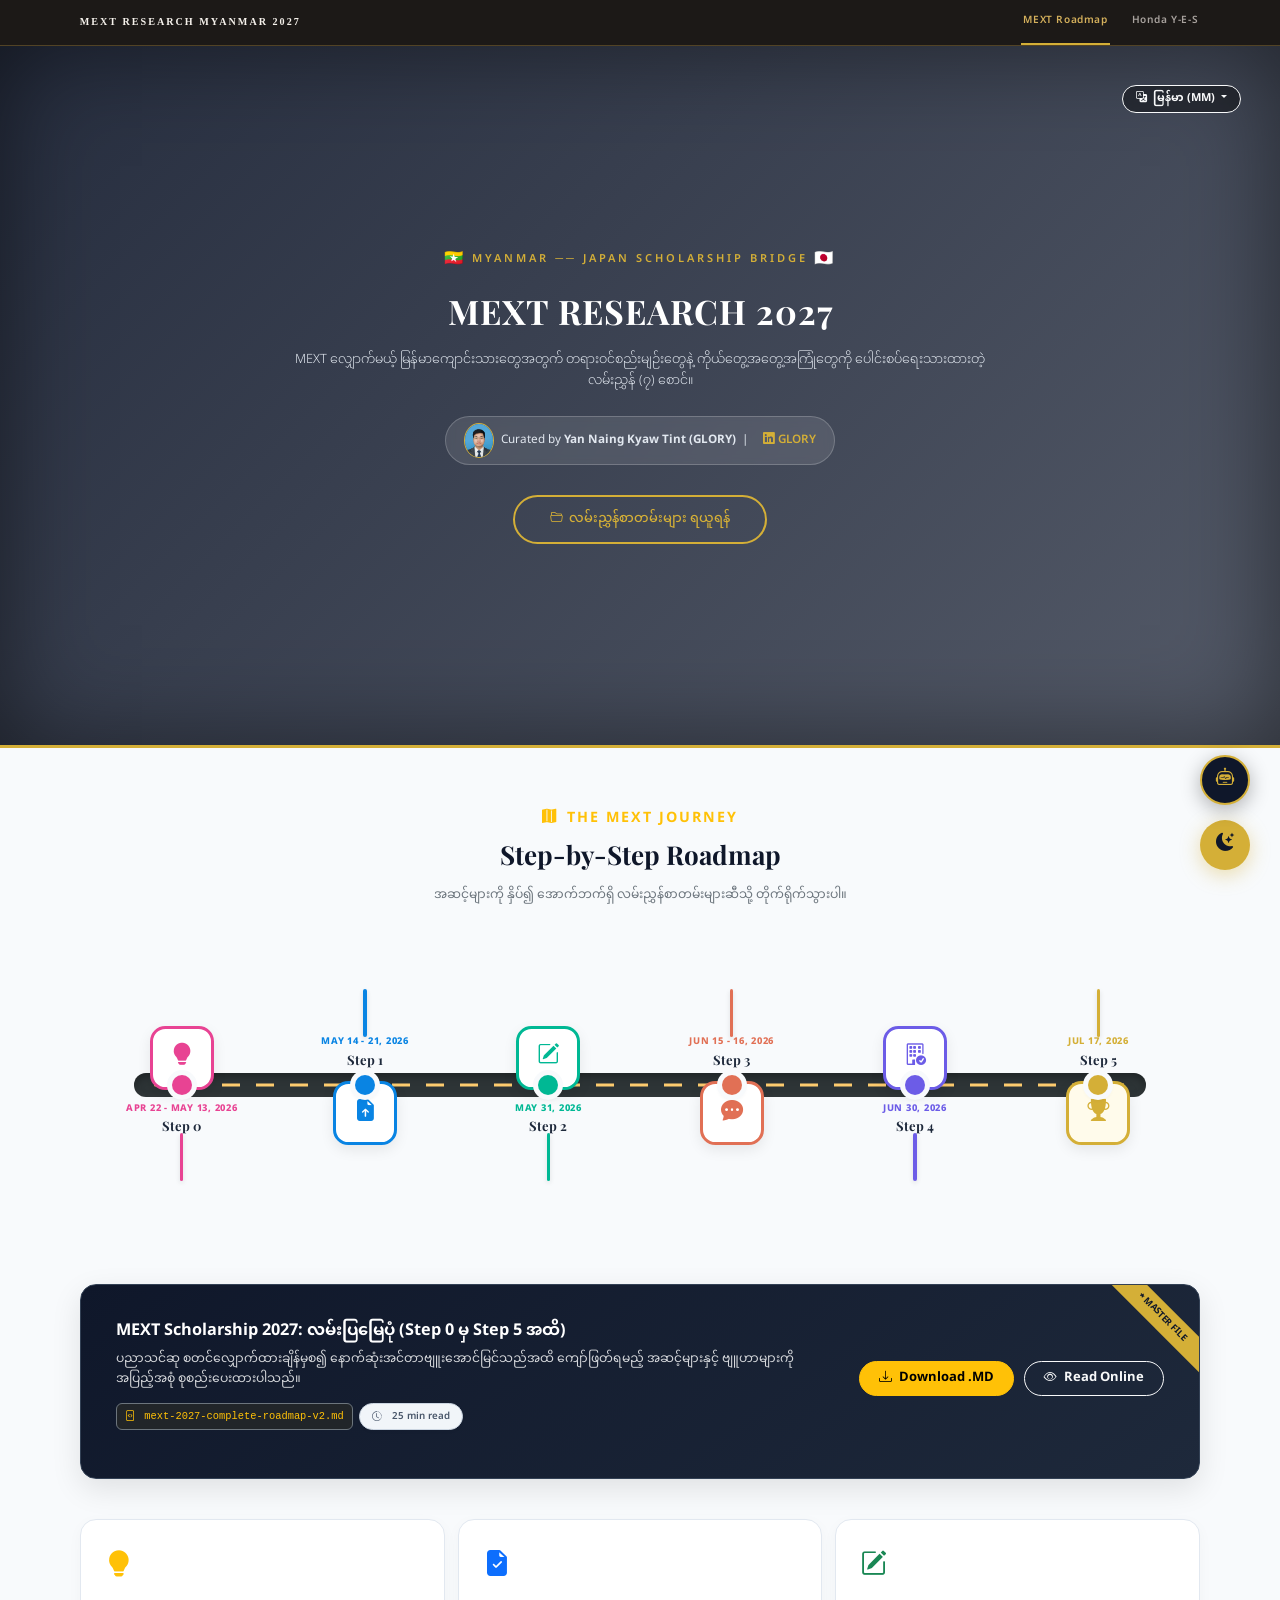
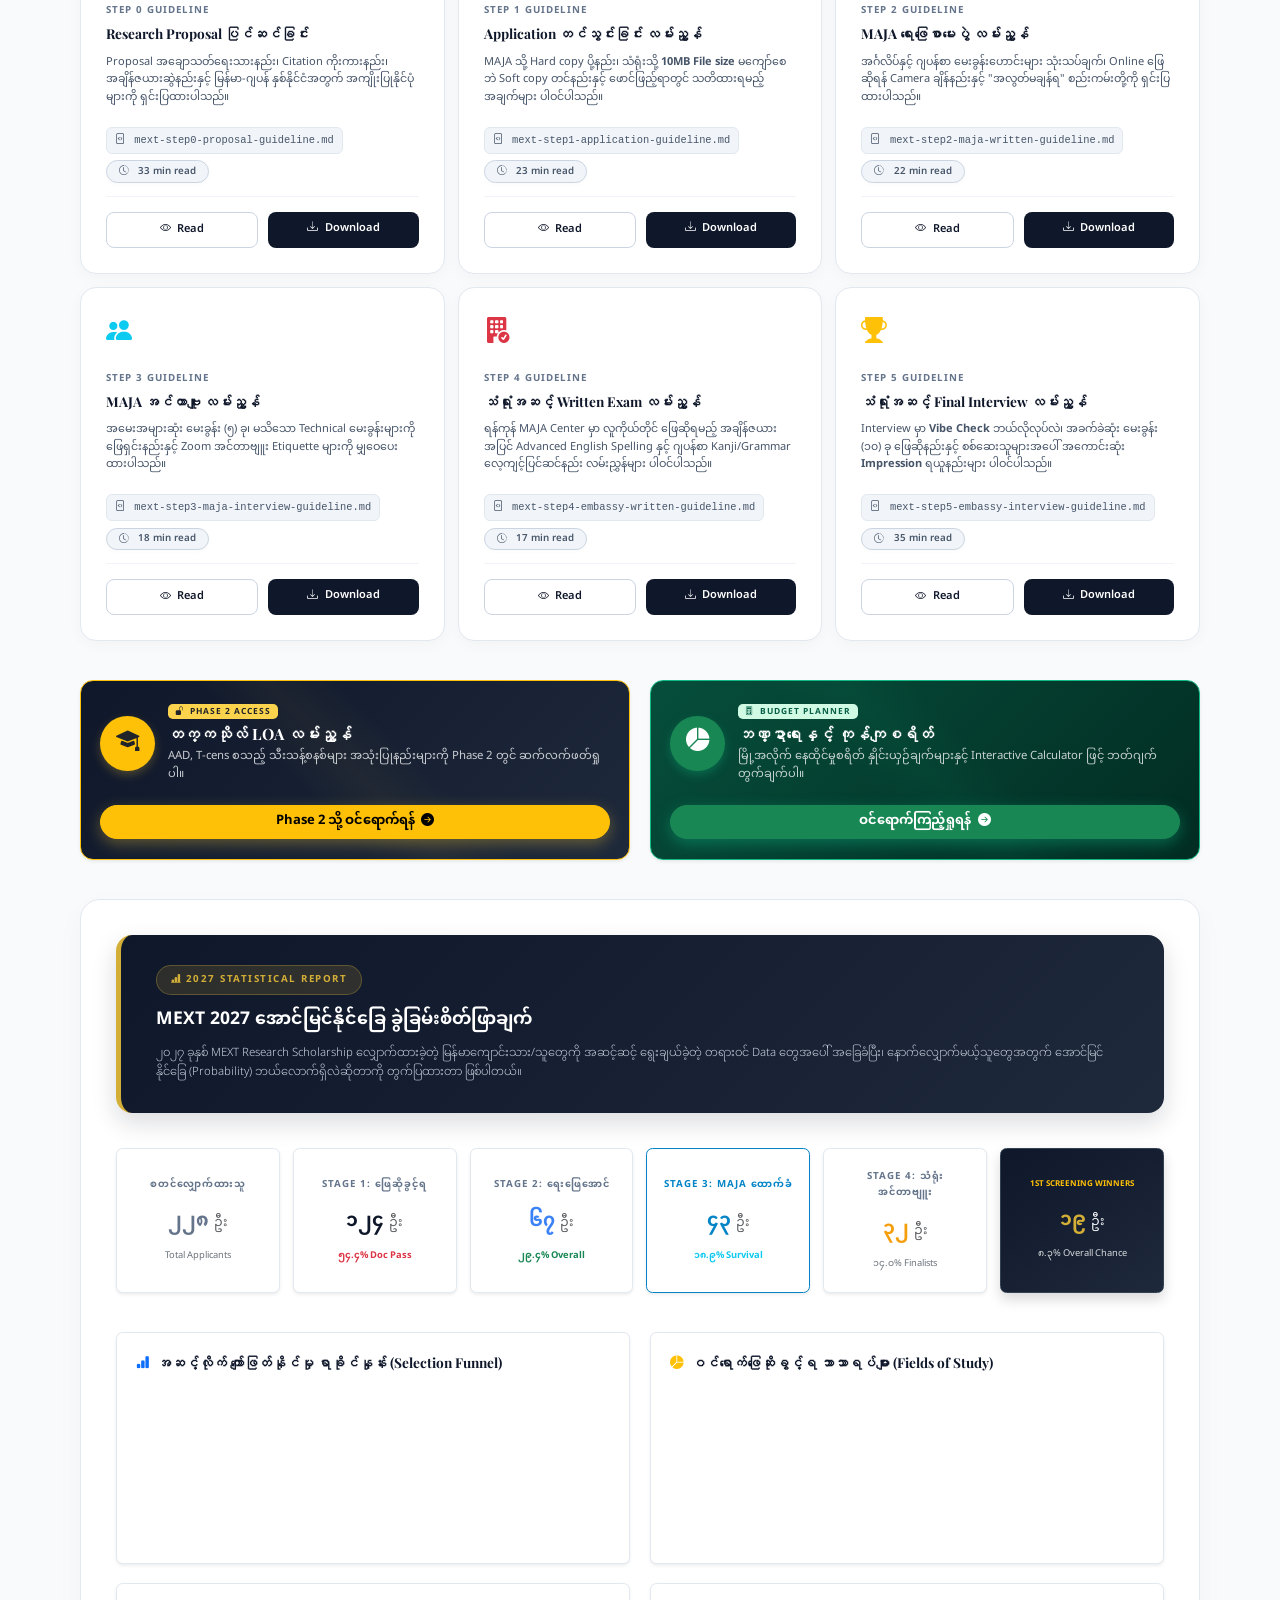
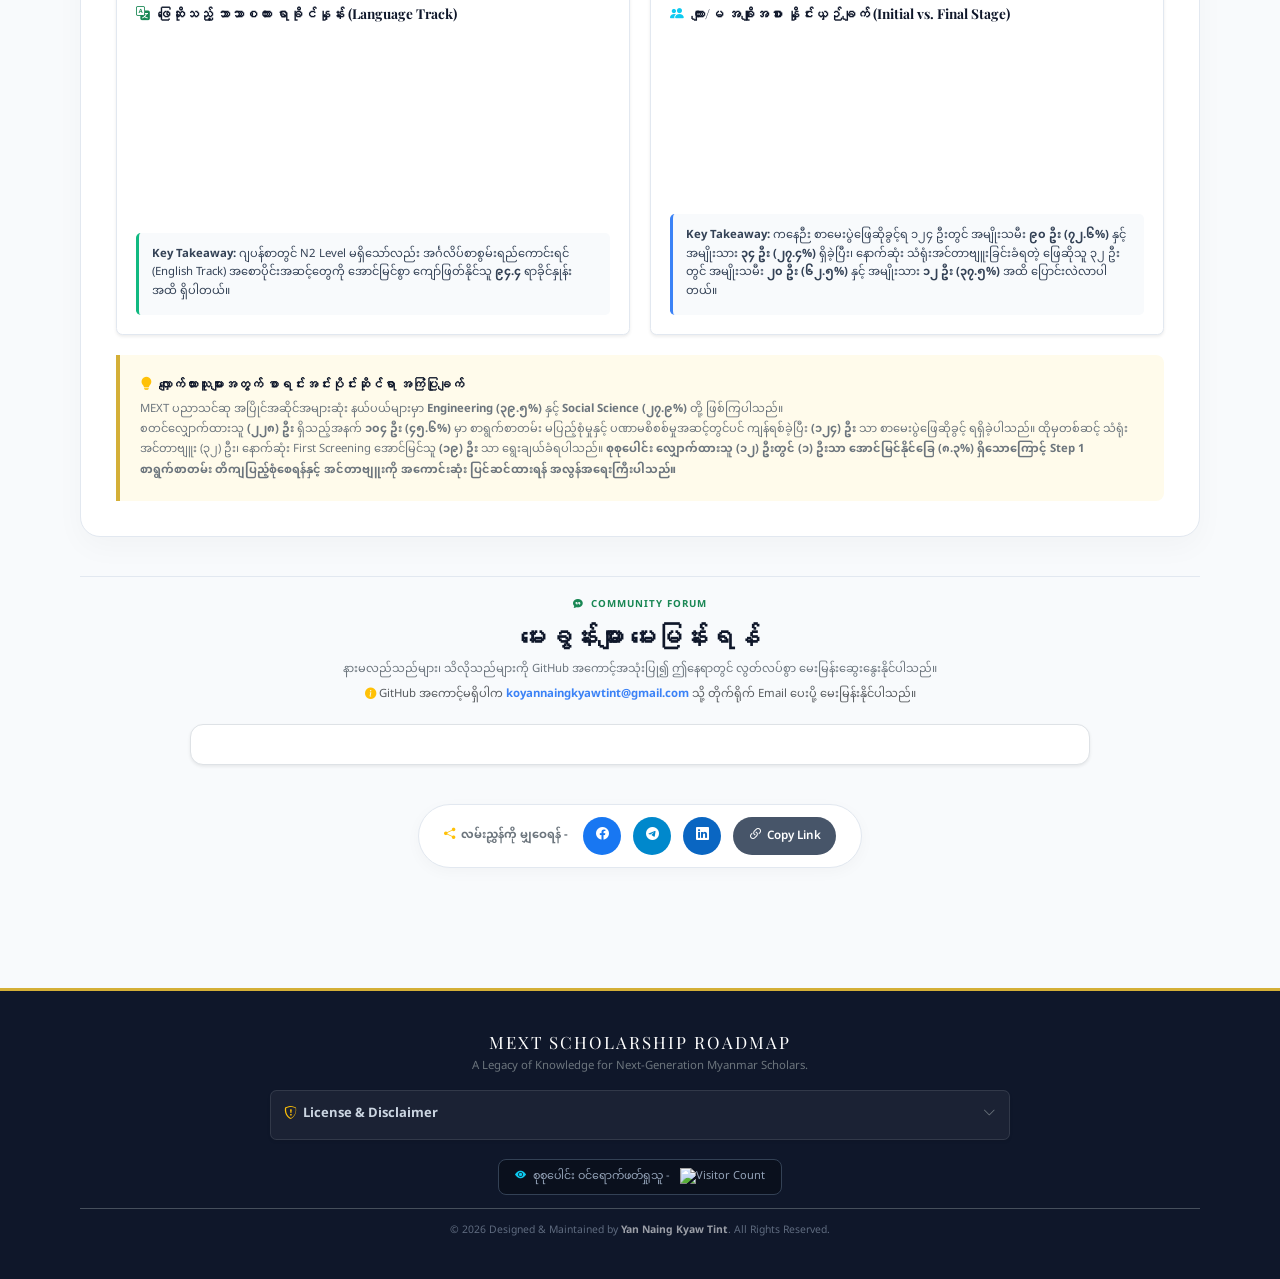
==== commit ed42491b: "adding the Nav link between honda yes and mext" ====
--- a/index.html
+++ b/index.html
@@ -38,6 +38,16 @@
     <div class="progress-container">
          <div class="progress-bar" id="myBar"></div>
     </div>
+    
+    <nav class="editorial-topbar" aria-label="Scholarship Portal Navigation">
+        <div class="container">
+            <a href="index.html" class="topbar-brand">MEXT RESEARCH MYANMAR 2027</a>
+            <div class="topbar-nav">
+                <a href="https://robinglory.github.io/myanmar-mext-2027-roadmap/" class="topbar-link active" aria-current="page">MEXT Roadmap</a>
+                <a href="https://robinglory.github.io/myanmar-honda-yes-award-roadmap/" class="topbar-link">Honda Y-E-S</a>
+            </div>
+        </div>
+    </nav>
     <!-- 🌟 ELEGANT MINIMALIST HERO SECTION -->
     <header class="hero-section">
         <div class="position-absolute top-0 end-0 m-3 m-md-4 z-3">
--- a/style.css
+++ b/style.css
@@ -19,7 +19,91 @@
     font-family: 'Playfair Display', serif;
     line-height: 1.4;
 }
-
+.editorial-topbar {
+    position: sticky;
+    top: 0;
+    z-index: 1030;
+    height: 46px;
+    background-color: #1c1917;
+    border-bottom: 1px solid rgba(184, 147, 63, 0.35);
+    display: flex;
+    align-items: center;
+}
+
+.editorial-topbar .container {
+    height: 100%;
+    display: flex;
+    align-items: center;
+    justify-content: space-between;
+    gap: 12px;
+}
+
+.topbar-brand {
+    font-family: 'Libre Baskerville', Georgia, serif;
+    font-size: 0.78rem;
+    font-weight: 700;
+    letter-spacing: 2px;
+    color: #f5f1eb;
+    text-decoration: none;
+    text-transform: uppercase;
+    white-space: nowrap;
+}
+
+.topbar-brand:hover {
+    color: var(--accent-gold, #b8933f);
+}
+
+.topbar-nav {
+    height: 100%;
+    display: flex;
+    align-items: center;
+    gap: 20px;
+}
+
+.topbar-link {
+    height: 100%;
+    display: inline-flex;
+    align-items: center;
+    font-size: 0.78rem;
+    font-weight: 600;
+    letter-spacing: 0.6px;
+    color: #a8a29e;
+    text-decoration: none;
+    padding: 0 2px;
+    border-bottom: 2px solid transparent;
+    transition: color 0.2s ease, border-color 0.2s ease;
+    white-space: nowrap;
+}
+
+.topbar-link:hover {
+    color: #f5f1eb;
+}
+
+.topbar-link.active {
+    color: #d4b05c;
+    border-bottom-color: var(--accent-gold, #b8933f);
+}
+
+/* Mobile View: Honda Y-E-S ပုံအတိုင်း တစ်ကြောင်းတည်း ညီညာနေစေရန် */
+@media (max-width: 576px) {
+    .editorial-topbar {
+        height: 42px;
+    }
+    .editorial-topbar .container {
+        gap: 8px;
+    }
+    .topbar-brand {
+        font-size: 0.66rem;
+        letter-spacing: 0.8px;
+    }
+    .topbar-nav {
+        gap: 12px;
+    }
+    .topbar-link {
+        font-size: 0.7rem;
+        letter-spacing: 0.2px;
+    }
+}
 /* 🌟 ELEGANT BILATERAL HERO SECTION */
 .hero-section {
     position: relative;
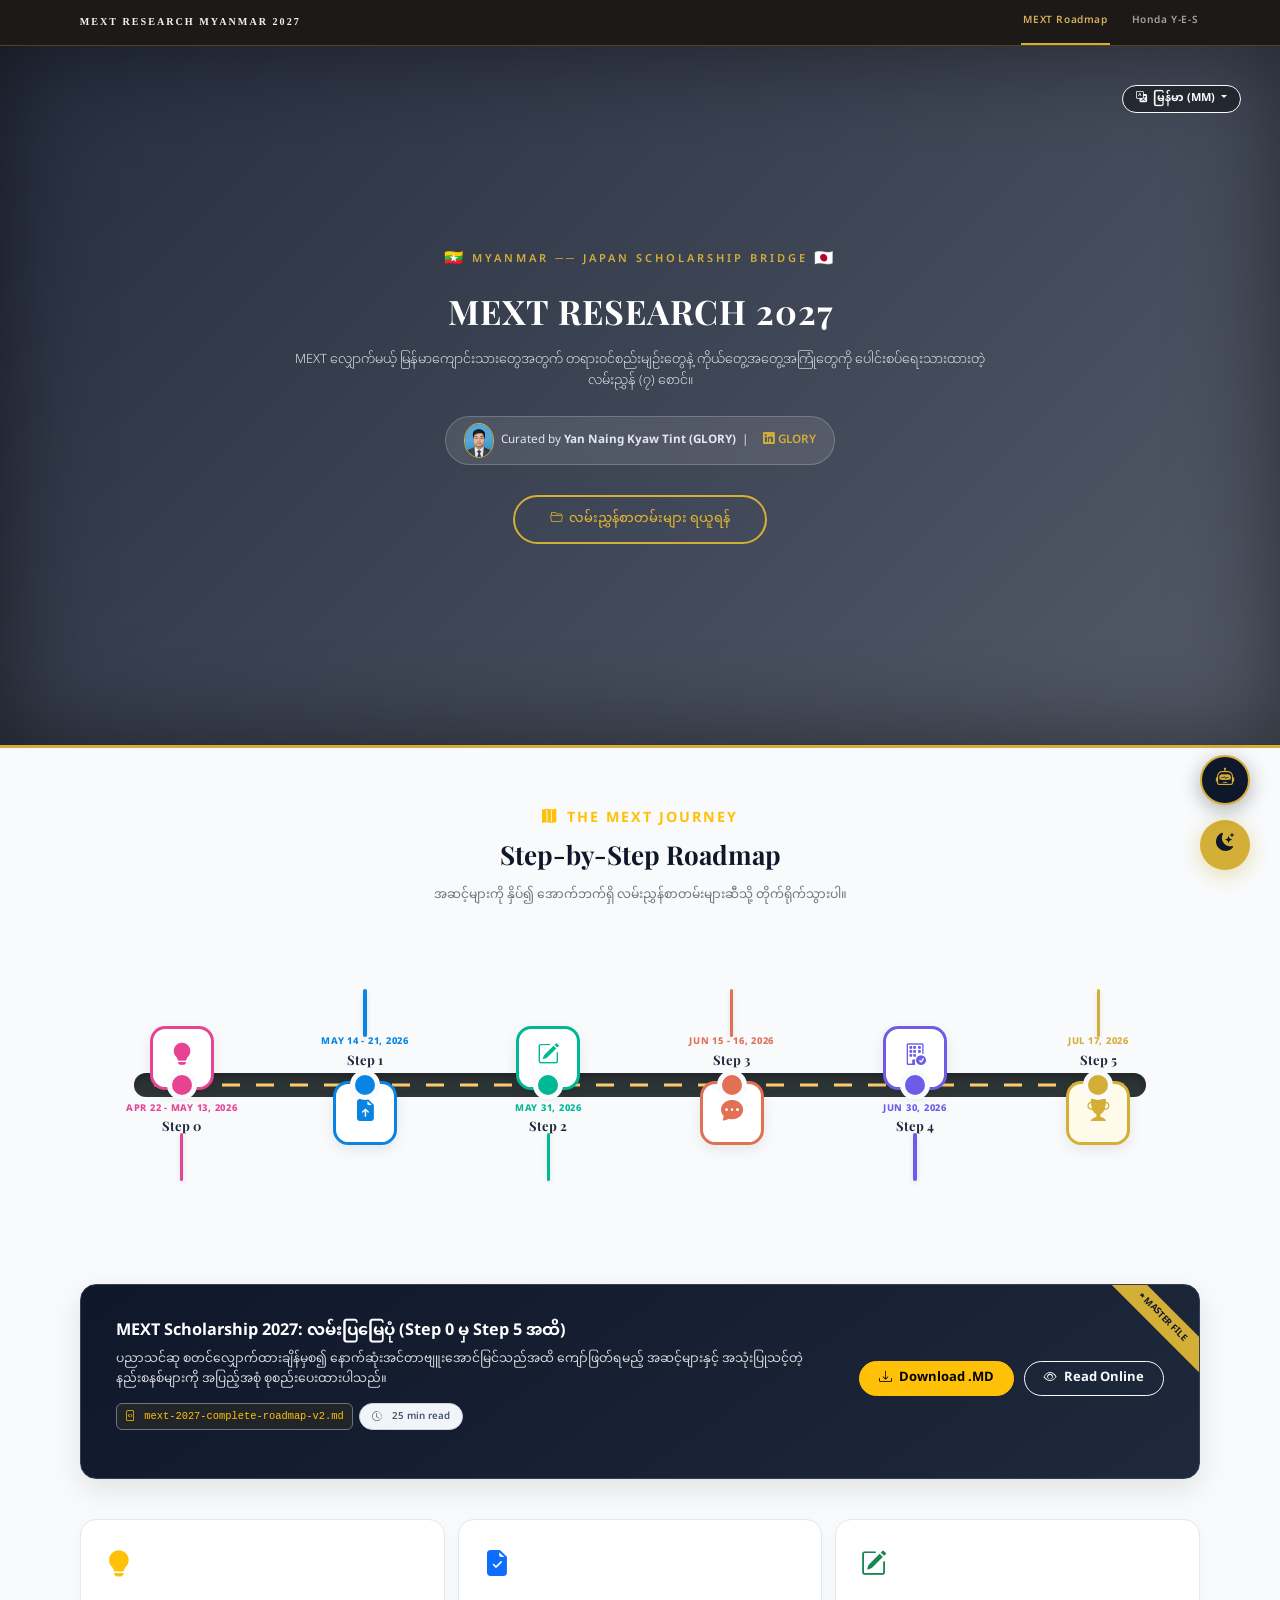
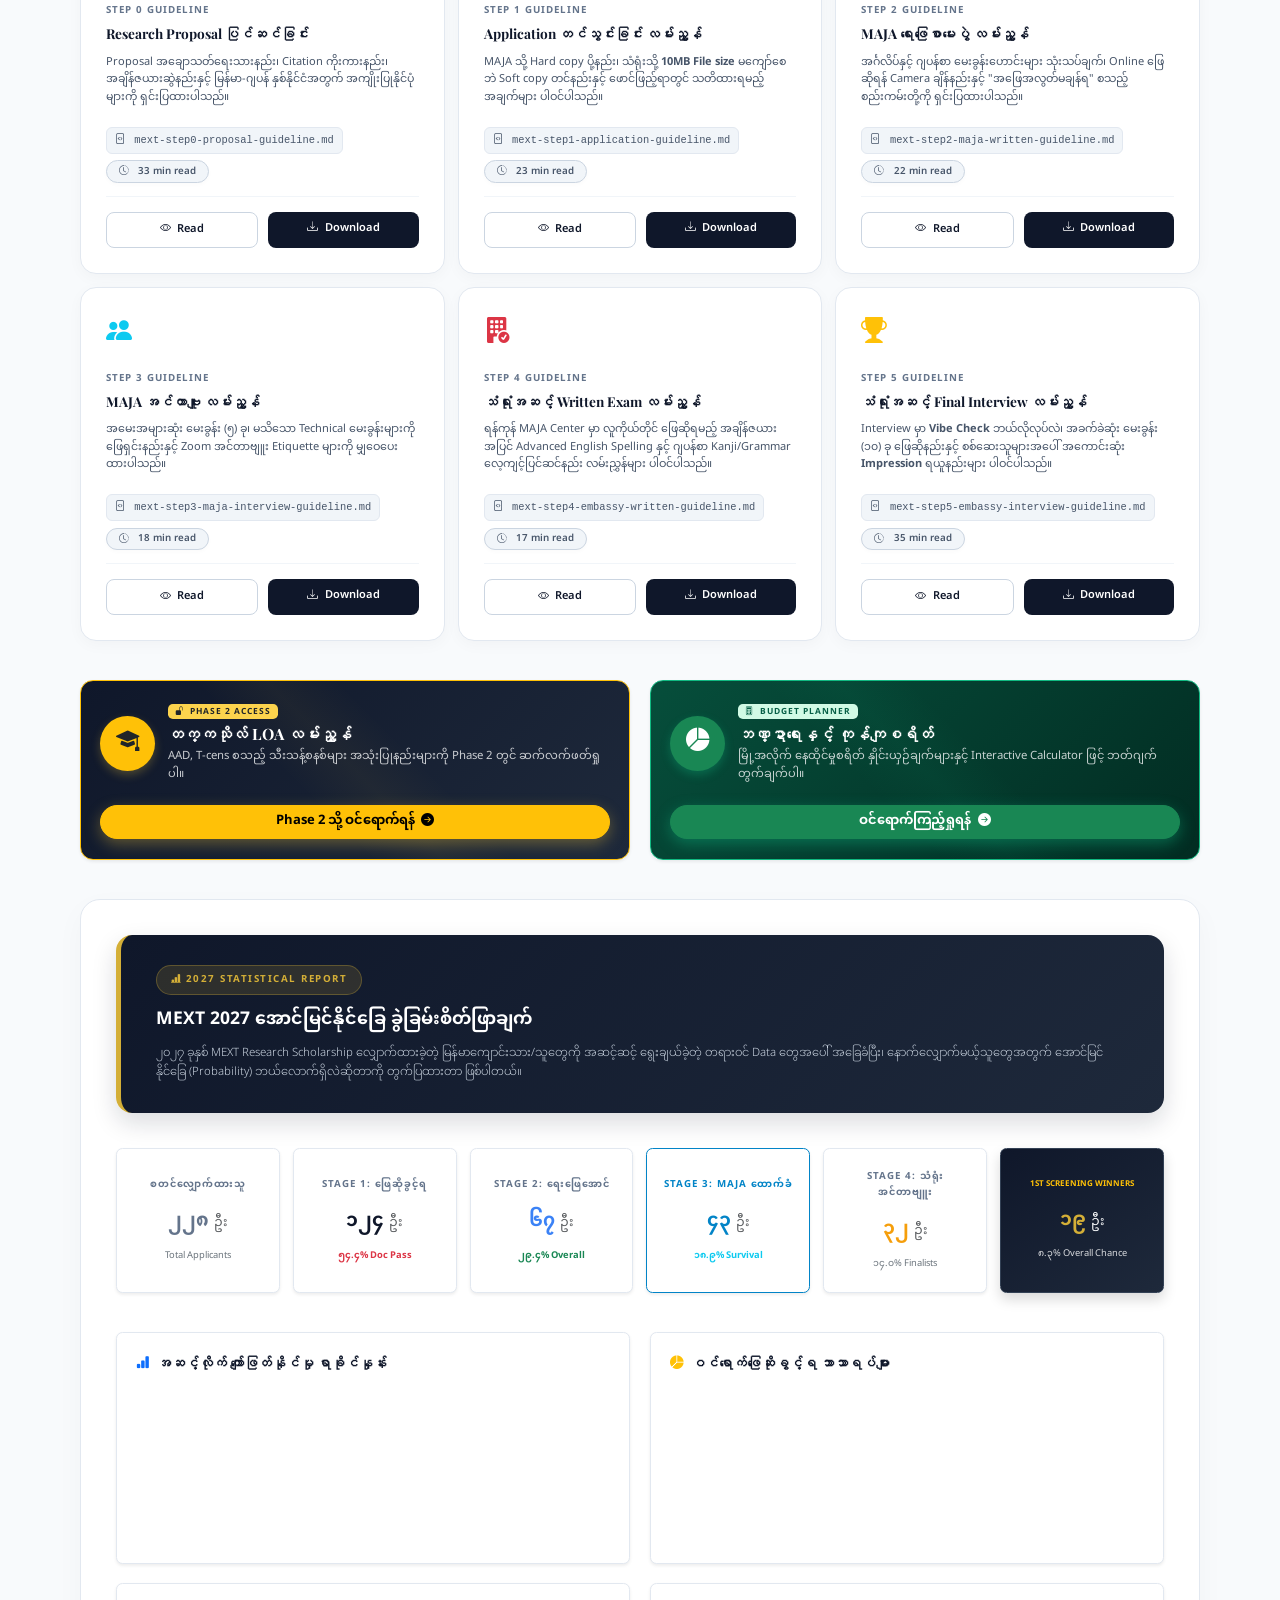
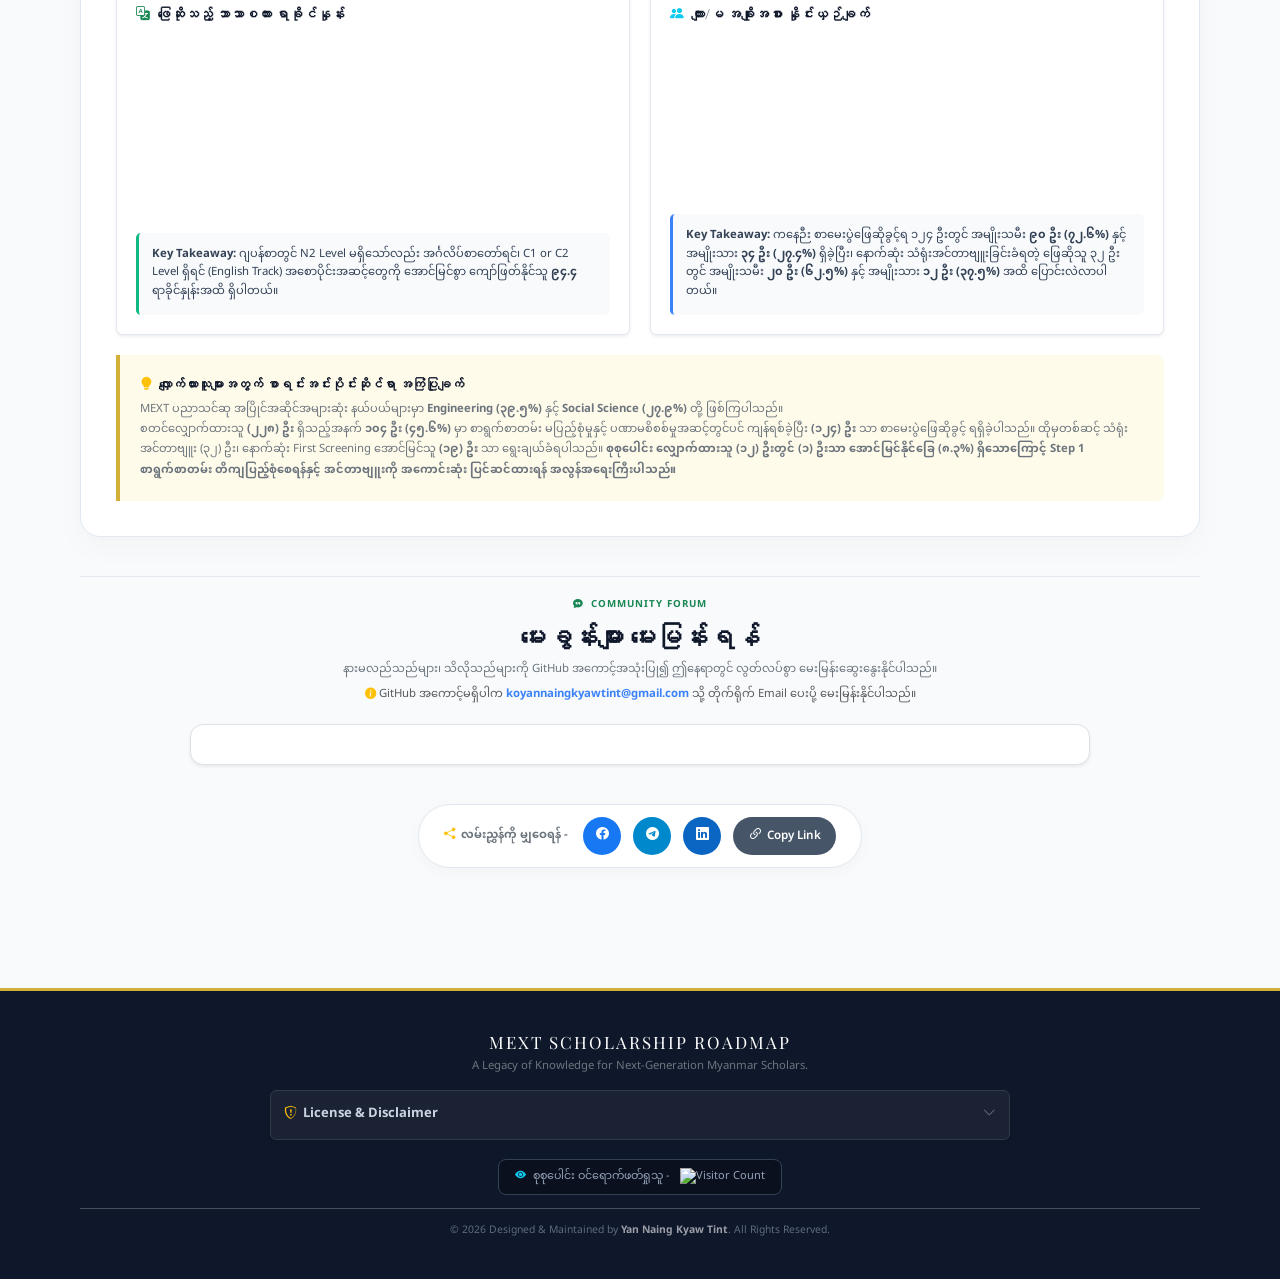
==== commit c6cb77ed: "Adding the Nav link to all" ====
--- a/index.html
+++ b/index.html
@@ -220,7 +220,7 @@
                         MEXT Scholarship 2027: လမ်းပြမြေပုံ (Step 0 မှ Step 5 အထိ)
                     </h3>
                     <p class="text-light mb-3" style="opacity: 0.85; font-size: 0.95rem;">
-                            ပညာသင်ဆု စတင်လျှောက်ထားချိန်မှစ၍ နောက်ဆုံးအင်တာဗျူးအောင်မြင်သည်အထိ ကျော်ဖြတ်ရမည့် အဆင့်များနှင့် ဗျူဟာများကို အပြည့်အစုံ စုစည်းပေးထားပါသည်။
+                            ပညာသင်ဆု စတင်လျှောက်ထားချိန်မှစ၍ နောက်ဆုံးအင်တာဗျူးအောင်မြင်သည်အထိ ကျော်ဖြတ်ရမည့် အဆင့်များနှင့် အသုံးပြုသင့်တဲ့ နည်းစနစ်များကို အပြည့်အစုံ စုစည်းပေးထားပါသည်။
                     </p>
                     <div class="d-flex flex-wrap gap-2 mb-3">
                         <div class="file-badge bg-dark text-warning border-secondary m-0">
@@ -301,7 +301,7 @@
                         <div class="doc-icon"><i class="bi bi-pencil-square text-success"></i></div>
                         <span class="step-tag">Step 2 Guideline</span>
                         <h4 class="doc-title">MAJA ရေးဖြေစာမေးပွဲ လမ်းညွှန်</h4>
-                        <p class="doc-desc">အင်္ဂလိပ်နှင့် ဂျပန်စာ မေးခွန်းဟောင်းများ သုံးသပ်ချက်၊ Online ဖြေဆိုရန် Camera ချိန်နည်းနှင့် "အလွတ်မချန်ရ" စည်းကမ်းတို့ကို ရှင်းပြထားပါသည်။</p>
+                        <p class="doc-desc">အင်္ဂလိပ်နှင့် ဂျပန်စာ မေးခွန်းဟောင်းများ သုံးသပ်ချက်၊ Online ဖြေဆိုရန် Camera ချိန်နည်းနှင့် "အဖြေအလွတ်မချန်ရ" စသည့် စည်းကမ်းတို့ကို ရှင်းပြထားပါသည်။</p>
                     </div>
                     <div>
                         <div class="d-flex flex-wrap gap-2 mb-3">
@@ -524,7 +524,7 @@
                 <div class="col-lg-6">
                     <div class="p-4 border rounded-3 bg-white h-100 shadow-sm" style="border-color: var(--border-color) !important;">
                         <h6 class="fw-bold mb-3" style="color: var(--dark-navy); font-size: 1.05rem;">
-                            <i class="bi bi-bar-chart-fill text-primary me-2"></i>အဆင့်လိုက် ကျော်ဖြတ်နိုင်မှု ရာခိုင်နှုန်း (Selection Funnel)
+                            <i class="bi bi-bar-chart-fill text-primary me-2"></i>အဆင့်လိုက် ကျော်ဖြတ်နိုင်မှု ရာခိုင်နှုန်း
                         </h6>
                         <canvas id="funnelChart" style="max-height: 250px;"></canvas>
                     </div>
@@ -533,7 +533,7 @@
                 <div class="col-lg-6">
                     <div class="p-4 border rounded-3 bg-white h-100 shadow-sm" style="border-color: var(--border-color) !important;">
                         <h6 class="fw-bold mb-3" style="color: var(--dark-navy); font-size: 1.05rem;">
-                            <i class="bi bi-pie-chart-fill text-warning me-2"></i>ဝင်ရောက်ဖြေဆိုခွင့်ရ ဘာသာရပ်များ (Fields of Study)
+                            <i class="bi bi-pie-chart-fill text-warning me-2"></i>ဝင်ရောက်ဖြေဆိုခွင့်ရ ဘာသာရပ်များ
                         </h6>
                         <canvas id="fieldChart" style="max-height: 250px;"></canvas>
                     </div>
@@ -546,12 +546,12 @@
                     <div class="p-4 border rounded-3 bg-white h-100 shadow-sm d-flex flex-column justify-content-between" style="border-color: var(--border-color) !important;">
                         <div>
                             <h6 class="fw-bold mb-3" style="color: var(--dark-navy); font-size: 1.05rem;">
-                                <i class="bi bi-translate text-success me-2"></i>ဖြေဆိုသည့် ဘာသာစကား ရာခိုင်နှုန်း (Language Track)
+                                <i class="bi bi-translate text-success me-2"></i>ဖြေဆိုသည့် ဘာသာစကား ရာခိုင်နှုန်း 
                             </h6>
                             <canvas id="langChart" style="max-height: 180px;"></canvas>
                         </div>
                         <div class="mt-4 p-3 rounded-2 small" style="background-color: #f8fafc; color: #334155; border-left: 3px solid #10b981;">
-                            <strong>Key Takeaway:</strong> ဂျပန်စာတွင် N2 Level မရှိသော်လည်း အင်္ဂလိပ်စာစွမ်းရည်ကောင်းရင် (English Track) အစောပိုင်းအဆင့်တွေကို အောင်မြင်စွာ ကျော်ဖြတ်နိုင်သူ <strong>၉၄.၄ </strong> ရာခိုင်နှုန်းအထိ ရှိပါတယ်။ 
+                            <strong>Key Takeaway:</strong> ဂျပန်စာတွင် N2 Level မရှိသော်လည်း အင်္ဂလိပ်စာတော်ရင်၊ C1 or C2 Level ရှိရင် (English Track) အစောပိုင်းအဆင့်တွေကို အောင်မြင်စွာ ကျော်ဖြတ်နိုင်သူ <strong>၉၄.၄ </strong> ရာခိုင်နှုန်းအထိ ရှိပါတယ်။ 
                         </div>
                     </div>
                 </div>
@@ -561,7 +561,7 @@
                     <div class="p-4 border rounded-3 bg-white h-100 shadow-sm d-flex flex-column justify-content-between" style="border-color: var(--border-color) !important;">
                         <div>
                             <h6 class="fw-bold mb-3" style="color: var(--dark-navy); font-size: 1.05rem;">
-                                <i class="bi bi-people-fill text-info me-2"></i>ကျား/မ အချိုးအစား နှိုင်းယှဉ်ချက် (Initial vs. Final Stage)
+                                <i class="bi bi-people-fill text-info me-2"></i>ကျား/မ အချိုးအစား နှိုင်းယှဉ်ချက်
                             </h6>
                             <canvas id="genderChart" style="max-height: 200px;"></canvas>
                         </div>
